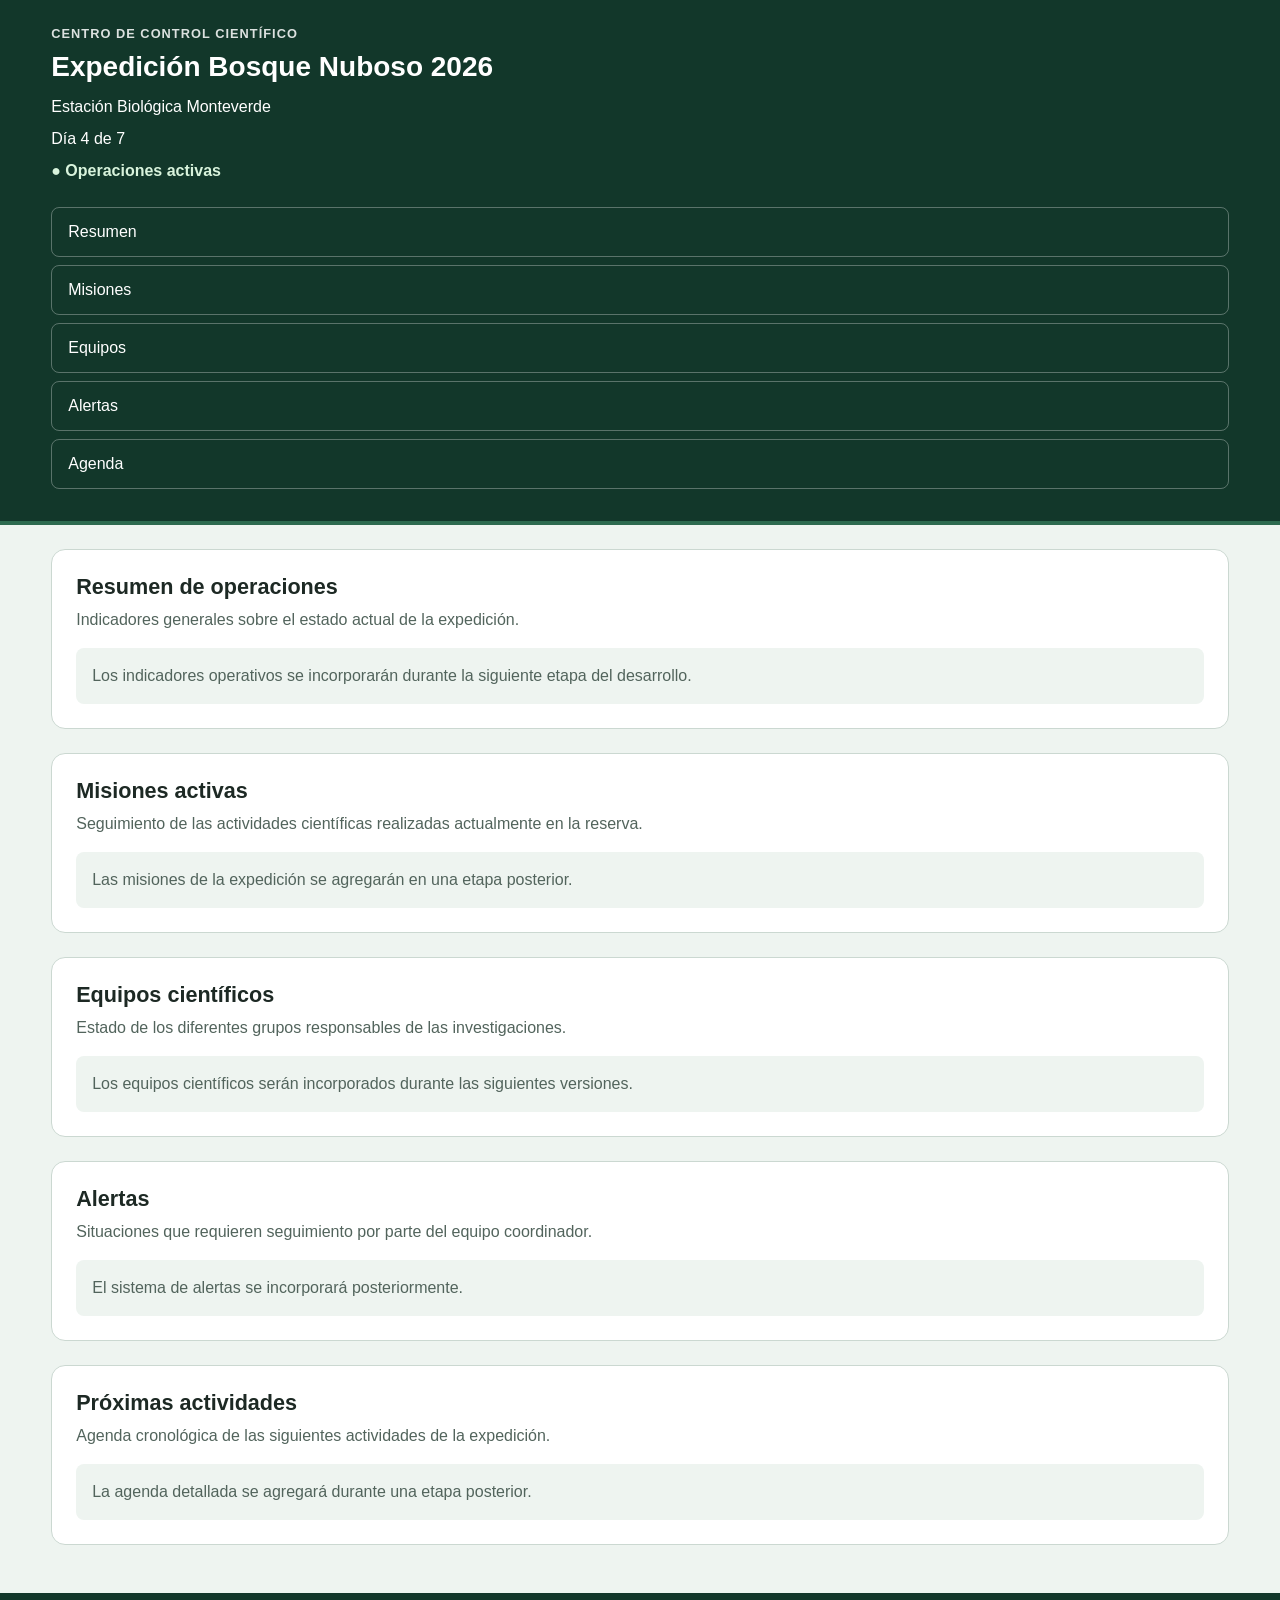
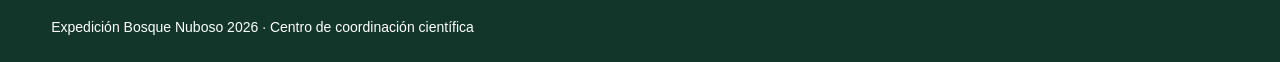
==== caso1/index.html @ 7e1135dd "Creacion de estructura semantica inicial del centro de control" ====
<!DOCTYPE html>
<html lang="es">

<head>
    <meta charset="UTF-8">

    <!--
        Permite que el diseño responda correctamente
        al ancho real de teléfonos y tabletas.
    -->
    <meta name="viewport" content="width=device-width, initial-scale=1.0">

    <meta
        name="description"
        content="Centro de control de la Expedición Bosque Nuboso 2026 en Monteverde, Costa Rica."
    >

    <title>Centro de Control | Expedición Bosque Nuboso 2026</title>

    <!-- Hoja de estilos principal del Caso 1 -->
    <link rel="stylesheet" href="css/estilos.css">
</head>

<body>

    <!--
        ENCABEZADO PRINCIPAL

        Contiene la identidad general de la expedición.
        Se utiliza <header> porque representa información
        introductoria del documento.
    -->
    <header class="encabezado-principal">

        <div class="contenedor encabezado-contenido">

            <p class="etiqueta-superior">
                Centro de control científico
            </p>

            <!--
                Único h1 de la página.
                Representa el tema principal del documento.
            -->
            <h1>Expedición Bosque Nuboso 2026</h1>

            <p class="datos-expedicion">
                <span>Estación Biológica Monteverde</span>

                <span>Día 4 de 7</span>

                <strong class="estado-general">
                    ● Operaciones activas
                </strong>
            </p>

            <!--
                Navegación principal del centro de control.

                Los enlaces apuntan a secciones existentes
                dentro de la misma página.
            -->
            <nav class="navegacion-principal" aria-label="Navegación principal">

                <ul class="lista-navegacion">

                    <li>
                        <a href="#resumen">Resumen</a>
                    </li>

                    <li>
                        <a href="#misiones">Misiones</a>
                    </li>

                    <li>
                        <a href="#equipos">Equipos</a>
                    </li>

                    <li>
                        <a href="#alertas">Alertas</a>
                    </li>

                    <li>
                        <a href="#agenda">Agenda</a>
                    </li>

                </ul>

            </nav>

        </div>

    </header>


    <!--
        CONTENIDO PRINCIPAL

        En próximos commits esta zona se convertirá
        en la cuadrícula principal mediante CSS Grid.
    -->
    <main class="contenedor panel-control">


        <!-- =================================================
             RESUMEN DE OPERACIONES
             ================================================= -->
        <section id="resumen" class="seccion-panel">

            <header class="encabezado-seccion">

                <h2>Resumen de operaciones</h2>

                <p>
                    Indicadores generales sobre el estado actual
                    de la expedición.
                </p>

            </header>

            <!--
                Los indicadores específicos se incorporarán
                en el Commit 3.
            -->
            <p class="contenido-pendiente">
                Los indicadores operativos se incorporarán
                durante la siguiente etapa del desarrollo.
            </p>

        </section>


        <!-- =================================================
             MISIONES ACTIVAS
             ================================================= -->
        <section id="misiones" class="seccion-panel">

            <header class="encabezado-seccion">

                <h2>Misiones activas</h2>

                <p>
                    Seguimiento de las actividades científicas
                    realizadas actualmente en la reserva.
                </p>

            </header>

            <!--
                Las cinco misiones requeridas por la consigna
                se incorporarán progresivamente.
            -->
            <p class="contenido-pendiente">
                Las misiones de la expedición se agregarán
                en una etapa posterior.
            </p>

        </section>


        <!-- =================================================
             EQUIPOS CIENTÍFICOS
             ================================================= -->
        <section id="equipos" class="seccion-panel">

            <header class="encabezado-seccion">

                <h2>Equipos científicos</h2>

                <p>
                    Estado de los diferentes grupos responsables
                    de las investigaciones.
                </p>

            </header>

            <!--
                Aquí se incorporarán Biología, Hidrología,
                Meteorología y Geología.
            -->
            <p class="contenido-pendiente">
                Los equipos científicos serán incorporados
                durante las siguientes versiones.
            </p>

        </section>


        <!-- =================================================
             ALERTAS
             ================================================= -->
        <aside id="alertas" class="seccion-panel">

            <header class="encabezado-seccion">

                <h2>Alertas</h2>

                <p>
                    Situaciones que requieren seguimiento
                    por parte del equipo coordinador.
                </p>

            </header>

            <!--
                Se utiliza <aside> porque las alertas complementan
                y llaman la atención sobre el contenido operativo
                principal del centro de control.
            -->
            <p class="contenido-pendiente">
                El sistema de alertas se incorporará
                posteriormente.
            </p>

        </aside>


        <!-- =================================================
             PRÓXIMAS ACTIVIDADES / AGENDA
             ================================================= -->
        <section id="agenda" class="seccion-panel">

            <header class="encabezado-seccion">

                <h2>Próximas actividades</h2>

                <p>
                    Agenda cronológica de las siguientes
                    actividades de la expedición.
                </p>

            </header>

            <p class="contenido-pendiente">
                La agenda detallada se agregará
                durante una etapa posterior.
            </p>

        </section>

    </main>


    <!--
        PIE DE PÁGINA

        Contiene información secundaria relacionada
        con el sistema de control.
    -->
    <footer class="pie-pagina">

        <div class="contenedor">

            <p>
                Expedición Bosque Nuboso 2026 ·
                Centro de coordinación científica
            </p>

        </div>

    </footer>

</body>

</html>
---- caso1/css/estilos.css ----
/* ==========================================================
   CASO 1
   CENTRO DE CONTROL DE UNA EXPEDICIÓN CIENTÍFICA

   Commit 1:
   - Variables CSS iniciales.
   - Modelo de caja global.
   - Estilos base mobile-first.
   - Encabezado.
   - Navegación.
   - Secciones semánticas iniciales.

   El layout avanzado con Flexbox y CSS Grid se desarrollará
   progresivamente en los siguientes commits.
   ========================================================== */


/* ==========================================================
   1. VARIABLES CSS
   ========================================================== */

:root {

    /* Colores principales */
    --color-primario: #12372a;
    --color-secundario: #2d6a4f;

    /* Fondos */
    --color-fondo: #eef4f0;
    --color-superficie: #ffffff;

    /* Texto */
    --color-texto: #1d2924;
    --color-texto-secundario: #52645c;

    /* Bordes */
    --color-borde: #cbd8d1;

    /* Estado general */
    --color-activo: #176b45;

    /* Espaciado reutilizable */
    --espacio-xs: 0.5rem;
    --espacio-sm: 0.75rem;
    --espacio-md: 1rem;
    --espacio-lg: 1.5rem;
    --espacio-xl: 2rem;

    /* Bordes redondeados */
    --radio-sm: 0.5rem;
    --radio-md: 0.875rem;

    /* Ancho máximo general */
    --ancho-contenido: 75rem;
}


/* ==========================================================
   2. MODELO DE CAJA GLOBAL
   ========================================================== */

/*
   border-box evita que padding y border aumenten
   inesperadamente el ancho final de los elementos.
*/
*,
*::before,
*::after {
    box-sizing: border-box;
}


/* ==========================================================
   3. ESTILOS GENERALES
   MOBILE-FIRST
   ========================================================== */

html {
    scroll-behavior: smooth;
}

body {
    margin: 0;

    font-family:
        Arial,
        Helvetica,
        sans-serif;

    line-height: 1.5;

    color: var(--color-texto);
    background-color: var(--color-fondo);
}


/*
   Contenedor reutilizable.

   Se utiliza porcentaje para permitir que el contenido
   responda naturalmente al tamaño de la pantalla.
*/
.contenedor {
    width: 92%;
    max-width: var(--ancho-contenido);
    margin-inline: auto;
}


/* ==========================================================
   4. TIPOGRAFÍA GENERAL
   ========================================================== */

h1,
h2,
h3,
p {
    margin-top: 0;
}

h1 {
    margin-bottom: var(--espacio-sm);
    font-size: 1.75rem;
    line-height: 1.15;
}

h2 {
    margin-bottom: var(--espacio-xs);
    font-size: 1.35rem;
    line-height: 1.2;
}

p {
    margin-bottom: var(--espacio-md);
}


/* ==========================================================
   5. ENCABEZADO PRINCIPAL
   ========================================================== */

.encabezado-principal {
    padding-block: var(--espacio-lg);

    color: #ffffff;
    background-color: var(--color-primario);

    border-bottom:
        0.25rem
        solid
        var(--color-secundario);
}


.etiqueta-superior {
    margin-bottom: var(--espacio-xs);

    font-size: 0.8rem;
    font-weight: 700;

    letter-spacing: 0.08em;
    text-transform: uppercase;

    opacity: 0.85;
}


/*
   En teléfono los datos aparecen verticalmente.

   Más adelante se utilizará Flexbox para cambiar
   esta organización en pantallas mayores.
*/
.datos-expedicion span,
.estado-general {
    display: block;
    margin-bottom: var(--espacio-xs);
}


.estado-general {
    color: #d8f3dc;
}


/* ==========================================================
   6. NAVEGACIÓN
   ========================================================== */

.navegacion-principal {
    margin-top: var(--espacio-lg);
}


.lista-navegacion {
    margin: 0;
    padding: 0;

    list-style: none;
}


.lista-navegacion li {
    margin-bottom: var(--espacio-xs);
}


.lista-navegacion a {
    display: block;

    padding:
        var(--espacio-sm)
        var(--espacio-md);

    color: #ffffff;

    text-decoration: none;

    border:
        0.0625rem
        solid
        rgba(255, 255, 255, 0.3);

    border-radius: var(--radio-sm);
}


.lista-navegacion a:hover,
.lista-navegacion a:focus {
    background-color: rgba(255, 255, 255, 0.12);
}


/* ==========================================================
   7. PANEL PRINCIPAL
   ========================================================== */

.panel-control {
    padding-block: var(--espacio-lg);
}


/*
   Cada sección utiliza una superficie visual independiente
   para facilitar la identificación del contenido.
*/
.seccion-panel {
    margin-bottom: var(--espacio-lg);

    padding: var(--espacio-lg);

    background-color: var(--color-superficie);

    border:
        0.0625rem
        solid
        var(--color-borde);

    border-radius: var(--radio-md);
}


.encabezado-seccion p {
    color: var(--color-texto-secundario);
}


/*
   Clase temporal utilizada solamente durante
   las primeras etapas del desarrollo.
*/
.contenido-pendiente {
    margin-bottom: 0;

    padding: var(--espacio-md);

    color: var(--color-texto-secundario);

    background-color: var(--color-fondo);

    border-radius: var(--radio-sm);
}


/* ==========================================================
   8. PIE DE PÁGINA
   ========================================================== */

.pie-pagina {
    padding-block: var(--espacio-lg);

    color: #ffffff;
    background-color: var(--color-primario);
}


.pie-pagina p {
    margin-bottom: 0;

    font-size: 0.875rem;
}
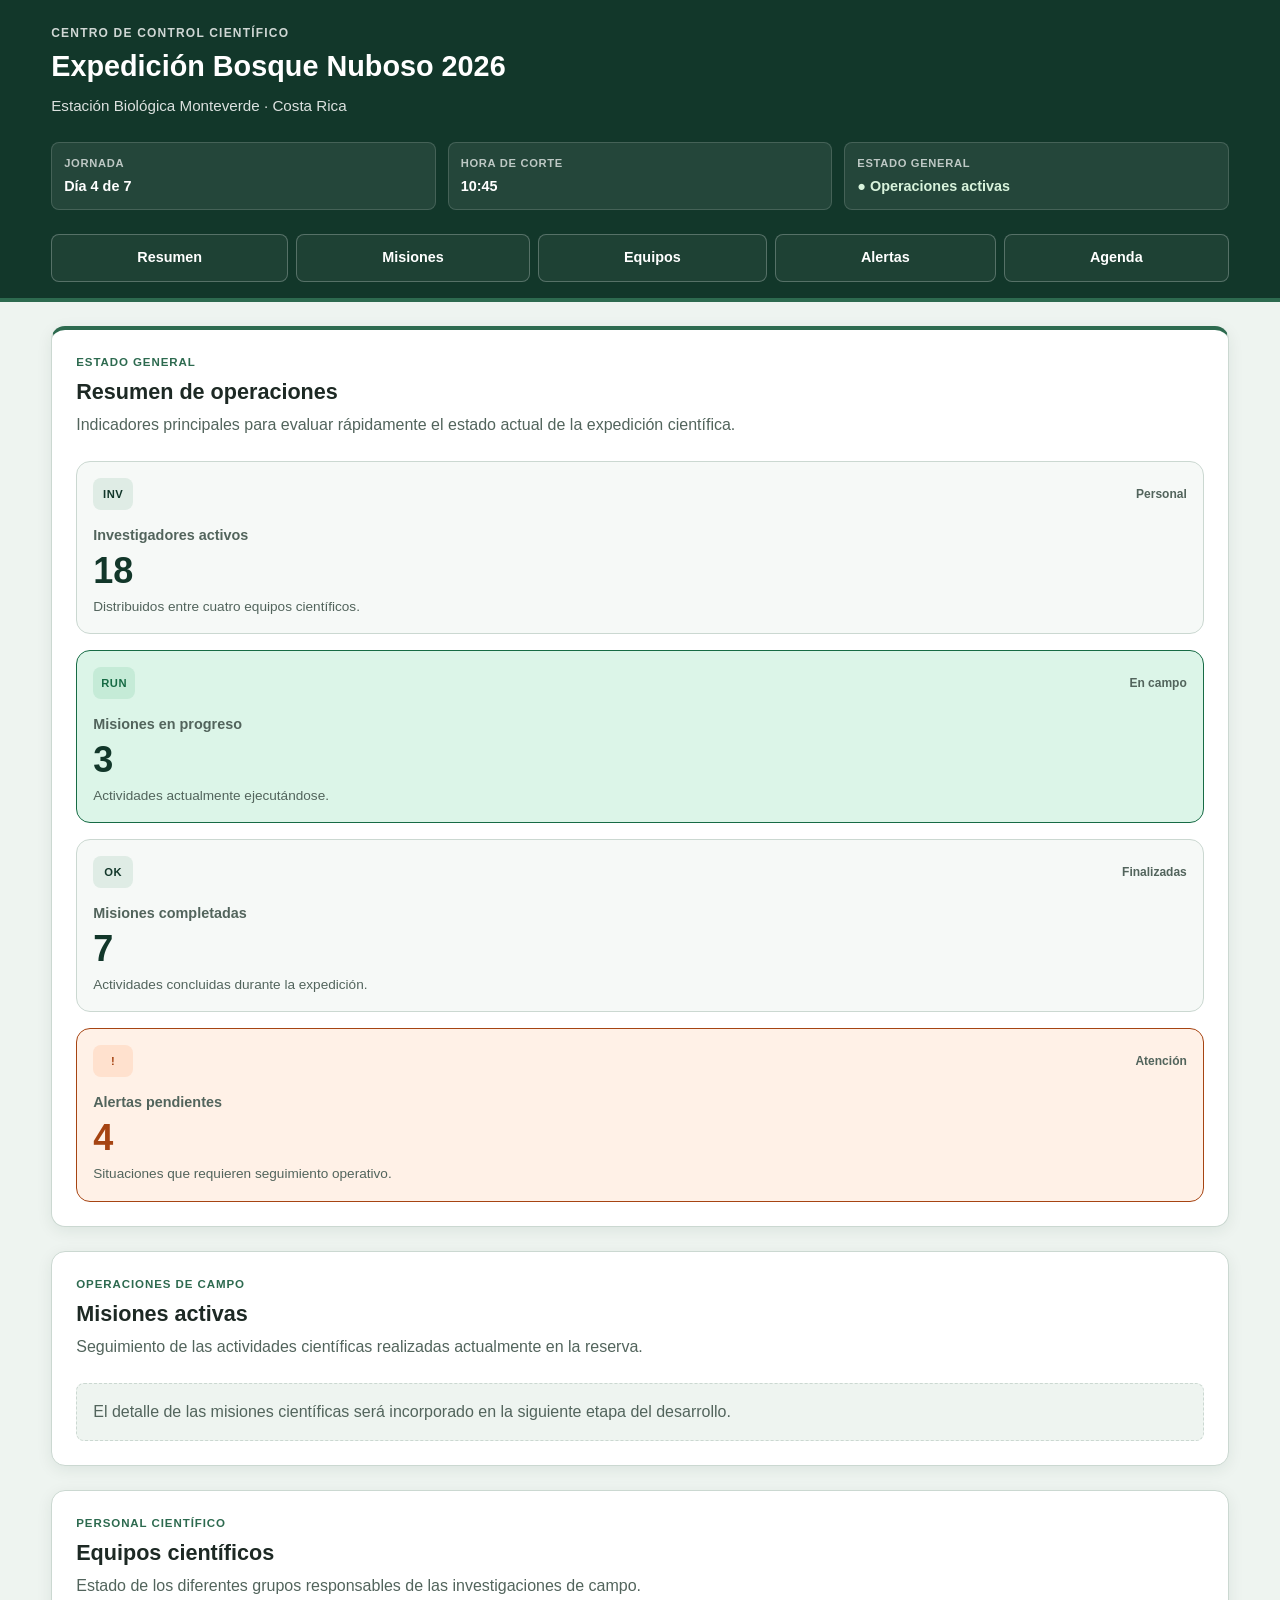
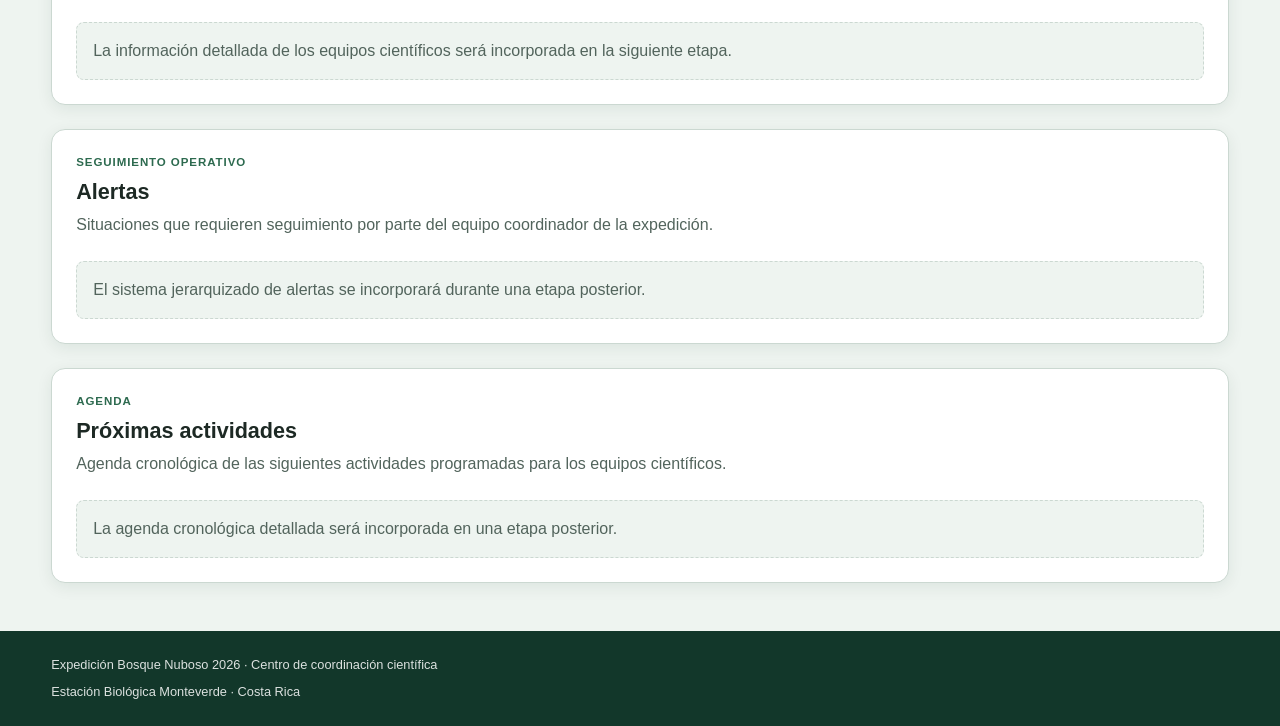
==== commit 14207b1b: "Incorpora navegacion e indicadores del centro de control" ====
--- a/caso1/index.html
+++ b/caso1/index.html
@@ -23,42 +23,76 @@
 
 <body>
 
-    <!--
-        ENCABEZADO PRINCIPAL
-
-        Contiene la identidad general de la expedición.
-        Se utiliza <header> porque representa información
-        introductoria del documento.
+    <!-- =====================================================
+         ENCABEZADO PRINCIPAL
+         =====================================================
+
+         Contiene la identidad general de la expedición
+         y la información necesaria para reconocer rápidamente
+         el estado de las operaciones.
     -->
     <header class="encabezado-principal">
 
         <div class="contenedor encabezado-contenido">
 
-            <p class="etiqueta-superior">
-                Centro de control científico
-            </p>
+            <div class="identidad-expedicion">
+
+                <p class="etiqueta-superior">
+                    Centro de control científico
+                </p>
+
+                <!--
+                    Único h1 del documento.
+                    Representa el tema principal de toda la página.
+                -->
+                <h1>Expedición Bosque Nuboso 2026</h1>
+
+                <p class="ubicacion-expedicion">
+                    Estación Biológica Monteverde · Costa Rica
+                </p>
+
+            </div>
 
             <!--
-                Único h1 de la página.
-                Representa el tema principal del documento.
-            -->
-            <h1>Expedición Bosque Nuboso 2026</h1>
-
-            <p class="datos-expedicion">
-                <span>Estación Biológica Monteverde</span>
-
-                <span>Día 4 de 7</span>
-
-                <strong class="estado-general">
-                    ● Operaciones activas
-                </strong>
-            </p>
-
-            <!--
-                Navegación principal del centro de control.
-
-                Los enlaces apuntan a secciones existentes
-                dentro de la misma página.
+                Resumen inmediato del día operativo.
+
+                Flexbox permite distribuir estos datos en una sola
+                dimensión y envolverlos cuando el espacio disminuye.
+            -->
+            <div class="estado-expedicion" aria-label="Estado general de la expedición">
+
+                <p class="dato-operativo">
+                    <span class="dato-etiqueta">Jornada</span>
+                    <strong>Día 4 de 7</strong>
+                </p>
+
+                <p class="dato-operativo">
+                    <span class="dato-etiqueta">Hora de corte</span>
+                    <strong>10:45</strong>
+                </p>
+
+                <p class="dato-operativo dato-operativo-activo">
+                    <span class="dato-etiqueta">Estado general</span>
+
+                    <!--
+                        El símbolo y el texto comunican el estado,
+                        por lo que no depende únicamente del color.
+                    -->
+                    <strong>
+                        <span aria-hidden="true">●</span>
+                        Operaciones activas
+                    </strong>
+                </p>
+
+            </div>
+
+
+            <!-- =================================================
+                 NAVEGACIÓN PRINCIPAL
+                 =================================================
+
+                 La navegación utiliza enlaces reales hacia
+                 secciones existentes dentro del documento.
             -->
             <nav class="navegacion-principal" aria-label="Navegación principal">
 
@@ -93,11 +127,12 @@
     </header>
 
 
-    <!--
-        CONTENIDO PRINCIPAL
-
-        En próximos commits esta zona se convertirá
-        en la cuadrícula principal mediante CSS Grid.
+    <!-- =====================================================
+         CONTENIDO PRINCIPAL
+         =====================================================
+
+         En commits posteriores este contenedor se transformará
+         en la estructura principal mediante CSS Grid.
     -->
     <main class="contenedor panel-control">
 
@@ -105,27 +140,153 @@
         <!-- =================================================
              RESUMEN DE OPERACIONES
              ================================================= -->
-        <section id="resumen" class="seccion-panel">
+        <section id="resumen" class="seccion-panel seccion-resumen">
 
             <header class="encabezado-seccion">
 
+                <p class="categoria-seccion">
+                    Estado general
+                </p>
+
                 <h2>Resumen de operaciones</h2>
 
                 <p>
-                    Indicadores generales sobre el estado actual
-                    de la expedición.
+                    Indicadores principales para evaluar rápidamente
+                    el estado actual de la expedición científica.
                 </p>
 
             </header>
 
+
             <!--
-                Los indicadores específicos se incorporarán
-                en el Commit 3.
-            -->
-            <p class="contenido-pendiente">
-                Los indicadores operativos se incorporarán
-                durante la siguiente etapa del desarrollo.
-            </p>
+                Los indicadores se organizan mediante Flexbox.
+
+                Cada indicador es un article porque constituye
+                una unidad independiente de información dentro
+                del resumen operativo.
+            -->
+            <div class="indicadores-operacion">
+
+                <article class="indicador">
+
+                    <div class="indicador-encabezado">
+
+                        <span
+                            class="indicador-icono"
+                            aria-hidden="true"
+                        >
+                            INV
+                        </span>
+
+                        <span class="indicador-tendencia">
+                            Personal
+                        </span>
+
+                    </div>
+
+                    <h3>Investigadores activos</h3>
+
+                    <p class="indicador-valor">
+                        18
+                    </p>
+
+                    <p class="indicador-detalle">
+                        Distribuidos entre cuatro equipos científicos.
+                    </p>
+
+                </article>
+
+
+                <article class="indicador indicador-destacado">
+
+                    <div class="indicador-encabezado">
+
+                        <span
+                            class="indicador-icono"
+                            aria-hidden="true"
+                        >
+                            RUN
+                        </span>
+
+                        <span class="indicador-tendencia">
+                            En campo
+                        </span>
+
+                    </div>
+
+                    <h3>Misiones en progreso</h3>
+
+                    <p class="indicador-valor">
+                        3
+                    </p>
+
+                    <p class="indicador-detalle">
+                        Actividades actualmente ejecutándose.
+                    </p>
+
+                </article>
+
+
+                <article class="indicador">
+
+                    <div class="indicador-encabezado">
+
+                        <span
+                            class="indicador-icono"
+                            aria-hidden="true"
+                        >
+                            OK
+                        </span>
+
+                        <span class="indicador-tendencia">
+                            Finalizadas
+                        </span>
+
+                    </div>
+
+                    <h3>Misiones completadas</h3>
+
+                    <p class="indicador-valor">
+                        7
+                    </p>
+
+                    <p class="indicador-detalle">
+                        Actividades concluidas durante la expedición.
+                    </p>
+
+                </article>
+
+
+                <article class="indicador indicador-alerta">
+
+                    <div class="indicador-encabezado">
+
+                        <span
+                            class="indicador-icono"
+                            aria-hidden="true"
+                        >
+                            !
+                        </span>
+
+                        <span class="indicador-tendencia">
+                            Atención
+                        </span>
+
+                    </div>
+
+                    <h3>Alertas pendientes</h3>
+
+                    <p class="indicador-valor">
+                        4
+                    </p>
+
+                    <p class="indicador-detalle">
+                        Situaciones que requieren seguimiento operativo.
+                    </p>
+
+                </article>
+
+            </div>
 
         </section>
 
@@ -137,6 +298,10 @@
 
             <header class="encabezado-seccion">
 
+                <p class="categoria-seccion">
+                    Operaciones de campo
+                </p>
+
                 <h2>Misiones activas</h2>
 
                 <p>
@@ -147,12 +312,12 @@
             </header>
 
             <!--
-                Las cinco misiones requeridas por la consigna
-                se incorporarán progresivamente.
+                Las cinco misiones completas se incorporarán
+                en el Commit 3.
             -->
             <p class="contenido-pendiente">
-                Las misiones de la expedición se agregarán
-                en una etapa posterior.
+                El detalle de las misiones científicas será incorporado
+                en la siguiente etapa del desarrollo.
             </p>
 
         </section>
@@ -165,22 +330,26 @@
 
             <header class="encabezado-seccion">
 
+                <p class="categoria-seccion">
+                    Personal científico
+                </p>
+
                 <h2>Equipos científicos</h2>
 
                 <p>
                     Estado de los diferentes grupos responsables
-                    de las investigaciones.
+                    de las investigaciones de campo.
                 </p>
 
             </header>
 
             <!--
-                Aquí se incorporarán Biología, Hidrología,
-                Meteorología y Geología.
+                Biología, Hidrología, Meteorología y Geología
+                serán incorporados en el Commit 3.
             -->
             <p class="contenido-pendiente">
-                Los equipos científicos serán incorporados
-                durante las siguientes versiones.
+                La información detallada de los equipos científicos
+                será incorporada en la siguiente etapa.
             </p>
 
         </section>
@@ -193,47 +362,55 @@
 
             <header class="encabezado-seccion">
 
+                <p class="categoria-seccion">
+                    Seguimiento operativo
+                </p>
+
                 <h2>Alertas</h2>
 
                 <p>
-                    Situaciones que requieren seguimiento
-                    por parte del equipo coordinador.
+                    Situaciones que requieren seguimiento por parte
+                    del equipo coordinador de la expedición.
                 </p>
 
             </header>
 
             <!--
-                Se utiliza <aside> porque las alertas complementan
-                y llaman la atención sobre el contenido operativo
-                principal del centro de control.
+                Se utiliza aside porque las alertas complementan
+                y destacan situaciones relacionadas con las
+                operaciones principales.
             -->
             <p class="contenido-pendiente">
-                El sistema de alertas se incorporará
-                posteriormente.
+                El sistema jerarquizado de alertas se incorporará
+                durante una etapa posterior.
             </p>
 
         </aside>
 
 
         <!-- =================================================
-             PRÓXIMAS ACTIVIDADES / AGENDA
+             PRÓXIMAS ACTIVIDADES
              ================================================= -->
         <section id="agenda" class="seccion-panel">
 
             <header class="encabezado-seccion">
 
+                <p class="categoria-seccion">
+                    Agenda
+                </p>
+
                 <h2>Próximas actividades</h2>
 
                 <p>
-                    Agenda cronológica de las siguientes
-                    actividades de la expedición.
+                    Agenda cronológica de las siguientes actividades
+                    programadas para los equipos científicos.
                 </p>
 
             </header>
 
             <p class="contenido-pendiente">
-                La agenda detallada se agregará
-                durante una etapa posterior.
+                La agenda cronológica detallada será incorporada
+                en una etapa posterior.
             </p>
 
         </section>
@@ -241,21 +418,22 @@
     </main>
 
 
-    <!--
-        PIE DE PÁGINA
-
-        Contiene información secundaria relacionada
-        con el sistema de control.
-    -->
+    <!-- =====================================================
+         PIE DE PÁGINA
+         ===================================================== -->
     <footer class="pie-pagina">
 
-        <div class="contenedor">
+        <div class="contenedor contenido-pie">
 
             <p>
                 Expedición Bosque Nuboso 2026 ·
                 Centro de coordinación científica
             </p>
 
+            <p>
+                Estación Biológica Monteverde · Costa Rica
+            </p>
+
         </div>
 
     </footer>
--- a/caso1/css/estilos.css
+++ b/caso1/css/estilos.css
@@ -2,16 +2,17 @@
    CASO 1
    CENTRO DE CONTROL DE UNA EXPEDICIÓN CIENTÍFICA
 
-   Commit 1:
-   - Variables CSS iniciales.
-   - Modelo de caja global.
-   - Estilos base mobile-first.
-   - Encabezado.
-   - Navegación.
-   - Secciones semánticas iniciales.
-
-   El layout avanzado con Flexbox y CSS Grid se desarrollará
-   progresivamente en los siguientes commits.
+   Commit 2:
+   - Mejora del encabezado principal.
+   - Navegación construida con Flexbox.
+   - Estado operativo del encabezado con Flexbox.
+   - Resumen real de operaciones.
+   - Indicadores visuales reutilizables.
+   - Mayor jerarquía tipográfica.
+   - Se mantiene el enfoque mobile-first.
+
+   Los módulos de misiones, equipos, alertas y agenda
+   continuarán desarrollándose progresivamente.
    ========================================================== */
 
 
@@ -21,36 +22,68 @@
 
 :root {
 
-    /* Colores principales */
+    /* ------------------------------------------------------
+       Colores principales de identidad
+       ------------------------------------------------------ */
     --color-primario: #12372a;
+    --color-primario-claro: #1b513c;
     --color-secundario: #2d6a4f;
 
-    /* Fondos */
+    /* ------------------------------------------------------
+       Fondos
+       ------------------------------------------------------ */
     --color-fondo: #eef4f0;
     --color-superficie: #ffffff;
-
-    /* Texto */
+    --color-superficie-secundaria: #f6f9f7;
+
+    /* ------------------------------------------------------
+       Texto
+       ------------------------------------------------------ */
     --color-texto: #1d2924;
     --color-texto-secundario: #52645c;
-
-    /* Bordes */
+    --color-texto-claro: #ffffff;
+
+    /* ------------------------------------------------------
+       Bordes
+       ------------------------------------------------------ */
     --color-borde: #cbd8d1;
 
-    /* Estado general */
+    /* ------------------------------------------------------
+       Estados operativos
+       ------------------------------------------------------ */
     --color-activo: #176b45;
-
-    /* Espaciado reutilizable */
+    --color-activo-fondo: #dcf5e8;
+
+    --color-alerta: #a64412;
+    --color-alerta-fondo: #fff1e7;
+
+    /* ------------------------------------------------------
+       Espaciado reutilizable
+       ------------------------------------------------------ */
+    --espacio-2xs: 0.25rem;
     --espacio-xs: 0.5rem;
     --espacio-sm: 0.75rem;
     --espacio-md: 1rem;
     --espacio-lg: 1.5rem;
     --espacio-xl: 2rem;
-
-    /* Bordes redondeados */
+    --espacio-2xl: 3rem;
+
+    /* ------------------------------------------------------
+       Bordes redondeados
+       ------------------------------------------------------ */
     --radio-sm: 0.5rem;
     --radio-md: 0.875rem;
-
-    /* Ancho máximo general */
+    --radio-lg: 1.25rem;
+
+    /* ------------------------------------------------------
+       Sombras
+       ------------------------------------------------------ */
+    --sombra-suave:
+        0 0.25rem 1rem rgba(18, 55, 42, 0.08);
+
+    /* ------------------------------------------------------
+       Ancho máximo general
+       ------------------------------------------------------ */
     --ancho-contenido: 75rem;
 }
 
@@ -60,8 +93,9 @@
    ========================================================== */
 
 /*
-   border-box evita que padding y border aumenten
-   inesperadamente el ancho final de los elementos.
+   border-box permite que width incluya padding y border.
+   Esto ayuda a evitar desbordamientos y dimensiones
+   inesperadas.
 */
 *,
 *::before,
@@ -79,6 +113,7 @@
     scroll-behavior: smooth;
 }
 
+
 body {
     margin: 0;
 
@@ -97,8 +132,9 @@
 /*
    Contenedor reutilizable.
 
-   Se utiliza porcentaje para permitir que el contenido
-   responda naturalmente al tamaño de la pantalla.
+   width en porcentaje permite responder al ancho
+   del dispositivo y max-width impide que el contenido
+   crezca indefinidamente en pantallas grandes.
 */
 .contenedor {
     width: 92%;
@@ -118,18 +154,31 @@
     margin-top: 0;
 }
 
+
 h1 {
     margin-bottom: var(--espacio-sm);
-    font-size: 1.75rem;
+
+    font-size: 1.8rem;
     line-height: 1.15;
 }
+
 
 h2 {
     margin-bottom: var(--espacio-xs);
+
     font-size: 1.35rem;
     line-height: 1.2;
 }
 
+
+h3 {
+    margin-bottom: var(--espacio-xs);
+
+    font-size: 1rem;
+    line-height: 1.3;
+}
+
+
 p {
     margin-bottom: var(--espacio-md);
 }
@@ -140,9 +189,12 @@
    ========================================================== */
 
 .encabezado-principal {
-    padding-block: var(--espacio-lg);
-
-    color: #ffffff;
+    padding-block:
+        var(--espacio-lg)
+        var(--espacio-md);
+
+    color: var(--color-texto-claro);
+
     background-color: var(--color-primario);
 
     border-bottom:
@@ -152,47 +204,133 @@
 }
 
 
+.encabezado-contenido {
+    display: flex;
+    flex-direction: column;
+    gap: var(--espacio-lg);
+}
+
+
+.identidad-expedicion {
+    max-width: 45rem;
+}
+
+
 .etiqueta-superior {
     margin-bottom: var(--espacio-xs);
 
-    font-size: 0.8rem;
+    font-size: 0.75rem;
     font-weight: 700;
 
-    letter-spacing: 0.08em;
+    letter-spacing: 0.1em;
+
     text-transform: uppercase;
 
+    opacity: 0.8;
+}
+
+
+.ubicacion-expedicion {
+    margin-bottom: 0;
+
+    font-size: 0.95rem;
+
     opacity: 0.85;
 }
 
 
-/*
-   En teléfono los datos aparecen verticalmente.
-
-   Más adelante se utilizará Flexbox para cambiar
-   esta organización en pantallas mayores.
-*/
-.datos-expedicion span,
-.estado-general {
+/* ==========================================================
+   6. ESTADO GENERAL DE LA EXPEDICIÓN
+   FLEXBOX
+   ========================================================== */
+
+/*
+   Flexbox se utiliza porque los datos pertenecen a una
+   distribución principalmente unidimensional.
+
+   flex-wrap permite que los elementos bajen de línea
+   naturalmente si falta espacio.
+*/
+.estado-expedicion {
+    display: flex;
+    flex-wrap: wrap;
+
+    gap: var(--espacio-sm);
+}
+
+
+.dato-operativo {
+    flex: 1 1 9rem;
+
+    min-width: 0;
+
+    margin-bottom: 0;
+
+    padding: var(--espacio-sm);
+
+    background-color:
+        rgba(255, 255, 255, 0.08);
+
+    border:
+        0.0625rem
+        solid
+        rgba(255, 255, 255, 0.15);
+
+    border-radius: var(--radio-sm);
+}
+
+
+.dato-etiqueta {
     display: block;
-    margin-bottom: var(--espacio-xs);
-}
-
-
-.estado-general {
+
+    margin-bottom: var(--espacio-2xs);
+
+    font-size: 0.7rem;
+    font-weight: 700;
+
+    letter-spacing: 0.06em;
+
+    text-transform: uppercase;
+
+    opacity: 0.7;
+}
+
+
+.dato-operativo strong {
+    display: block;
+
+    font-size: 0.9rem;
+}
+
+
+.dato-operativo-activo strong {
     color: #d8f3dc;
 }
 
 
 /* ==========================================================
-   6. NAVEGACIÓN
+   7. NAVEGACIÓN PRINCIPAL
+   FLEXBOX
    ========================================================== */
 
 .navegacion-principal {
-    margin-top: var(--espacio-lg);
-}
-
-
+    width: 100%;
+}
+
+
+/*
+   La navegación constituye una necesidad real de
+   distribución horizontal/unidimensional.
+
+   En teléfono los enlaces pueden envolverse mediante
+   flex-wrap en lugar de provocar scroll horizontal.
+*/
 .lista-navegacion {
+    display: flex;
+    flex-wrap: wrap;
+
+    gap: var(--espacio-xs);
+
     margin: 0;
     padding: 0;
 
@@ -201,7 +339,7 @@
 
 
 .lista-navegacion li {
-    margin-bottom: var(--espacio-xs);
+    flex: 1 1 auto;
 }
 
 
@@ -212,27 +350,48 @@
         var(--espacio-sm)
         var(--espacio-md);
 
-    color: #ffffff;
-
+    color: var(--color-texto-claro);
+
+    font-size: 0.9rem;
+    font-weight: 700;
+
+    text-align: center;
     text-decoration: none;
+
+    background-color:
+        rgba(255, 255, 255, 0.05);
 
     border:
         0.0625rem
         solid
-        rgba(255, 255, 255, 0.3);
+        rgba(255, 255, 255, 0.25);
 
     border-radius: var(--radio-sm);
 }
 
 
+/*
+   Se proporciona una respuesta visual tanto para mouse
+   como para navegación mediante teclado.
+*/
 .lista-navegacion a:hover,
-.lista-navegacion a:focus {
-    background-color: rgba(255, 255, 255, 0.12);
-}
-
-
-/* ==========================================================
-   7. PANEL PRINCIPAL
+.lista-navegacion a:focus-visible {
+    background-color:
+        rgba(255, 255, 255, 0.15);
+
+    outline: none;
+}
+
+
+.lista-navegacion a:focus-visible {
+    box-shadow:
+        0 0 0 0.1875rem
+        rgba(255, 255, 255, 0.35);
+}
+
+
+/* ==========================================================
+   8. PANEL PRINCIPAL
    ========================================================== */
 
 .panel-control {
@@ -241,8 +400,8 @@
 
 
 /*
-   Cada sección utiliza una superficie visual independiente
-   para facilitar la identificación del contenido.
+   Las secciones comparten una misma apariencia base.
+   Esto evita duplicar estilos innecesariamente.
 */
 .seccion-panel {
     margin-bottom: var(--espacio-lg);
@@ -257,17 +416,215 @@
         var(--color-borde);
 
     border-radius: var(--radio-md);
-}
-
-
-.encabezado-seccion p {
+
+    box-shadow: var(--sombra-suave);
+}
+
+
+.encabezado-seccion {
+    margin-bottom: var(--espacio-lg);
+}
+
+
+.encabezado-seccion p:last-child {
+    margin-bottom: 0;
+
     color: var(--color-texto-secundario);
 }
 
 
-/*
-   Clase temporal utilizada solamente durante
-   las primeras etapas del desarrollo.
+.categoria-seccion {
+    margin-bottom: var(--espacio-xs);
+
+    color: var(--color-secundario);
+
+    font-size: 0.72rem;
+    font-weight: 700;
+
+    letter-spacing: 0.08em;
+
+    text-transform: uppercase;
+}
+
+
+/* ==========================================================
+   9. RESUMEN DE OPERACIONES
+   ========================================================== */
+
+.seccion-resumen {
+    border-top:
+        0.25rem
+        solid
+        var(--color-secundario);
+}
+
+
+/*
+   Los cuatro indicadores utilizan Flexbox.
+
+   En teléfono comienzan apilados naturalmente y
+   flex-wrap permitirá aprovechar más ancho conforme
+   esté disponible, incluso antes de incorporar las
+   media queries definitivas.
+*/
+.indicadores-operacion {
+    display: flex;
+    flex-direction: column;
+
+    gap: var(--espacio-md);
+}
+
+
+/* ==========================================================
+   10. INDICADORES
+   ========================================================== */
+
+.indicador {
+    min-width: 0;
+
+    padding: var(--espacio-md);
+
+    background-color:
+        var(--color-superficie-secundaria);
+
+    border:
+        0.0625rem
+        solid
+        var(--color-borde);
+
+    border-radius: var(--radio-md);
+}
+
+
+.indicador-encabezado {
+    display: flex;
+
+    justify-content: space-between;
+    align-items: center;
+
+    gap: var(--espacio-sm);
+
+    margin-bottom: var(--espacio-md);
+}
+
+
+.indicador-icono {
+    display: inline-flex;
+
+    align-items: center;
+    justify-content: center;
+
+    min-width: 2.5rem;
+    min-height: 2rem;
+
+    padding-inline: var(--espacio-xs);
+
+    color: var(--color-primario);
+
+    font-size: 0.7rem;
+    font-weight: 700;
+
+    letter-spacing: 0.05em;
+
+    background-color: #dfece5;
+
+    border-radius: var(--radio-sm);
+}
+
+
+.indicador-tendencia {
+    color: var(--color-texto-secundario);
+
+    font-size: 0.75rem;
+    font-weight: 700;
+}
+
+
+.indicador h3 {
+    color: var(--color-texto-secundario);
+
+    font-size: 0.9rem;
+    font-weight: 600;
+}
+
+
+.indicador-valor {
+    margin-bottom: var(--espacio-xs);
+
+    color: var(--color-primario);
+
+    font-size: 2.25rem;
+    font-weight: 700;
+
+    line-height: 1;
+}
+
+
+.indicador-detalle {
+    margin-bottom: 0;
+
+    color: var(--color-texto-secundario);
+
+    font-size: 0.85rem;
+}
+
+
+/* ----------------------------------------------------------
+   Indicador destacado
+
+   Se diferencia mediante borde, fondo y texto.
+   La importancia no depende exclusivamente del color.
+   ---------------------------------------------------------- */
+
+.indicador-destacado {
+    background-color: var(--color-activo-fondo);
+
+    border-color: var(--color-activo);
+}
+
+
+.indicador-destacado .indicador-icono {
+    color: var(--color-activo);
+
+    background-color: #c5ebd7;
+}
+
+
+/* ----------------------------------------------------------
+   Indicador de alertas
+
+   Además del color contiene el símbolo ! y la palabra
+   "Atención", cumpliendo el principio de no comunicar
+   información únicamente mediante color.
+   ---------------------------------------------------------- */
+
+.indicador-alerta {
+    background-color: var(--color-alerta-fondo);
+
+    border-color: var(--color-alerta);
+}
+
+
+.indicador-alerta .indicador-icono {
+    color: var(--color-alerta);
+
+    background-color: #ffe1ce;
+}
+
+
+.indicador-alerta .indicador-valor {
+    color: var(--color-alerta);
+}
+
+
+/* ==========================================================
+   11. CONTENIDO TEMPORAL
+   ========================================================== */
+
+/*
+   Estos bloques permanecerán solamente mientras las
+   secciones correspondientes se desarrollan en futuros
+   commits.
 */
 .contenido-pendiente {
     margin-bottom: 0;
@@ -278,24 +635,41 @@
 
     background-color: var(--color-fondo);
 
+    border:
+        0.0625rem
+        dashed
+        var(--color-borde);
+
     border-radius: var(--radio-sm);
 }
 
 
 /* ==========================================================
-   8. PIE DE PÁGINA
+   12. PIE DE PÁGINA
    ========================================================== */
 
 .pie-pagina {
     padding-block: var(--espacio-lg);
 
-    color: #ffffff;
+    color: var(--color-texto-claro);
+
     background-color: var(--color-primario);
+}
+
+
+.contenido-pie {
+    display: flex;
+
+    flex-direction: column;
+
+    gap: var(--espacio-xs);
 }
 
 
 .pie-pagina p {
     margin-bottom: 0;
 
-    font-size: 0.875rem;
+    font-size: 0.8rem;
+
+    opacity: 0.85;
 }
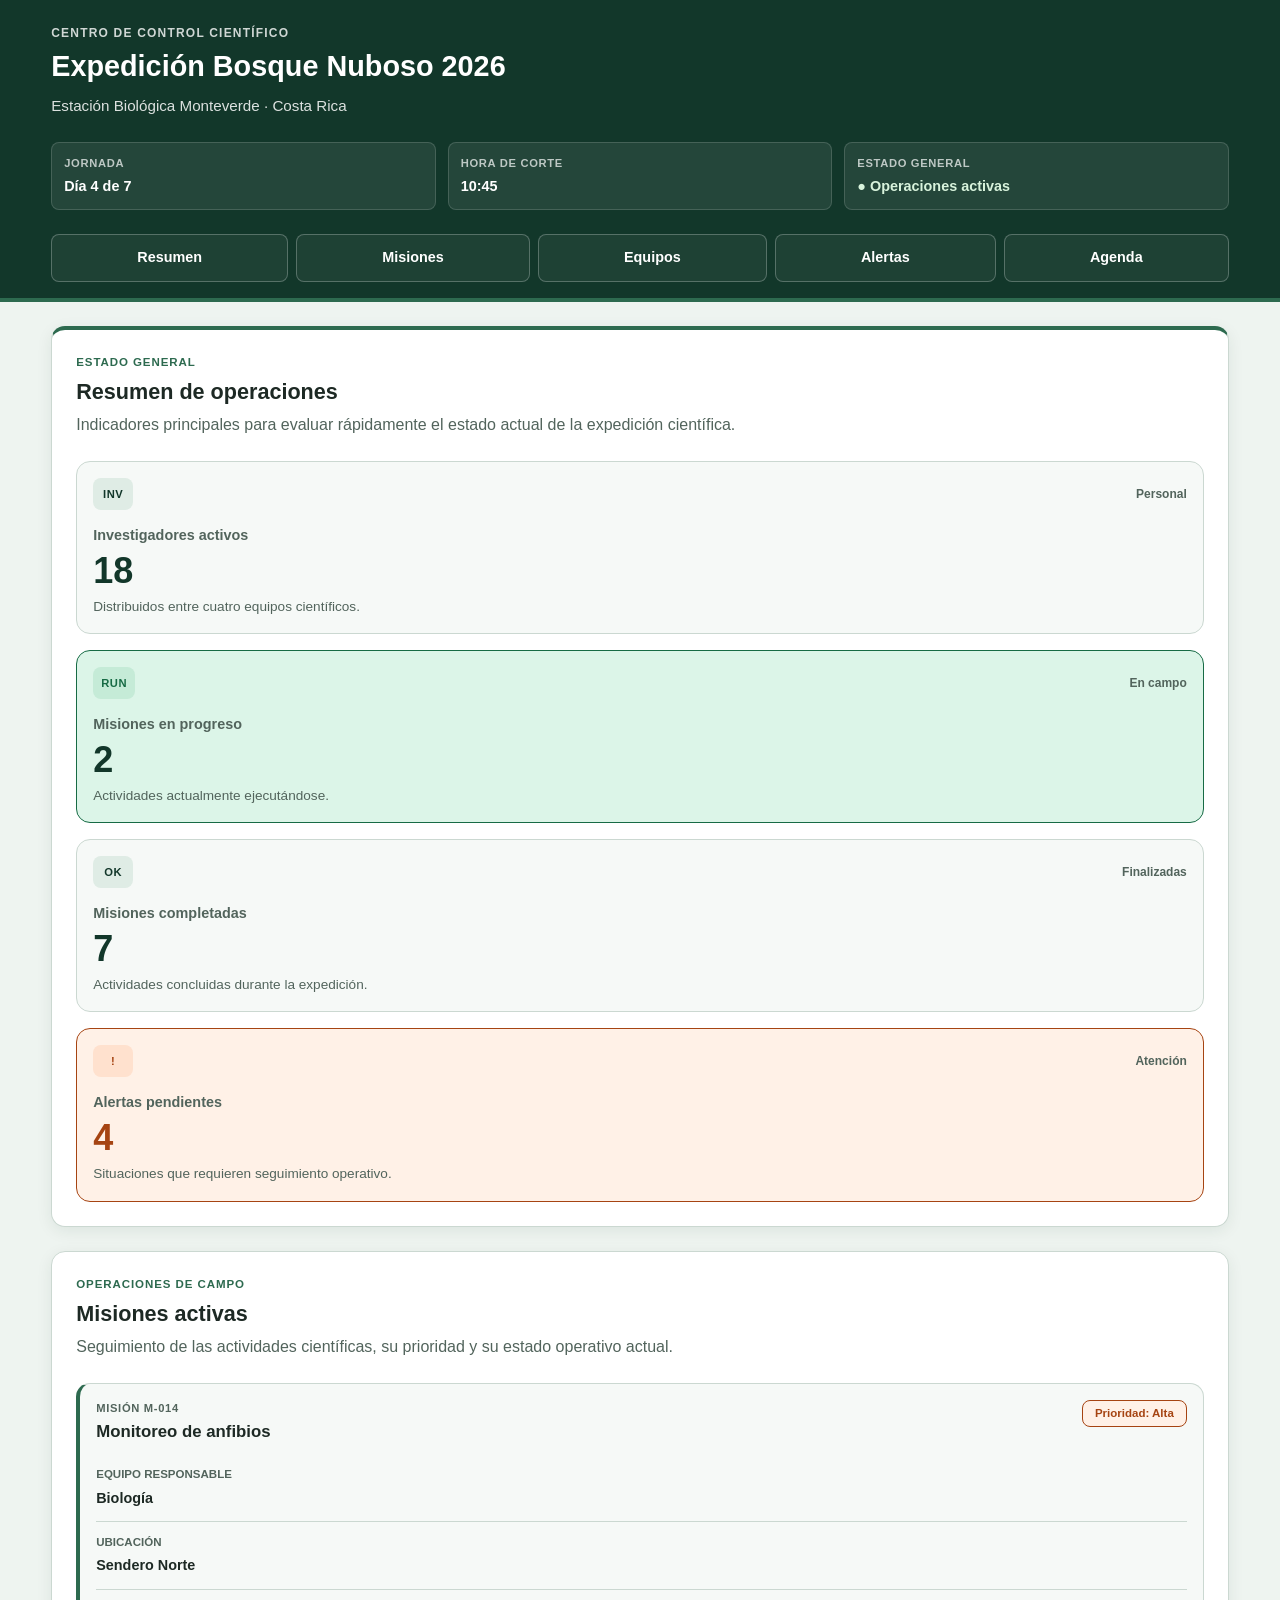
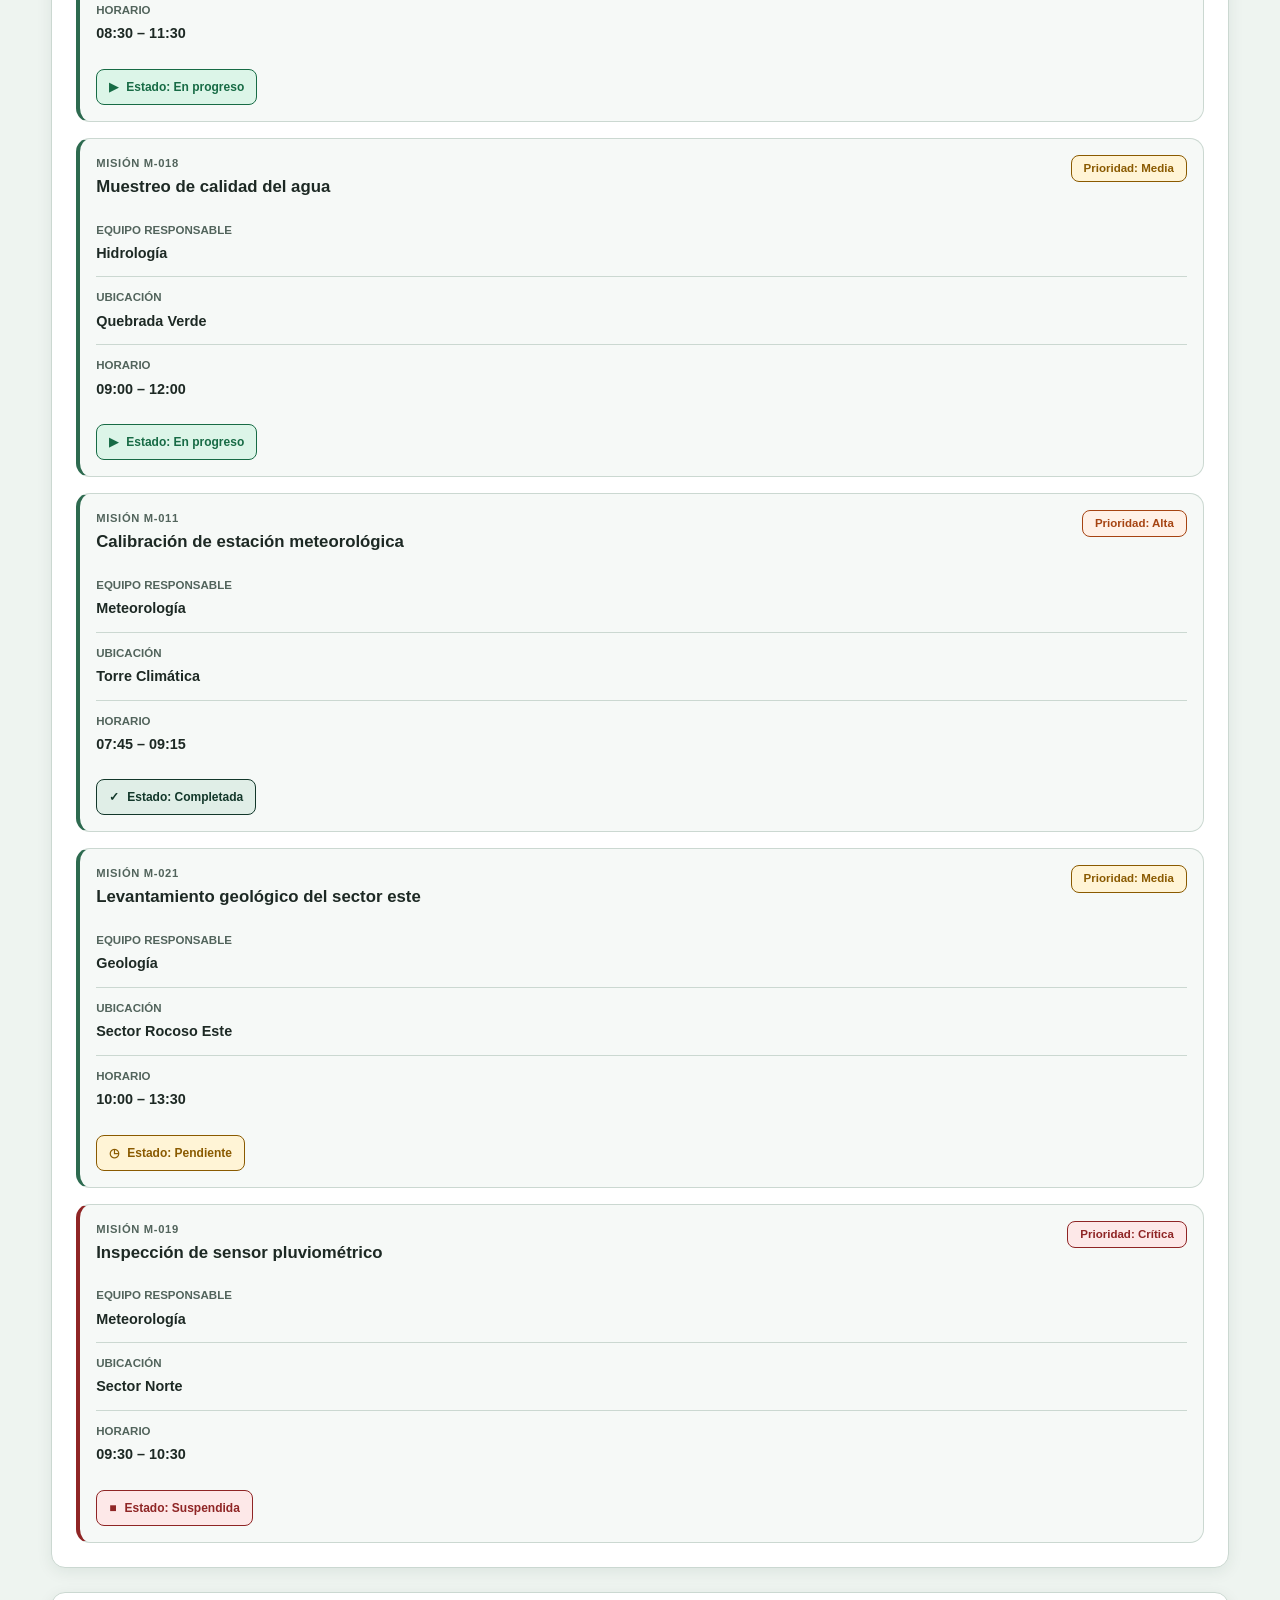
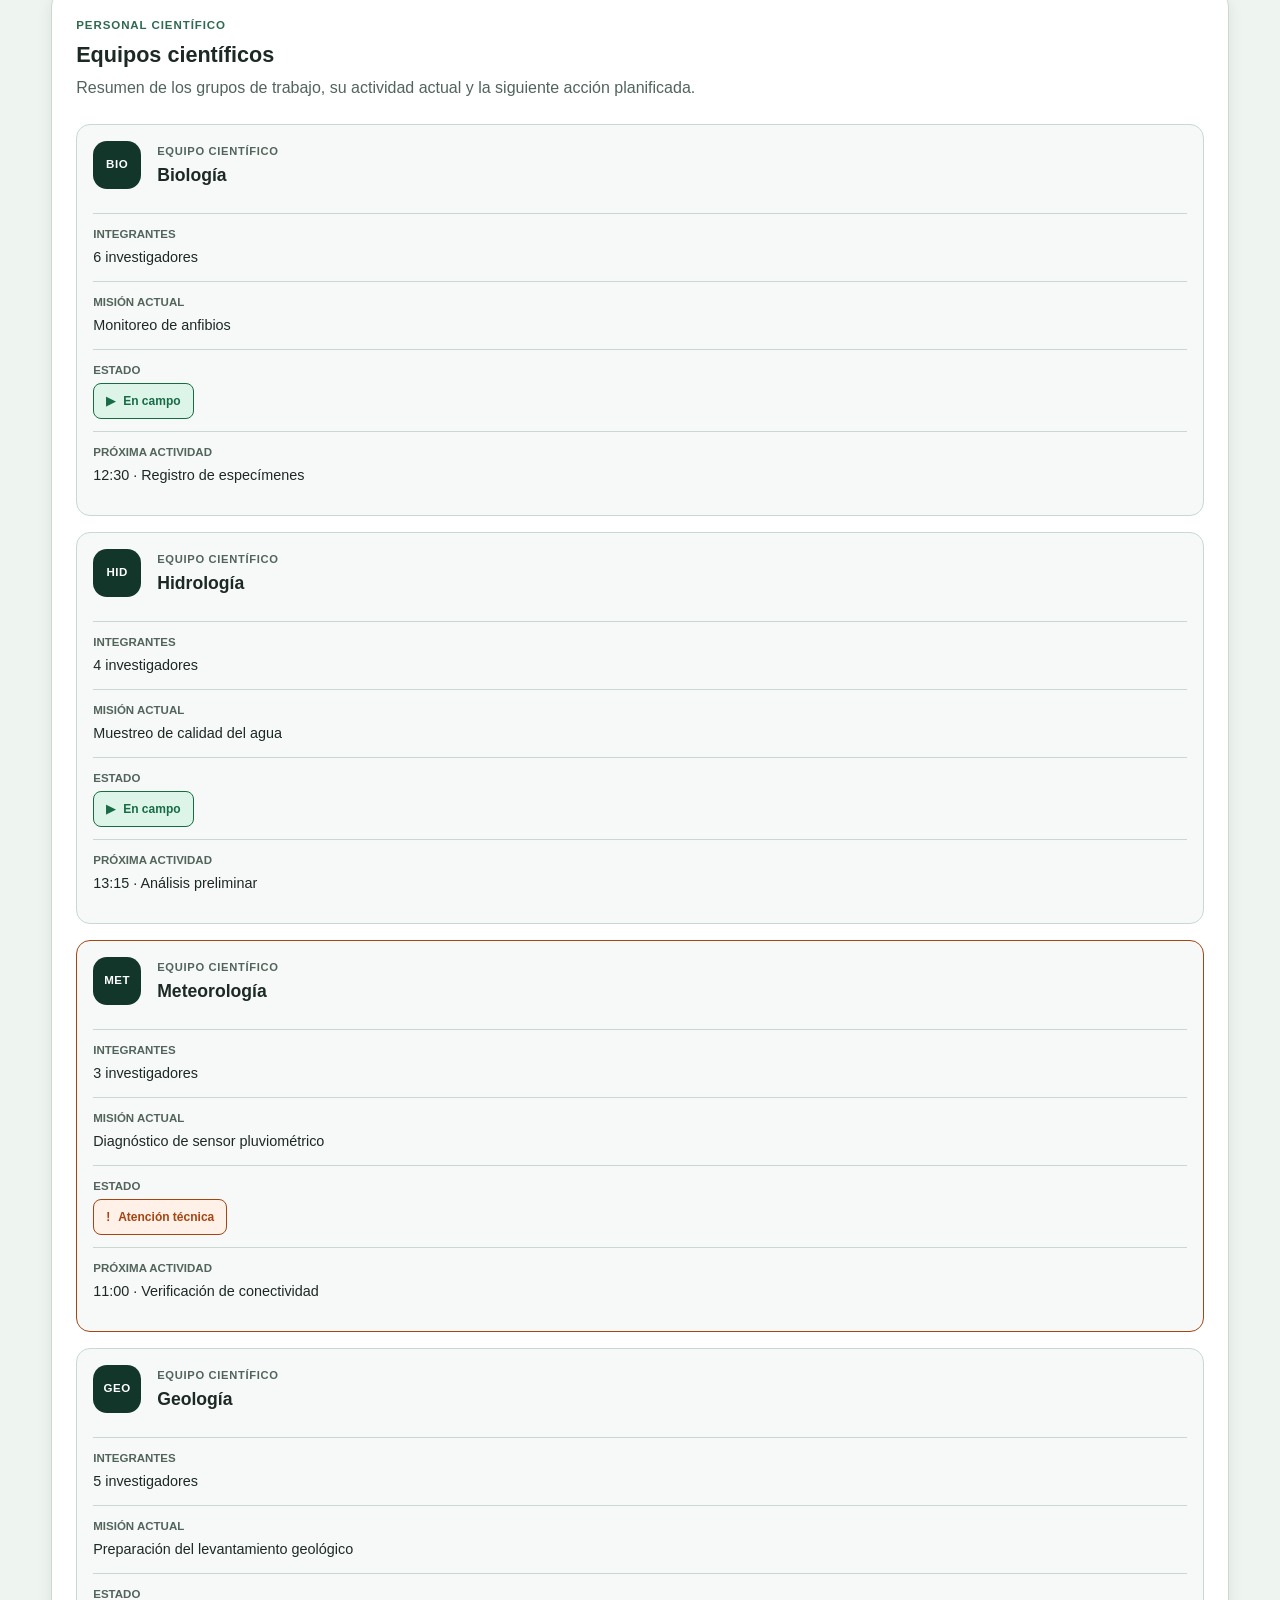
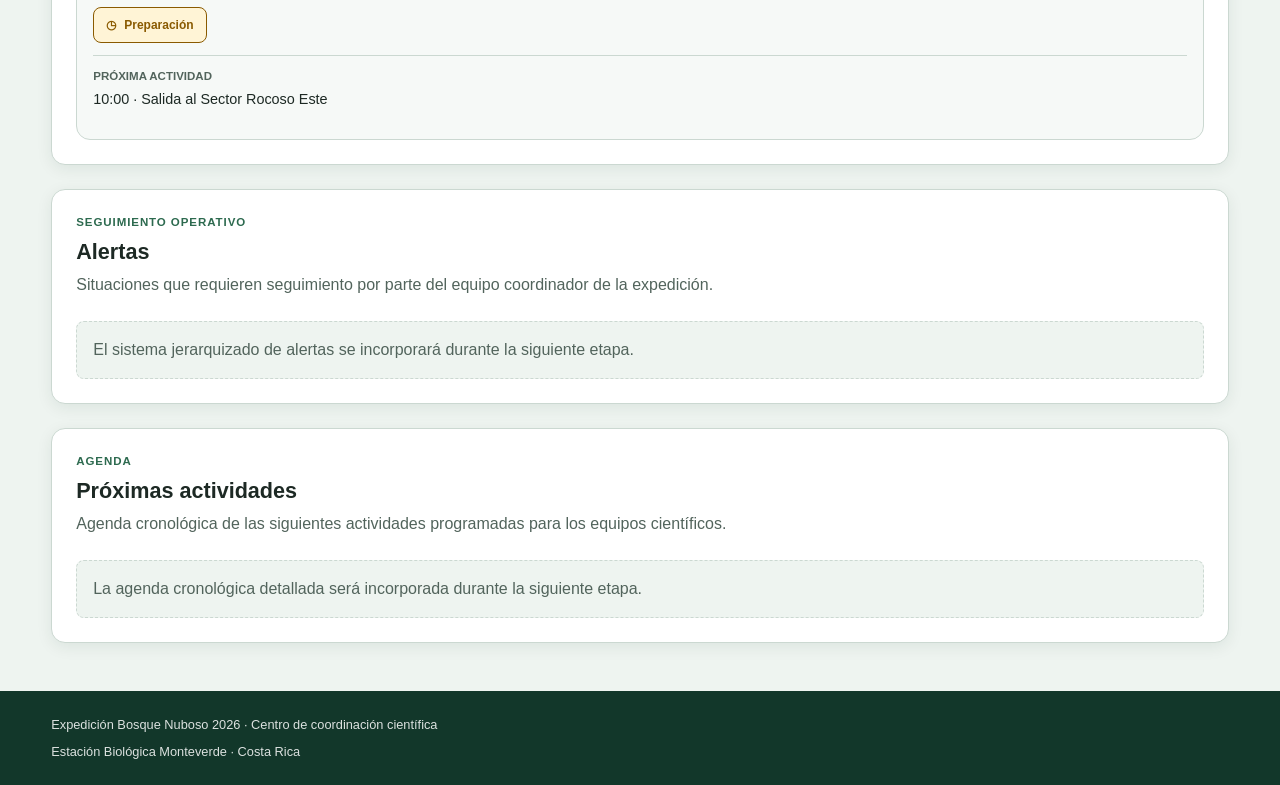
==== commit 0f75f58f: "Agrega misiones y equipos cientificos" ====
--- a/caso1/index.html
+++ b/caso1/index.html
@@ -59,20 +59,40 @@
                 Flexbox permite distribuir estos datos en una sola
                 dimensión y envolverlos cuando el espacio disminuye.
             -->
-            <div class="estado-expedicion" aria-label="Estado general de la expedición">
+            <div
+                class="estado-expedicion"
+                aria-label="Estado general de la expedición"
+            >
 
                 <p class="dato-operativo">
-                    <span class="dato-etiqueta">Jornada</span>
-                    <strong>Día 4 de 7</strong>
+
+                    <span class="dato-etiqueta">
+                        Jornada
+                    </span>
+
+                    <strong>
+                        Día 4 de 7
+                    </strong>
+
                 </p>
 
                 <p class="dato-operativo">
-                    <span class="dato-etiqueta">Hora de corte</span>
-                    <strong>10:45</strong>
+
+                    <span class="dato-etiqueta">
+                        Hora de corte
+                    </span>
+
+                    <strong>
+                        10:45
+                    </strong>
+
                 </p>
 
                 <p class="dato-operativo dato-operativo-activo">
-                    <span class="dato-etiqueta">Estado general</span>
+
+                    <span class="dato-etiqueta">
+                        Estado general
+                    </span>
 
                     <!--
                         El símbolo y el texto comunican el estado,
@@ -82,6 +102,7 @@
                         <span aria-hidden="true">●</span>
                         Operaciones activas
                     </strong>
+
                 </p>
 
             </div>
@@ -94,7 +115,10 @@
                  La navegación utiliza enlaces reales hacia
                  secciones existentes dentro del documento.
             -->
-            <nav class="navegacion-principal" aria-label="Navegación principal">
+            <nav
+                class="navegacion-principal"
+                aria-label="Navegación principal"
+            >
 
                 <ul class="lista-navegacion">
 
@@ -140,7 +164,10 @@
         <!-- =================================================
              RESUMEN DE OPERACIONES
              ================================================= -->
-        <section id="resumen" class="seccion-panel seccion-resumen">
+        <section
+            id="resumen"
+            class="seccion-panel seccion-resumen"
+        >
 
             <header class="encabezado-seccion">
 
@@ -148,7 +175,9 @@
                     Estado general
                 </p>
 
-                <h2>Resumen de operaciones</h2>
+                <h2>
+                    Resumen de operaciones
+                </h2>
 
                 <p>
                     Indicadores principales para evaluar rápidamente
@@ -184,7 +213,9 @@
 
                     </div>
 
-                    <h3>Investigadores activos</h3>
+                    <h3>
+                        Investigadores activos
+                    </h3>
 
                     <p class="indicador-valor">
                         18
@@ -214,10 +245,12 @@
 
                     </div>
 
-                    <h3>Misiones en progreso</h3>
+                    <h3>
+                        Misiones en progreso
+                    </h3>
 
                     <p class="indicador-valor">
-                        3
+                        2
                     </p>
 
                     <p class="indicador-detalle">
@@ -244,7 +277,9 @@
 
                     </div>
 
-                    <h3>Misiones completadas</h3>
+                    <h3>
+                        Misiones completadas
+                    </h3>
 
                     <p class="indicador-valor">
                         7
@@ -274,7 +309,9 @@
 
                     </div>
 
-                    <h3>Alertas pendientes</h3>
+                    <h3>
+                        Alertas pendientes
+                    </h3>
 
                     <p class="indicador-valor">
                         4
@@ -294,7 +331,10 @@
         <!-- =================================================
              MISIONES ACTIVAS
              ================================================= -->
-        <section id="misiones" class="seccion-panel">
+        <section
+            id="misiones"
+            class="seccion-panel seccion-misiones"
+        >
 
             <header class="encabezado-seccion">
 
@@ -302,23 +342,491 @@
                     Operaciones de campo
                 </p>
 
-                <h2>Misiones activas</h2>
+                <h2>
+                    Misiones activas
+                </h2>
 
                 <p>
-                    Seguimiento de las actividades científicas
-                    realizadas actualmente en la reserva.
+                    Seguimiento de las actividades científicas,
+                    su prioridad y su estado operativo actual.
                 </p>
 
             </header>
 
+
             <!--
-                Las cinco misiones completas se incorporarán
-                en el Commit 3.
+                Se muestran cinco misiones.
+
+                Cada misión se representa mediante <article>
+                porque constituye una unidad independiente
+                dentro de la sección.
+
+                Se utiliza <dl> para asociar correctamente
+                cada dato con su correspondiente descripción.
             -->
-            <p class="contenido-pendiente">
-                El detalle de las misiones científicas será incorporado
-                en la siguiente etapa del desarrollo.
-            </p>
+            <div class="lista-misiones">
+
+
+                <!-- =========================================
+                     MISIÓN 1
+                     ========================================= -->
+                <article class="tarjeta-mision">
+
+                    <header class="mision-encabezado">
+
+                        <div>
+
+                            <p class="mision-codigo">
+                                Misión M-014
+                            </p>
+
+                            <h3>
+                                Monitoreo de anfibios
+                            </h3>
+
+                        </div>
+
+                        <span class="prioridad prioridad-alta">
+                            Prioridad: Alta
+                        </span>
+
+                    </header>
+
+
+                    <dl class="mision-datos">
+
+                        <div class="dato-mision">
+
+                            <dt>
+                                Equipo responsable
+                            </dt>
+
+                            <dd>
+                                Biología
+                            </dd>
+
+                        </div>
+
+
+                        <div class="dato-mision">
+
+                            <dt>
+                                Ubicación
+                            </dt>
+
+                            <dd>
+                                Sendero Norte
+                            </dd>
+
+                        </div>
+
+
+                        <div class="dato-mision">
+
+                            <dt>
+                                Horario
+                            </dt>
+
+                            <dd>
+                                <time datetime="08:30">
+                                    08:30
+                                </time>
+                                –
+                                <time datetime="11:30">
+                                    11:30
+                                </time>
+                            </dd>
+
+                        </div>
+
+                    </dl>
+
+
+                    <footer class="mision-pie">
+
+                        <span class="estado estado-progreso">
+
+                            <span aria-hidden="true">
+                                ▶
+                            </span>
+
+                            Estado: En progreso
+
+                        </span>
+
+                    </footer>
+
+                </article>
+
+
+                <!-- =========================================
+                     MISIÓN 2
+                     ========================================= -->
+                <article class="tarjeta-mision">
+
+                    <header class="mision-encabezado">
+
+                        <div>
+
+                            <p class="mision-codigo">
+                                Misión M-018
+                            </p>
+
+                            <h3>
+                                Muestreo de calidad del agua
+                            </h3>
+
+                        </div>
+
+                        <span class="prioridad prioridad-media">
+                            Prioridad: Media
+                        </span>
+
+                    </header>
+
+
+                    <dl class="mision-datos">
+
+                        <div class="dato-mision">
+
+                            <dt>
+                                Equipo responsable
+                            </dt>
+
+                            <dd>
+                                Hidrología
+                            </dd>
+
+                        </div>
+
+
+                        <div class="dato-mision">
+
+                            <dt>
+                                Ubicación
+                            </dt>
+
+                            <dd>
+                                Quebrada Verde
+                            </dd>
+
+                        </div>
+
+
+                        <div class="dato-mision">
+
+                            <dt>
+                                Horario
+                            </dt>
+
+                            <dd>
+                                <time datetime="09:00">
+                                    09:00
+                                </time>
+                                –
+                                <time datetime="12:00">
+                                    12:00
+                                </time>
+                            </dd>
+
+                        </div>
+
+                    </dl>
+
+
+                    <footer class="mision-pie">
+
+                        <span class="estado estado-progreso">
+
+                            <span aria-hidden="true">
+                                ▶
+                            </span>
+
+                            Estado: En progreso
+
+                        </span>
+
+                    </footer>
+
+                </article>
+
+
+                <!-- =========================================
+                     MISIÓN 3
+                     ========================================= -->
+                <article class="tarjeta-mision">
+
+                    <header class="mision-encabezado">
+
+                        <div>
+
+                            <p class="mision-codigo">
+                                Misión M-011
+                            </p>
+
+                            <h3>
+                                Calibración de estación meteorológica
+                            </h3>
+
+                        </div>
+
+                        <span class="prioridad prioridad-alta">
+                            Prioridad: Alta
+                        </span>
+
+                    </header>
+
+
+                    <dl class="mision-datos">
+
+                        <div class="dato-mision">
+
+                            <dt>
+                                Equipo responsable
+                            </dt>
+
+                            <dd>
+                                Meteorología
+                            </dd>
+
+                        </div>
+
+
+                        <div class="dato-mision">
+
+                            <dt>
+                                Ubicación
+                            </dt>
+
+                            <dd>
+                                Torre Climática
+                            </dd>
+
+                        </div>
+
+
+                        <div class="dato-mision">
+
+                            <dt>
+                                Horario
+                            </dt>
+
+                            <dd>
+                                <time datetime="07:45">
+                                    07:45
+                                </time>
+                                –
+                                <time datetime="09:15">
+                                    09:15
+                                </time>
+                            </dd>
+
+                        </div>
+
+                    </dl>
+
+
+                    <footer class="mision-pie">
+
+                        <span class="estado estado-completada">
+
+                            <span aria-hidden="true">
+                                ✓
+                            </span>
+
+                            Estado: Completada
+
+                        </span>
+
+                    </footer>
+
+                </article>
+
+
+                <!-- =========================================
+                     MISIÓN 4
+                     ========================================= -->
+                <article class="tarjeta-mision">
+
+                    <header class="mision-encabezado">
+
+                        <div>
+
+                            <p class="mision-codigo">
+                                Misión M-021
+                            </p>
+
+                            <h3>
+                                Levantamiento geológico del sector este
+                            </h3>
+
+                        </div>
+
+                        <span class="prioridad prioridad-media">
+                            Prioridad: Media
+                        </span>
+
+                    </header>
+
+
+                    <dl class="mision-datos">
+
+                        <div class="dato-mision">
+
+                            <dt>
+                                Equipo responsable
+                            </dt>
+
+                            <dd>
+                                Geología
+                            </dd>
+
+                        </div>
+
+
+                        <div class="dato-mision">
+
+                            <dt>
+                                Ubicación
+                            </dt>
+
+                            <dd>
+                                Sector Rocoso Este
+                            </dd>
+
+                        </div>
+
+
+                        <div class="dato-mision">
+
+                            <dt>
+                                Horario
+                            </dt>
+
+                            <dd>
+                                <time datetime="10:00">
+                                    10:00
+                                </time>
+                                –
+                                <time datetime="13:30">
+                                    13:30
+                                </time>
+                            </dd>
+
+                        </div>
+
+                    </dl>
+
+
+                    <footer class="mision-pie">
+
+                        <span class="estado estado-pendiente">
+
+                            <span aria-hidden="true">
+                                ◷
+                            </span>
+
+                            Estado: Pendiente
+
+                        </span>
+
+                    </footer>
+
+                </article>
+
+
+                <!-- =========================================
+                     MISIÓN 5
+                     ========================================= -->
+                <article class="tarjeta-mision tarjeta-mision-suspendida">
+
+                    <header class="mision-encabezado">
+
+                        <div>
+
+                            <p class="mision-codigo">
+                                Misión M-019
+                            </p>
+
+                            <h3>
+                                Inspección de sensor pluviométrico
+                            </h3>
+
+                        </div>
+
+                        <span class="prioridad prioridad-critica">
+                            Prioridad: Crítica
+                        </span>
+
+                    </header>
+
+
+                    <dl class="mision-datos">
+
+                        <div class="dato-mision">
+
+                            <dt>
+                                Equipo responsable
+                            </dt>
+
+                            <dd>
+                                Meteorología
+                            </dd>
+
+                        </div>
+
+
+                        <div class="dato-mision">
+
+                            <dt>
+                                Ubicación
+                            </dt>
+
+                            <dd>
+                                Sector Norte
+                            </dd>
+
+                        </div>
+
+
+                        <div class="dato-mision">
+
+                            <dt>
+                                Horario
+                            </dt>
+
+                            <dd>
+                                <time datetime="09:30">
+                                    09:30
+                                </time>
+                                –
+                                <time datetime="10:30">
+                                    10:30
+                                </time>
+                            </dd>
+
+                        </div>
+
+                    </dl>
+
+
+                    <footer class="mision-pie">
+
+                        <span class="estado estado-suspendida">
+
+                            <span aria-hidden="true">
+                                ■
+                            </span>
+
+                            Estado: Suspendida
+
+                        </span>
+
+                    </footer>
+
+                </article>
+
+            </div>
 
         </section>
 
@@ -326,7 +834,10 @@
         <!-- =================================================
              EQUIPOS CIENTÍFICOS
              ================================================= -->
-        <section id="equipos" class="seccion-panel">
+        <section
+            id="equipos"
+            class="seccion-panel seccion-equipos"
+        >
 
             <header class="encabezado-seccion">
 
@@ -334,23 +845,420 @@
                     Personal científico
                 </p>
 
-                <h2>Equipos científicos</h2>
+                <h2>
+                    Equipos científicos
+                </h2>
 
                 <p>
-                    Estado de los diferentes grupos responsables
-                    de las investigaciones de campo.
+                    Resumen de los grupos de trabajo, su actividad
+                    actual y la siguiente acción planificada.
                 </p>
 
             </header>
 
+
             <!--
-                Biología, Hidrología, Meteorología y Geología
-                serán incorporados en el Commit 3.
+                Los cuatro equipos exigidos por la consigna
+                se presentan como artículos independientes.
+
+                La suma de integrantes coincide con los
+                18 investigadores activos del resumen.
             -->
-            <p class="contenido-pendiente">
-                La información detallada de los equipos científicos
-                será incorporada en la siguiente etapa.
-            </p>
+            <div class="lista-equipos">
+
+
+                <!-- =========================================
+                     EQUIPO BIOLOGÍA
+                     ========================================= -->
+                <article class="tarjeta-equipo">
+
+                    <header class="equipo-encabezado">
+
+                        <span
+                            class="equipo-identificador"
+                            aria-hidden="true"
+                        >
+                            BIO
+                        </span>
+
+                        <div>
+
+                            <p class="equipo-tipo">
+                                Equipo científico
+                            </p>
+
+                            <h3>
+                                Biología
+                            </h3>
+
+                        </div>
+
+                    </header>
+
+
+                    <dl class="equipo-datos">
+
+                        <div class="dato-equipo">
+
+                            <dt>
+                                Integrantes
+                            </dt>
+
+                            <dd>
+                                6 investigadores
+                            </dd>
+
+                        </div>
+
+
+                        <div class="dato-equipo">
+
+                            <dt>
+                                Misión actual
+                            </dt>
+
+                            <dd>
+                                Monitoreo de anfibios
+                            </dd>
+
+                        </div>
+
+
+                        <div class="dato-equipo">
+
+                            <dt>
+                                Estado
+                            </dt>
+
+                            <dd>
+                                <span class="estado estado-progreso">
+
+                                    <span aria-hidden="true">
+                                        ▶
+                                    </span>
+
+                                    En campo
+
+                                </span>
+                            </dd>
+
+                        </div>
+
+
+                        <div class="dato-equipo">
+
+                            <dt>
+                                Próxima actividad
+                            </dt>
+
+                            <dd>
+                                <time datetime="12:30">
+                                    12:30
+                                </time>
+                                · Registro de especímenes
+                            </dd>
+
+                        </div>
+
+                    </dl>
+
+                </article>
+
+
+                <!-- =========================================
+                     EQUIPO HIDROLOGÍA
+                     ========================================= -->
+                <article class="tarjeta-equipo">
+
+                    <header class="equipo-encabezado">
+
+                        <span
+                            class="equipo-identificador"
+                            aria-hidden="true"
+                        >
+                            HID
+                        </span>
+
+                        <div>
+
+                            <p class="equipo-tipo">
+                                Equipo científico
+                            </p>
+
+                            <h3>
+                                Hidrología
+                            </h3>
+
+                        </div>
+
+                    </header>
+
+
+                    <dl class="equipo-datos">
+
+                        <div class="dato-equipo">
+
+                            <dt>
+                                Integrantes
+                            </dt>
+
+                            <dd>
+                                4 investigadores
+                            </dd>
+
+                        </div>
+
+
+                        <div class="dato-equipo">
+
+                            <dt>
+                                Misión actual
+                            </dt>
+
+                            <dd>
+                                Muestreo de calidad del agua
+                            </dd>
+
+                        </div>
+
+
+                        <div class="dato-equipo">
+
+                            <dt>
+                                Estado
+                            </dt>
+
+                            <dd>
+                                <span class="estado estado-progreso">
+
+                                    <span aria-hidden="true">
+                                        ▶
+                                    </span>
+
+                                    En campo
+
+                                </span>
+                            </dd>
+
+                        </div>
+
+
+                        <div class="dato-equipo">
+
+                            <dt>
+                                Próxima actividad
+                            </dt>
+
+                            <dd>
+                                <time datetime="13:15">
+                                    13:15
+                                </time>
+                                · Análisis preliminar
+                            </dd>
+
+                        </div>
+
+                    </dl>
+
+                </article>
+
+
+                <!-- =========================================
+                     EQUIPO METEOROLOGÍA
+                     ========================================= -->
+                <article class="tarjeta-equipo tarjeta-equipo-atencion">
+
+                    <header class="equipo-encabezado">
+
+                        <span
+                            class="equipo-identificador"
+                            aria-hidden="true"
+                        >
+                            MET
+                        </span>
+
+                        <div>
+
+                            <p class="equipo-tipo">
+                                Equipo científico
+                            </p>
+
+                            <h3>
+                                Meteorología
+                            </h3>
+
+                        </div>
+
+                    </header>
+
+
+                    <dl class="equipo-datos">
+
+                        <div class="dato-equipo">
+
+                            <dt>
+                                Integrantes
+                            </dt>
+
+                            <dd>
+                                3 investigadores
+                            </dd>
+
+                        </div>
+
+
+                        <div class="dato-equipo">
+
+                            <dt>
+                                Misión actual
+                            </dt>
+
+                            <dd>
+                                Diagnóstico de sensor pluviométrico
+                            </dd>
+
+                        </div>
+
+
+                        <div class="dato-equipo">
+
+                            <dt>
+                                Estado
+                            </dt>
+
+                            <dd>
+                                <span class="estado estado-atencion">
+
+                                    <span aria-hidden="true">
+                                        !
+                                    </span>
+
+                                    Atención técnica
+
+                                </span>
+                            </dd>
+
+                        </div>
+
+
+                        <div class="dato-equipo">
+
+                            <dt>
+                                Próxima actividad
+                            </dt>
+
+                            <dd>
+                                <time datetime="11:00">
+                                    11:00
+                                </time>
+                                · Verificación de conectividad
+                            </dd>
+
+                        </div>
+
+                    </dl>
+
+                </article>
+
+
+                <!-- =========================================
+                     EQUIPO GEOLOGÍA
+                     ========================================= -->
+                <article class="tarjeta-equipo">
+
+                    <header class="equipo-encabezado">
+
+                        <span
+                            class="equipo-identificador"
+                            aria-hidden="true"
+                        >
+                            GEO
+                        </span>
+
+                        <div>
+
+                            <p class="equipo-tipo">
+                                Equipo científico
+                            </p>
+
+                            <h3>
+                                Geología
+                            </h3>
+
+                        </div>
+
+                    </header>
+
+
+                    <dl class="equipo-datos">
+
+                        <div class="dato-equipo">
+
+                            <dt>
+                                Integrantes
+                            </dt>
+
+                            <dd>
+                                5 investigadores
+                            </dd>
+
+                        </div>
+
+
+                        <div class="dato-equipo">
+
+                            <dt>
+                                Misión actual
+                            </dt>
+
+                            <dd>
+                                Preparación del levantamiento geológico
+                            </dd>
+
+                        </div>
+
+
+                        <div class="dato-equipo">
+
+                            <dt>
+                                Estado
+                            </dt>
+
+                            <dd>
+                                <span class="estado estado-pendiente">
+
+                                    <span aria-hidden="true">
+                                        ◷
+                                    </span>
+
+                                    Preparación
+
+                                </span>
+                            </dd>
+
+                        </div>
+
+
+                        <div class="dato-equipo">
+
+                            <dt>
+                                Próxima actividad
+                            </dt>
+
+                            <dd>
+                                <time datetime="10:00">
+                                    10:00
+                                </time>
+                                · Salida al Sector Rocoso Este
+                            </dd>
+
+                        </div>
+
+                    </dl>
+
+                </article>
+
+            </div>
 
         </section>
 
@@ -358,7 +1266,10 @@
         <!-- =================================================
              ALERTAS
              ================================================= -->
-        <aside id="alertas" class="seccion-panel">
+        <aside
+            id="alertas"
+            class="seccion-panel"
+        >
 
             <header class="encabezado-seccion">
 
@@ -366,7 +1277,9 @@
                     Seguimiento operativo
                 </p>
 
-                <h2>Alertas</h2>
+                <h2>
+                    Alertas
+                </h2>
 
                 <p>
                     Situaciones que requieren seguimiento por parte
@@ -376,13 +1289,12 @@
             </header>
 
             <!--
-                Se utiliza aside porque las alertas complementan
-                y destacan situaciones relacionadas con las
-                operaciones principales.
+                Las cuatro alertas y su jerarquía visual
+                serán desarrolladas en el Commit 4.
             -->
             <p class="contenido-pendiente">
                 El sistema jerarquizado de alertas se incorporará
-                durante una etapa posterior.
+                durante la siguiente etapa.
             </p>
 
         </aside>
@@ -391,7 +1303,10 @@
         <!-- =================================================
              PRÓXIMAS ACTIVIDADES
              ================================================= -->
-        <section id="agenda" class="seccion-panel">
+        <section
+            id="agenda"
+            class="seccion-panel"
+        >
 
             <header class="encabezado-seccion">
 
@@ -399,7 +1314,9 @@
                     Agenda
                 </p>
 
-                <h2>Próximas actividades</h2>
+                <h2>
+                    Próximas actividades
+                </h2>
 
                 <p>
                     Agenda cronológica de las siguientes actividades
@@ -408,9 +1325,13 @@
 
             </header>
 
+            <!--
+                Las cinco actividades cronológicas exigidas
+                serán incorporadas en el Commit 4.
+            -->
             <p class="contenido-pendiente">
                 La agenda cronológica detallada será incorporada
-                en una etapa posterior.
+                durante la siguiente etapa.
             </p>
 
         </section>
--- a/caso1/css/estilos.css
+++ b/caso1/css/estilos.css
@@ -2,17 +2,18 @@
    CASO 1
    CENTRO DE CONTROL DE UNA EXPEDICIÓN CIENTÍFICA
 
-   Commit 2:
-   - Mejora del encabezado principal.
-   - Navegación construida con Flexbox.
-   - Estado operativo del encabezado con Flexbox.
-   - Resumen real de operaciones.
-   - Indicadores visuales reutilizables.
-   - Mayor jerarquía tipográfica.
-   - Se mantiene el enfoque mobile-first.
-
-   Los módulos de misiones, equipos, alertas y agenda
-   continuarán desarrollándose progresivamente.
+   Commit 3:
+   - Se mantienen encabezado, navegación e indicadores.
+   - Se incorporan cinco misiones científicas completas.
+   - Se incorporan cuatro equipos científicos.
+   - Se agregan estados y prioridades identificables
+     mediante texto, símbolos y color.
+   - Se amplía el uso justificado de Flexbox.
+   - Continúa el enfoque mobile-first.
+
+   El layout principal con CSS Grid, el posicionamiento
+   avanzado y las media queries se incorporarán en
+   commits posteriores.
    ========================================================== */
 
 
@@ -47,15 +48,34 @@
        Bordes
        ------------------------------------------------------ */
     --color-borde: #cbd8d1;
-
-    /* ------------------------------------------------------
-       Estados operativos
+    --color-borde-fuerte: #9eb4a8;
+
+    /* ------------------------------------------------------
+       Estados positivos
        ------------------------------------------------------ */
     --color-activo: #176b45;
     --color-activo-fondo: #dcf5e8;
 
+    /* ------------------------------------------------------
+       Estados de advertencia
+       ------------------------------------------------------ */
+    --color-advertencia: #8a5a00;
+    --color-advertencia-fondo: #fff4d6;
+
+    /* ------------------------------------------------------
+       Estados críticos
+       ------------------------------------------------------ */
     --color-alerta: #a64412;
     --color-alerta-fondo: #fff1e7;
+
+    --color-critico: #8f2525;
+    --color-critico-fondo: #fde8e8;
+
+    /* ------------------------------------------------------
+       Estados neutrales
+       ------------------------------------------------------ */
+    --color-neutral: #53616a;
+    --color-neutral-fondo: #edf1f3;
 
     /* ------------------------------------------------------
        Espaciado reutilizable
@@ -71,6 +91,7 @@
     /* ------------------------------------------------------
        Bordes redondeados
        ------------------------------------------------------ */
+    --radio-xs: 0.35rem;
     --radio-sm: 0.5rem;
     --radio-md: 0.875rem;
     --radio-lg: 1.25rem;
@@ -139,6 +160,7 @@
 .contenedor {
     width: 92%;
     max-width: var(--ancho-contenido);
+
     margin-inline: auto;
 }
 
@@ -150,7 +172,9 @@
 h1,
 h2,
 h3,
-p {
+p,
+dl,
+dd {
     margin-top: 0;
 }
 
@@ -207,6 +231,7 @@
 .encabezado-contenido {
     display: flex;
     flex-direction: column;
+
     gap: var(--espacio-lg);
 }
 
@@ -401,7 +426,7 @@
 
 /*
    Las secciones comparten una misma apariencia base.
-   Esto evita duplicar estilos innecesariamente.
+   Esto aprovecha la cascada y evita duplicar estilos.
 */
 .seccion-panel {
     margin-bottom: var(--espacio-lg);
@@ -462,10 +487,7 @@
 /*
    Los cuatro indicadores utilizan Flexbox.
 
-   En teléfono comienzan apilados naturalmente y
-   flex-wrap permitirá aprovechar más ancho conforme
-   esté disponible, incluso antes de incorporar las
-   media queries definitivas.
+   En teléfono comienzan apilados naturalmente.
 */
 .indicadores-operacion {
     display: flex;
@@ -569,13 +591,6 @@
 }
 
 
-/* ----------------------------------------------------------
-   Indicador destacado
-
-   Se diferencia mediante borde, fondo y texto.
-   La importancia no depende exclusivamente del color.
-   ---------------------------------------------------------- */
-
 .indicador-destacado {
     background-color: var(--color-activo-fondo);
 
@@ -590,14 +605,6 @@
 }
 
 
-/* ----------------------------------------------------------
-   Indicador de alertas
-
-   Además del color contiene el símbolo ! y la palabra
-   "Atención", cumpliendo el principio de no comunicar
-   información únicamente mediante color.
-   ---------------------------------------------------------- */
-
 .indicador-alerta {
     background-color: var(--color-alerta-fondo);
 
@@ -618,13 +625,428 @@
 
 
 /* ==========================================================
-   11. CONTENIDO TEMPORAL
+   11. LISTA DE MISIONES
+   ========================================================== */
+
+/*
+   En esta versión mobile-first las misiones se presentan
+   una debajo de otra.
+
+   Flexbox permite controlar el flujo vertical y el espacio
+   entre tarjetas sin recurrir a márgenes individuales.
+*/
+.lista-misiones {
+    display: flex;
+    flex-direction: column;
+
+    gap: var(--espacio-md);
+}
+
+
+/* ==========================================================
+   12. TARJETA DE MISIÓN
+   ========================================================== */
+
+.tarjeta-mision {
+    min-width: 0;
+
+    padding: var(--espacio-md);
+
+    background-color:
+        var(--color-superficie-secundaria);
+
+    border:
+        0.0625rem
+        solid
+        var(--color-borde);
+
+    border-left:
+        0.25rem
+        solid
+        var(--color-secundario);
+
+    border-radius: var(--radio-md);
+}
+
+
+/*
+   Flexbox organiza el nombre de la misión y la prioridad.
+
+   flex-wrap evita que una prioridad larga produzca
+   desplazamiento horizontal en teléfonos estrechos.
+*/
+.mision-encabezado {
+    display: flex;
+    flex-wrap: wrap;
+
+    justify-content: space-between;
+    align-items: flex-start;
+
+    gap: var(--espacio-sm);
+
+    margin-bottom: var(--espacio-lg);
+}
+
+
+.mision-encabezado h3 {
+    margin-bottom: 0;
+
+    font-size: 1.05rem;
+}
+
+
+.mision-codigo {
+    margin-bottom: var(--espacio-2xs);
+
+    color: var(--color-texto-secundario);
+
+    font-size: 0.7rem;
+    font-weight: 700;
+
+    letter-spacing: 0.06em;
+
+    text-transform: uppercase;
+}
+
+
+/* ==========================================================
+   13. PRIORIDADES DE MISIÓN
+   ========================================================== */
+
+.prioridad {
+    display: inline-block;
+
+    padding:
+        var(--espacio-2xs)
+        var(--espacio-sm);
+
+    font-size: 0.72rem;
+    font-weight: 700;
+
+    border:
+        0.0625rem
+        solid
+        currentColor;
+
+    border-radius: var(--radio-sm);
+}
+
+
+.prioridad-media {
+    color: var(--color-advertencia);
+
+    background-color:
+        var(--color-advertencia-fondo);
+}
+
+
+.prioridad-alta {
+    color: var(--color-alerta);
+
+    background-color:
+        var(--color-alerta-fondo);
+}
+
+
+.prioridad-critica {
+    color: var(--color-critico);
+
+    background-color:
+        var(--color-critico-fondo);
+}
+
+
+/* ==========================================================
+   14. INFORMACIÓN DE LAS MISIONES
+   ========================================================== */
+
+.mision-datos {
+    margin-bottom: var(--espacio-lg);
+}
+
+
+.dato-mision {
+    padding-block: var(--espacio-sm);
+
+    border-bottom:
+        0.0625rem
+        solid
+        var(--color-borde);
+}
+
+
+.dato-mision:first-child {
+    padding-top: 0;
+}
+
+
+.dato-mision:last-child {
+    padding-bottom: 0;
+
+    border-bottom: 0;
+}
+
+
+.dato-mision dt {
+    margin-bottom: var(--espacio-2xs);
+
+    color: var(--color-texto-secundario);
+
+    font-size: 0.72rem;
+    font-weight: 700;
+
+    text-transform: uppercase;
+}
+
+
+.dato-mision dd {
+    margin-left: 0;
+    margin-bottom: 0;
+
+    font-size: 0.9rem;
+    font-weight: 600;
+}
+
+
+.mision-pie {
+    display: flex;
+    flex-wrap: wrap;
+
+    align-items: center;
+
+    gap: var(--espacio-xs);
+}
+
+
+/* ==========================================================
+   15. ESTADOS
+   ========================================================== */
+
+/*
+   Los estados usan texto y símbolo además de color.
+
+   Esto permite comprender el significado incluso cuando
+   el usuario no distingue correctamente los colores.
+*/
+.estado {
+    display: inline-flex;
+
+    align-items: center;
+
+    gap: var(--espacio-xs);
+
+    padding:
+        var(--espacio-xs)
+        var(--espacio-sm);
+
+    font-size: 0.75rem;
+    font-weight: 700;
+
+    border:
+        0.0625rem
+        solid
+        currentColor;
+
+    border-radius: var(--radio-sm);
+}
+
+
+.estado-progreso {
+    color: var(--color-activo);
+
+    background-color:
+        var(--color-activo-fondo);
+}
+
+
+.estado-completada {
+    color: var(--color-primario);
+
+    background-color: #e0eee7;
+}
+
+
+.estado-pendiente {
+    color: var(--color-advertencia);
+
+    background-color:
+        var(--color-advertencia-fondo);
+}
+
+
+.estado-suspendida {
+    color: var(--color-critico);
+
+    background-color:
+        var(--color-critico-fondo);
+}
+
+
+.estado-atencion {
+    color: var(--color-alerta);
+
+    background-color:
+        var(--color-alerta-fondo);
+}
+
+
+.tarjeta-mision-suspendida {
+    border-left-color: var(--color-critico);
+}
+
+
+/* ==========================================================
+   16. LISTA DE EQUIPOS
+   ========================================================== */
+
+/*
+   Los equipos utilizan inicialmente una distribución
+   vertical adecuada para pantallas pequeñas.
+
+   Posteriormente, las media queries permitirán reorganizar
+   estas tarjetas en más columnas.
+*/
+.lista-equipos {
+    display: flex;
+    flex-direction: column;
+
+    gap: var(--espacio-md);
+}
+
+
+/* ==========================================================
+   17. TARJETAS DE EQUIPO
+   ========================================================== */
+
+.tarjeta-equipo {
+    min-width: 0;
+
+    padding: var(--espacio-md);
+
+    background-color:
+        var(--color-superficie-secundaria);
+
+    border:
+        0.0625rem
+        solid
+        var(--color-borde);
+
+    border-radius: var(--radio-md);
+}
+
+
+.tarjeta-equipo-atencion {
+    border-color: var(--color-alerta);
+}
+
+
+/*
+   El encabezado de cada equipo utiliza Flexbox para
+   alinear el identificador con el nombre del equipo.
+*/
+.equipo-encabezado {
+    display: flex;
+
+    align-items: center;
+
+    gap: var(--espacio-md);
+
+    margin-bottom: var(--espacio-lg);
+}
+
+
+.equipo-identificador {
+    display: inline-flex;
+
+    flex: 0 0 auto;
+
+    align-items: center;
+    justify-content: center;
+
+    width: 3rem;
+    height: 3rem;
+
+    color: var(--color-texto-claro);
+
+    font-size: 0.72rem;
+    font-weight: 700;
+
+    letter-spacing: 0.05em;
+
+    background-color:
+        var(--color-primario);
+
+    border-radius: var(--radio-md);
+}
+
+
+.equipo-tipo {
+    margin-bottom: var(--espacio-2xs);
+
+    color: var(--color-texto-secundario);
+
+    font-size: 0.7rem;
+    font-weight: 700;
+
+    letter-spacing: 0.06em;
+
+    text-transform: uppercase;
+}
+
+
+.equipo-encabezado h3 {
+    margin-bottom: 0;
+
+    font-size: 1.1rem;
+}
+
+
+/* ==========================================================
+   18. INFORMACIÓN DE EQUIPOS
+   ========================================================== */
+
+.equipo-datos {
+    margin-bottom: 0;
+}
+
+
+.dato-equipo {
+    padding-block: var(--espacio-sm);
+
+    border-top:
+        0.0625rem
+        solid
+        var(--color-borde);
+}
+
+
+.dato-equipo dt {
+    margin-bottom: var(--espacio-2xs);
+
+    color: var(--color-texto-secundario);
+
+    font-size: 0.72rem;
+    font-weight: 700;
+
+    text-transform: uppercase;
+}
+
+
+.dato-equipo dd {
+    margin-left: 0;
+    margin-bottom: 0;
+
+    font-size: 0.9rem;
+}
+
+
+/* ==========================================================
+   19. CONTENIDO TEMPORAL
    ========================================================== */
 
 /*
    Estos bloques permanecerán solamente mientras las
-   secciones correspondientes se desarrollan en futuros
-   commits.
+   secciones de alertas y agenda se desarrollan.
 */
 .contenido-pendiente {
     margin-bottom: 0;
@@ -645,7 +1067,7 @@
 
 
 /* ==========================================================
-   12. PIE DE PÁGINA
+   20. PIE DE PÁGINA
    ========================================================== */
 
 .pie-pagina {
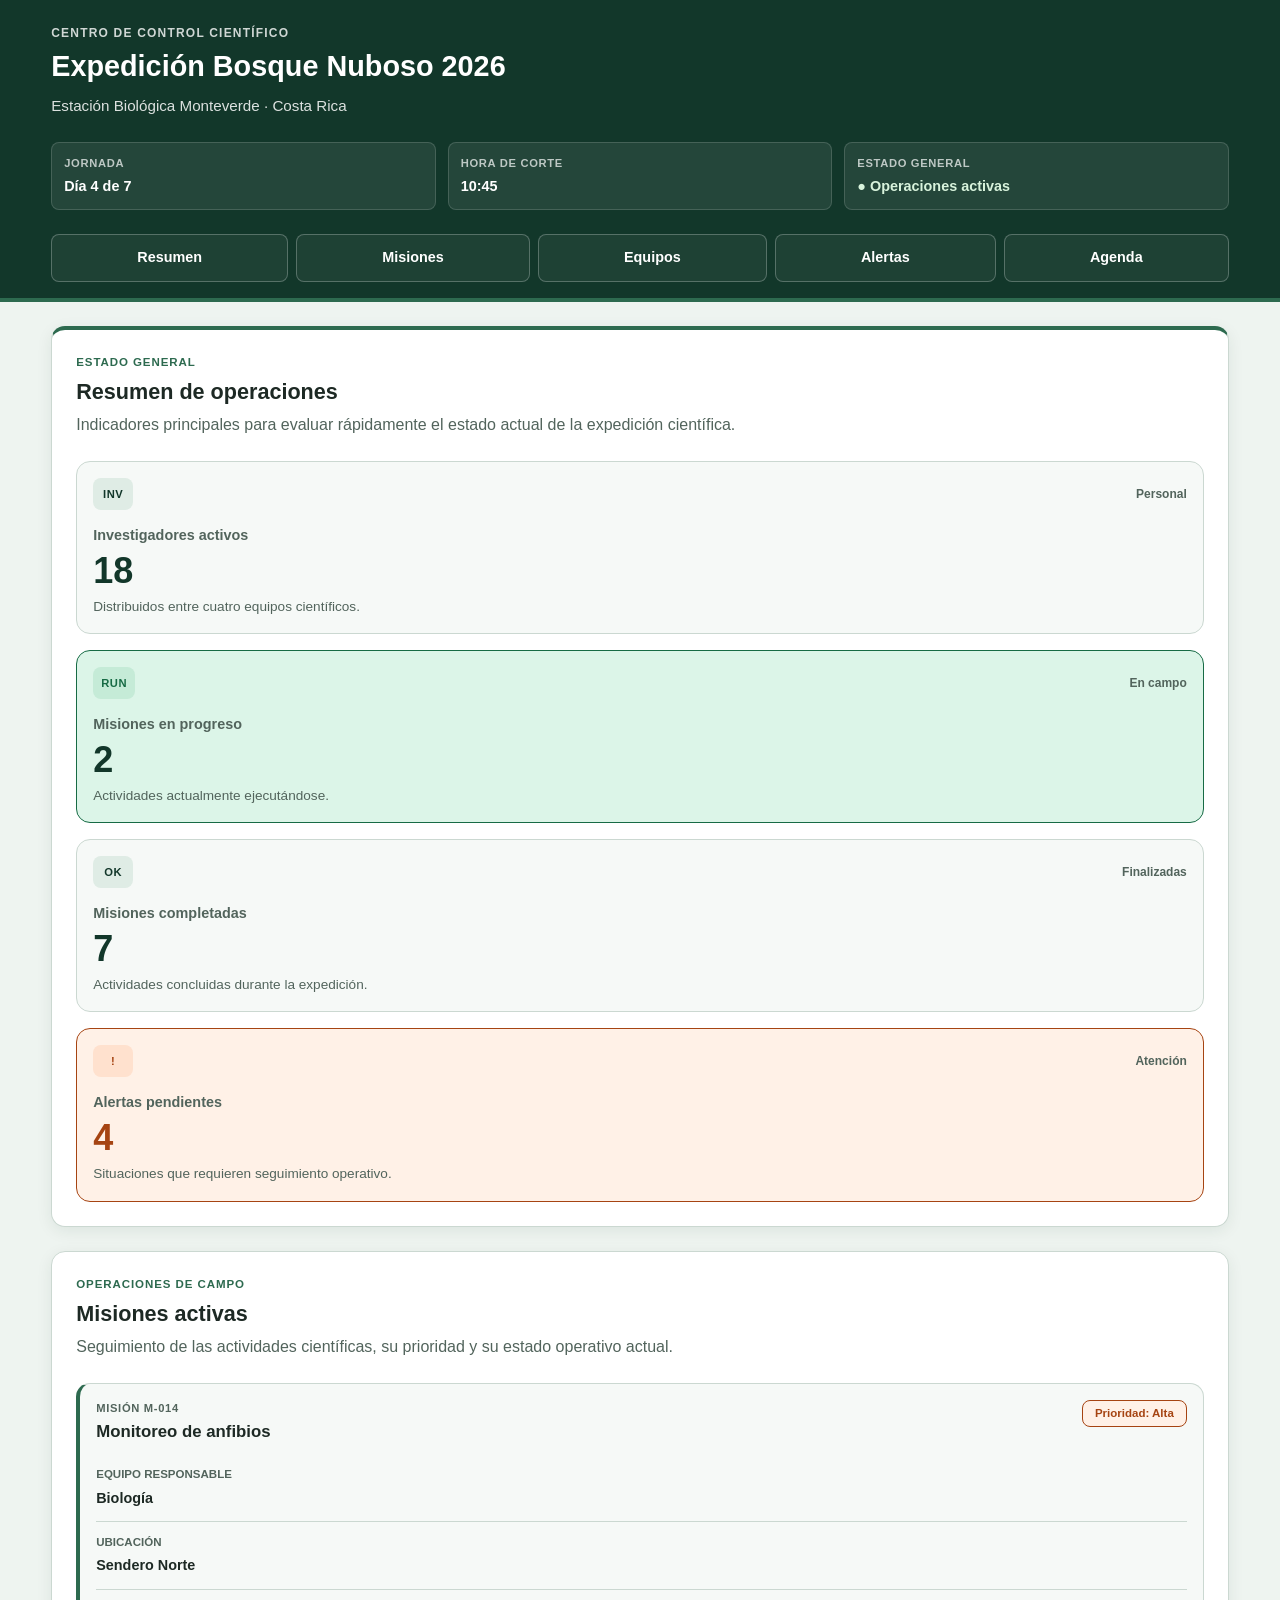
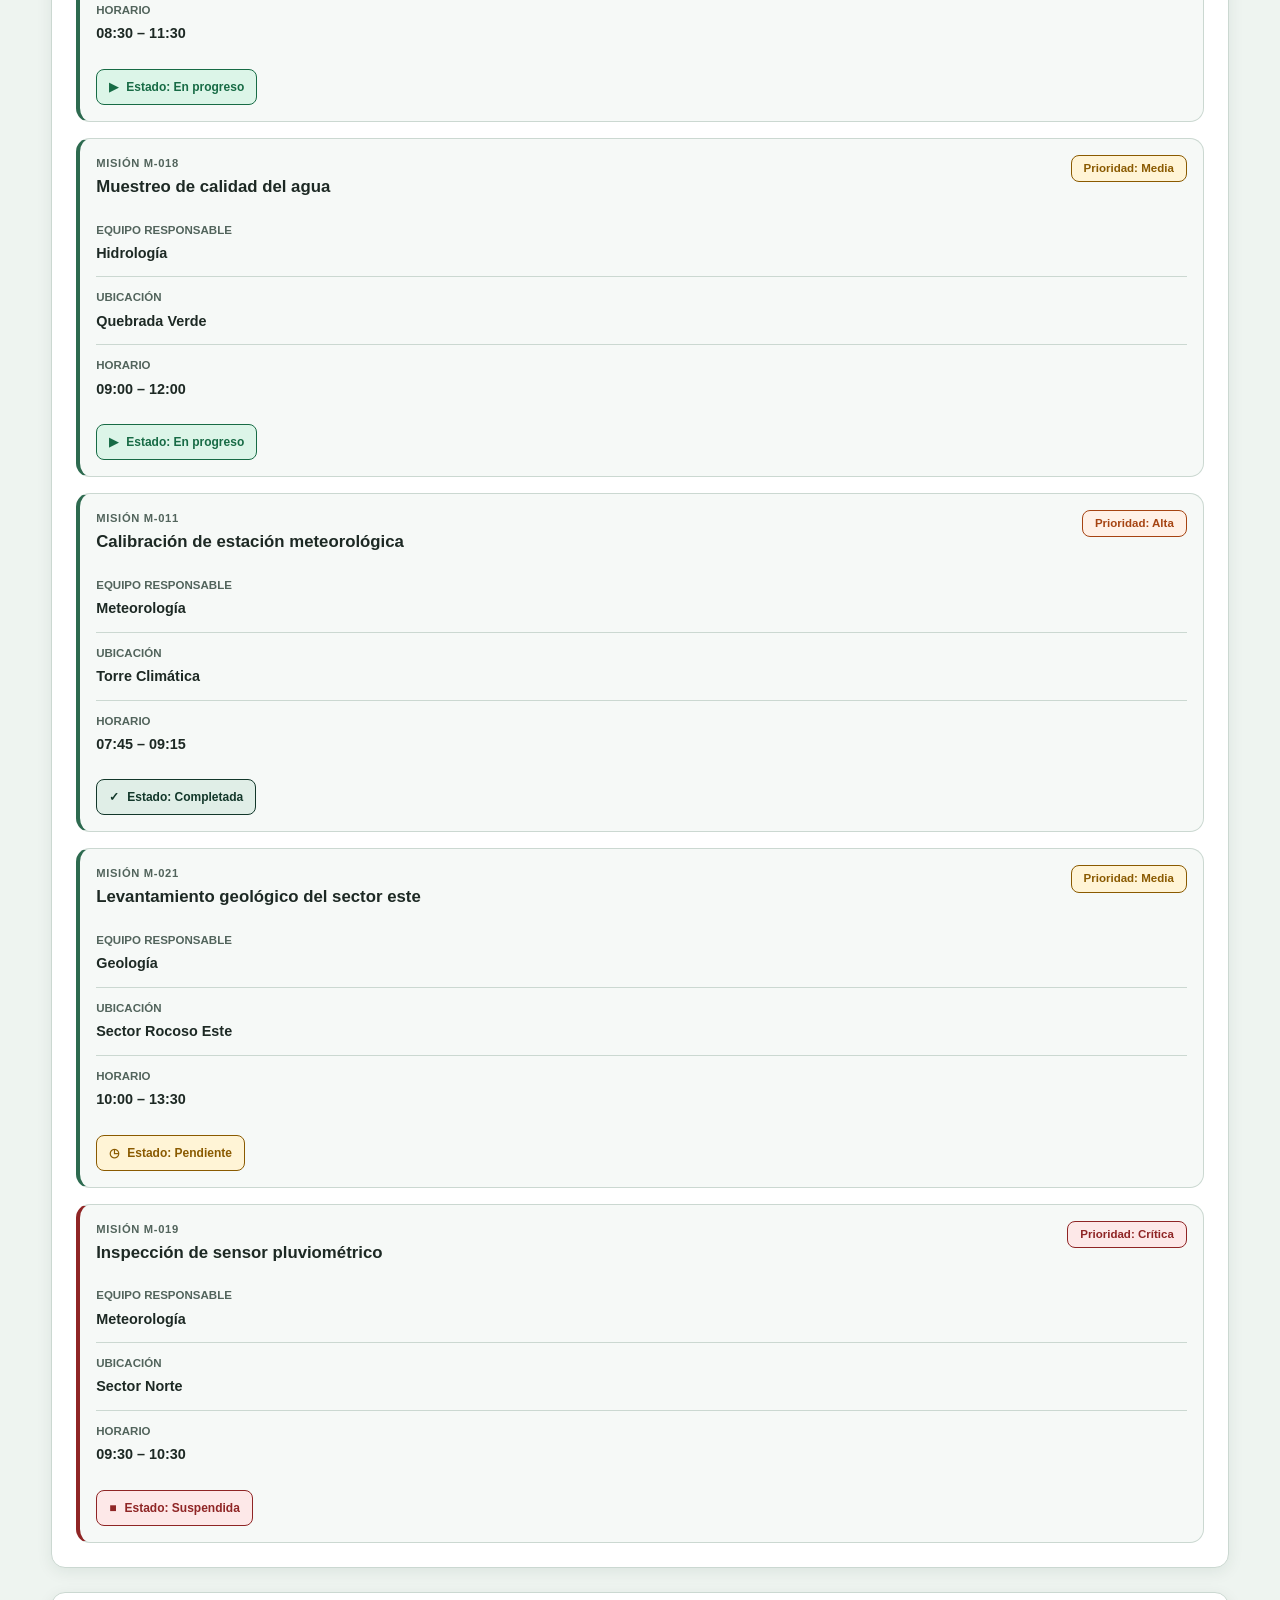
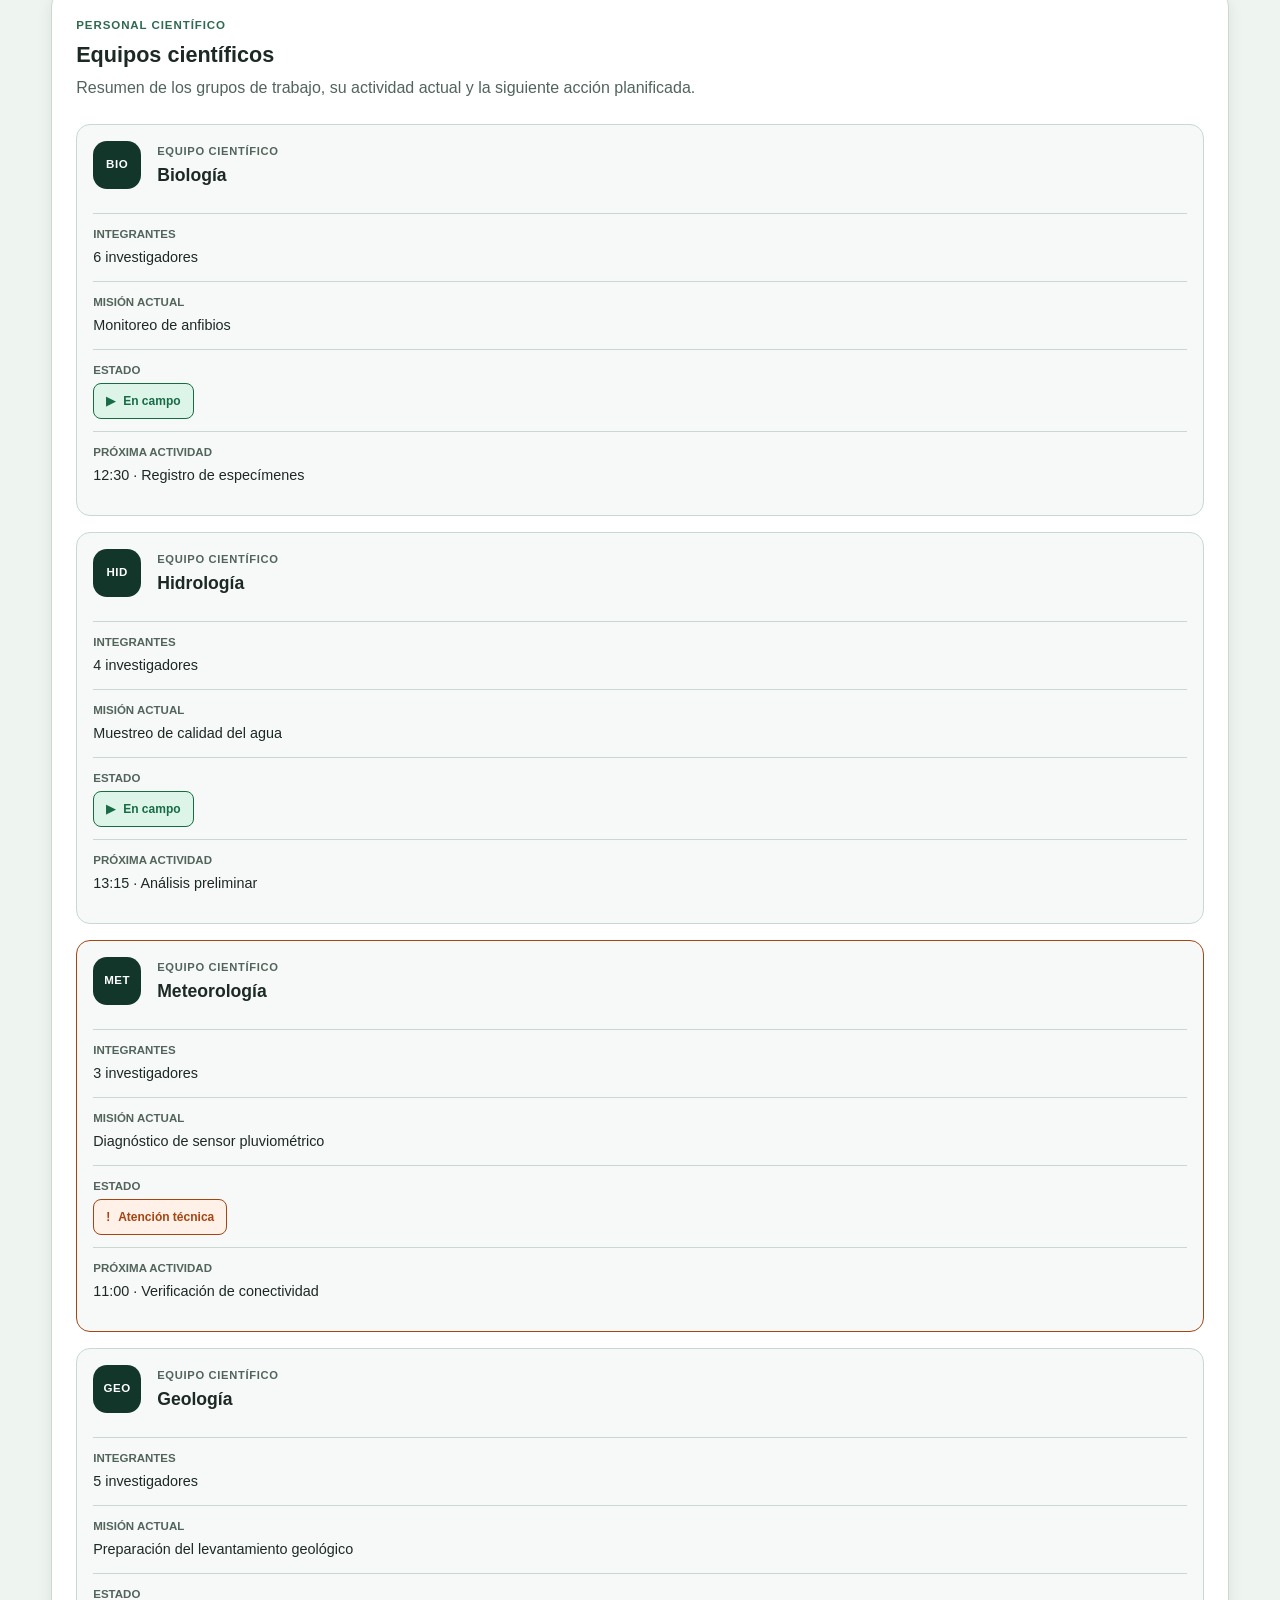
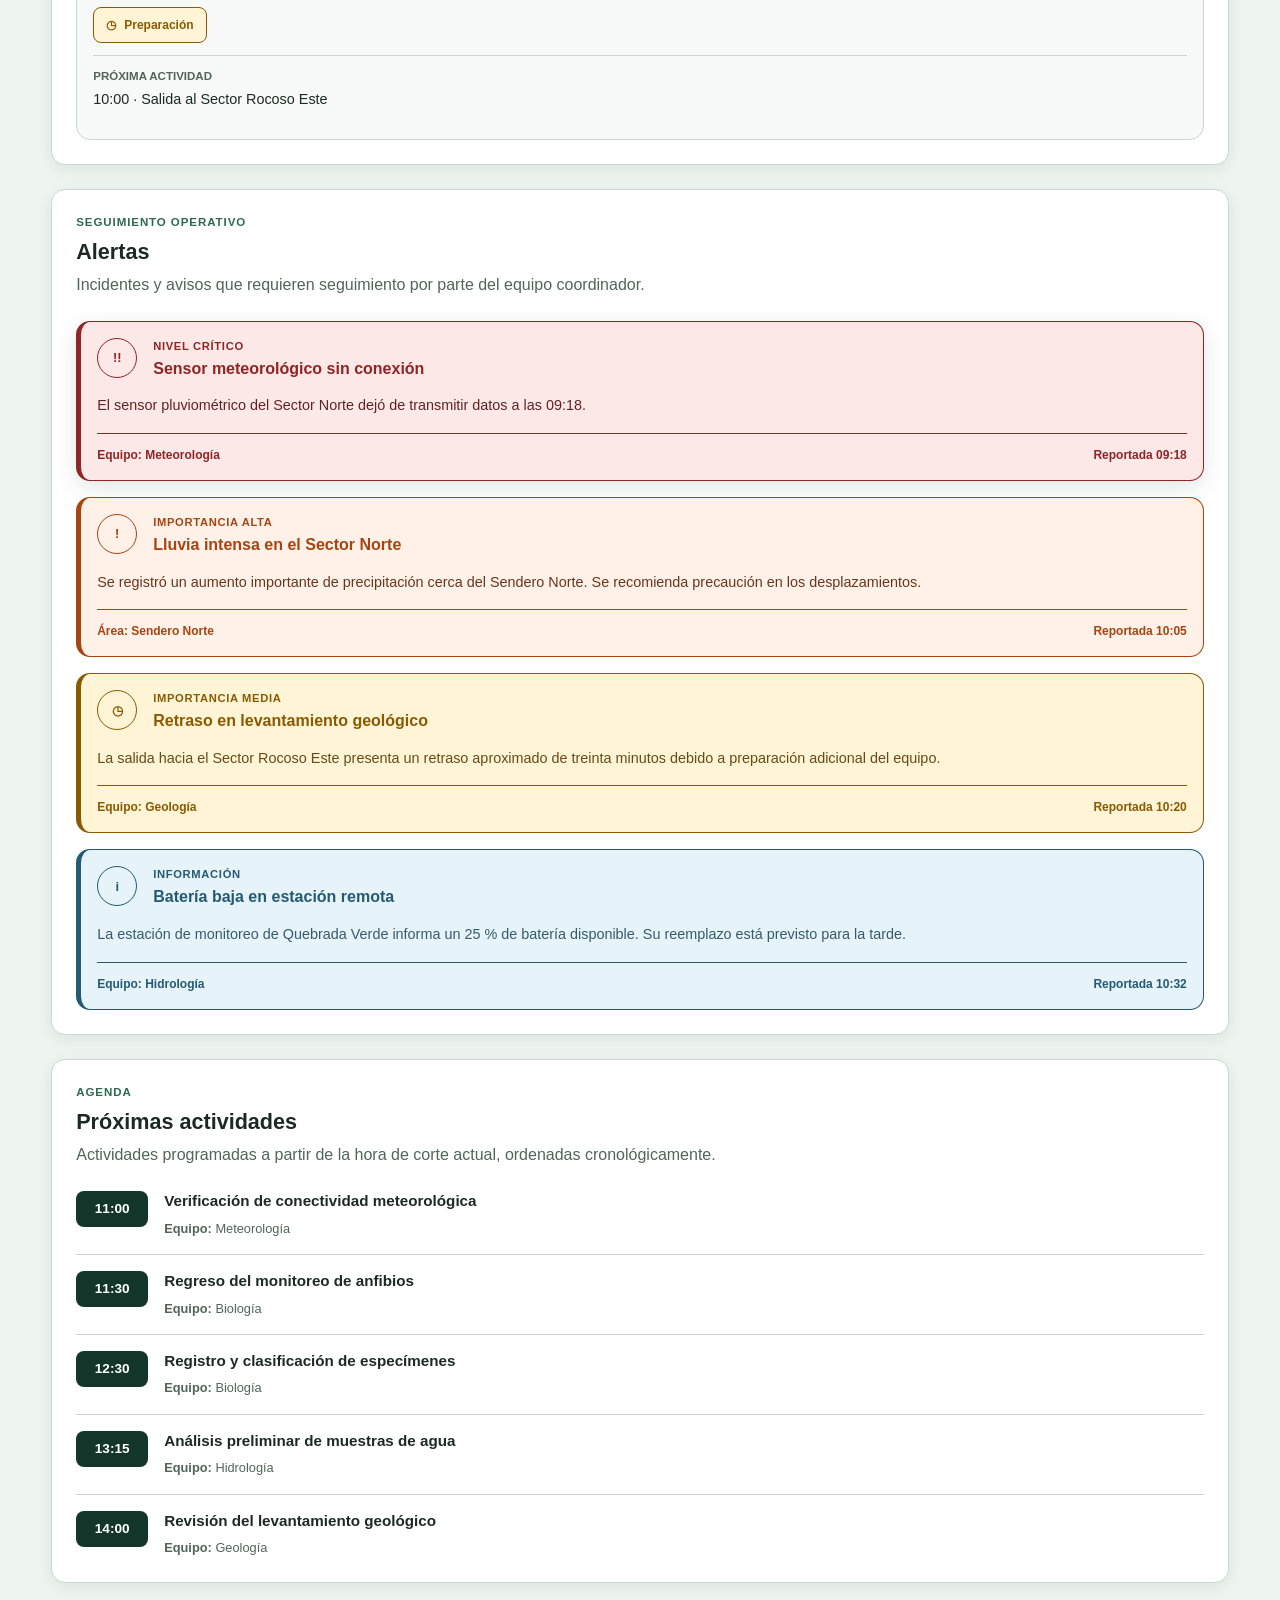
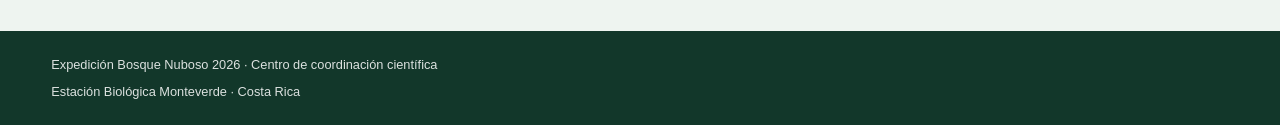
==== commit 2c631370: "Incorpora alertas y agenda de la expedicion" ====
--- a/caso1/index.html
+++ b/caso1/index.html
@@ -45,7 +45,9 @@
                     Único h1 del documento.
                     Representa el tema principal de toda la página.
                 -->
-                <h1>Expedición Bosque Nuboso 2026</h1>
+                <h1>
+                    Expedición Bosque Nuboso 2026
+                </h1>
 
                 <p class="ubicacion-expedicion">
                     Estación Biológica Monteverde · Costa Rica
@@ -53,11 +55,12 @@
 
             </div>
 
+
             <!--
-                Resumen inmediato del día operativo.
-
-                Flexbox permite distribuir estos datos en una sola
-                dimensión y envolverlos cuando el espacio disminuye.
+                Resumen inmediato de la jornada operativa.
+
+                Flexbox distribuye estos datos y permite
+                su envoltura en pantallas pequeñas.
             -->
             <div
                 class="estado-expedicion"
@@ -76,6 +79,7 @@
 
                 </p>
 
+
                 <p class="dato-operativo">
 
                     <span class="dato-etiqueta">
@@ -88,6 +92,7 @@
 
                 </p>
 
+
                 <p class="dato-operativo dato-operativo-activo">
 
                     <span class="dato-etiqueta">
@@ -95,8 +100,8 @@
                     </span>
 
                     <!--
-                        El símbolo y el texto comunican el estado,
-                        por lo que no depende únicamente del color.
+                        El símbolo y el texto permiten reconocer
+                        el estado sin depender únicamente del color.
                     -->
                     <strong>
                         <span aria-hidden="true">●</span>
@@ -110,11 +115,7 @@
 
             <!-- =================================================
                  NAVEGACIÓN PRINCIPAL
-                 =================================================
-
-                 La navegación utiliza enlaces reales hacia
-                 secciones existentes dentro del documento.
-            -->
+                 ================================================= -->
             <nav
                 class="navegacion-principal"
                 aria-label="Navegación principal"
@@ -155,8 +156,11 @@
          CONTENIDO PRINCIPAL
          =====================================================
 
-         En commits posteriores este contenedor se transformará
-         en la estructura principal mediante CSS Grid.
+         Actualmente las secciones se presentan de forma
+         vertical siguiendo la estrategia mobile-first.
+
+         En el Commit 5 este contenedor se transformará
+         en la cuadrícula principal mediante CSS Grid.
     -->
     <main class="contenedor panel-control">
 
@@ -187,15 +191,10 @@
             </header>
 
 
-            <!--
-                Los indicadores se organizan mediante Flexbox.
-
-                Cada indicador es un article porque constituye
-                una unidad independiente de información dentro
-                del resumen operativo.
-            -->
             <div class="indicadores-operacion">
 
+
+                <!-- Investigadores -->
                 <article class="indicador">
 
                     <div class="indicador-encabezado">
@@ -228,6 +227,7 @@
                 </article>
 
 
+                <!-- Misiones en progreso -->
                 <article class="indicador indicador-destacado">
 
                     <div class="indicador-encabezado">
@@ -260,6 +260,7 @@
                 </article>
 
 
+                <!-- Misiones completadas -->
                 <article class="indicador">
 
                     <div class="indicador-encabezado">
@@ -292,6 +293,7 @@
                 </article>
 
 
+                <!-- Alertas pendientes -->
                 <article class="indicador indicador-alerta">
 
                     <div class="indicador-encabezado">
@@ -354,16 +356,6 @@
             </header>
 
 
-            <!--
-                Se muestran cinco misiones.
-
-                Cada misión se representa mediante <article>
-                porque constituye una unidad independiente
-                dentro de la sección.
-
-                Se utiliza <dl> para asociar correctamente
-                cada dato con su correspondiente descripción.
-            -->
             <div class="lista-misiones">
 
 
@@ -428,13 +420,9 @@
                             </dt>
 
                             <dd>
-                                <time datetime="08:30">
-                                    08:30
-                                </time>
+                                <time datetime="08:30">08:30</time>
                                 –
-                                <time datetime="11:30">
-                                    11:30
-                                </time>
+                                <time datetime="11:30">11:30</time>
                             </dd>
 
                         </div>
@@ -520,13 +508,9 @@
                             </dt>
 
                             <dd>
-                                <time datetime="09:00">
-                                    09:00
-                                </time>
+                                <time datetime="09:00">09:00</time>
                                 –
-                                <time datetime="12:00">
-                                    12:00
-                                </time>
+                                <time datetime="12:00">12:00</time>
                             </dd>
 
                         </div>
@@ -612,13 +596,9 @@
                             </dt>
 
                             <dd>
-                                <time datetime="07:45">
-                                    07:45
-                                </time>
+                                <time datetime="07:45">07:45</time>
                                 –
-                                <time datetime="09:15">
-                                    09:15
-                                </time>
+                                <time datetime="09:15">09:15</time>
                             </dd>
 
                         </div>
@@ -704,13 +684,9 @@
                             </dt>
 
                             <dd>
-                                <time datetime="10:00">
-                                    10:00
-                                </time>
+                                <time datetime="10:00">10:00</time>
                                 –
-                                <time datetime="13:30">
-                                    13:30
-                                </time>
+                                <time datetime="13:30">13:30</time>
                             </dd>
 
                         </div>
@@ -738,7 +714,9 @@
                 <!-- =========================================
                      MISIÓN 5
                      ========================================= -->
-                <article class="tarjeta-mision tarjeta-mision-suspendida">
+                <article
+                    class="tarjeta-mision tarjeta-mision-suspendida"
+                >
 
                     <header class="mision-encabezado">
 
@@ -796,13 +774,9 @@
                             </dt>
 
                             <dd>
-                                <time datetime="09:30">
-                                    09:30
-                                </time>
+                                <time datetime="09:30">09:30</time>
                                 –
-                                <time datetime="10:30">
-                                    10:30
-                                </time>
+                                <time datetime="10:30">10:30</time>
                             </dd>
 
                         </div>
@@ -857,18 +831,11 @@
             </header>
 
 
-            <!--
-                Los cuatro equipos exigidos por la consigna
-                se presentan como artículos independientes.
-
-                La suma de integrantes coincide con los
-                18 investigadores activos del resumen.
-            -->
             <div class="lista-equipos">
 
 
                 <!-- =========================================
-                     EQUIPO BIOLOGÍA
+                     BIOLOGÍA
                      ========================================= -->
                 <article class="tarjeta-equipo">
 
@@ -931,6 +898,7 @@
                             </dt>
 
                             <dd>
+
                                 <span class="estado estado-progreso">
 
                                     <span aria-hidden="true">
@@ -940,6 +908,7 @@
                                     En campo
 
                                 </span>
+
                             </dd>
 
                         </div>
@@ -966,7 +935,7 @@
 
 
                 <!-- =========================================
-                     EQUIPO HIDROLOGÍA
+                     HIDROLOGÍA
                      ========================================= -->
                 <article class="tarjeta-equipo">
 
@@ -1029,6 +998,7 @@
                             </dt>
 
                             <dd>
+
                                 <span class="estado estado-progreso">
 
                                     <span aria-hidden="true">
@@ -1038,6 +1008,7 @@
                                     En campo
 
                                 </span>
+
                             </dd>
 
                         </div>
@@ -1064,9 +1035,11 @@
 
 
                 <!-- =========================================
-                     EQUIPO METEOROLOGÍA
+                     METEOROLOGÍA
                      ========================================= -->
-                <article class="tarjeta-equipo tarjeta-equipo-atencion">
+                <article
+                    class="tarjeta-equipo tarjeta-equipo-atencion"
+                >
 
                     <header class="equipo-encabezado">
 
@@ -1127,6 +1100,7 @@
                             </dt>
 
                             <dd>
+
                                 <span class="estado estado-atencion">
 
                                     <span aria-hidden="true">
@@ -1136,6 +1110,7 @@
                                     Atención técnica
 
                                 </span>
+
                             </dd>
 
                         </div>
@@ -1162,7 +1137,7 @@
 
 
                 <!-- =========================================
-                     EQUIPO GEOLOGÍA
+                     GEOLOGÍA
                      ========================================= -->
                 <article class="tarjeta-equipo">
 
@@ -1225,6 +1200,7 @@
                             </dt>
 
                             <dd>
+
                                 <span class="estado estado-pendiente">
 
                                     <span aria-hidden="true">
@@ -1234,6 +1210,7 @@
                                     Preparación
 
                                 </span>
+
                             </dd>
 
                         </div>
@@ -1264,11 +1241,16 @@
 
 
         <!-- =================================================
-             ALERTAS
-             ================================================= -->
+             ALERTAS OPERATIVAS
+             =================================================
+
+             Se utiliza aside porque las alertas complementan
+             las operaciones principales y requieren especial
+             atención del usuario.
+        -->
         <aside
             id="alertas"
-            class="seccion-panel"
+            class="seccion-panel seccion-alertas"
         >
 
             <header class="encabezado-seccion">
@@ -1282,20 +1264,227 @@
                 </h2>
 
                 <p>
-                    Situaciones que requieren seguimiento por parte
-                    del equipo coordinador de la expedición.
+                    Incidentes y avisos que requieren seguimiento
+                    por parte del equipo coordinador.
                 </p>
 
             </header>
 
-            <!--
-                Las cuatro alertas y su jerarquía visual
-                serán desarrolladas en el Commit 4.
-            -->
-            <p class="contenido-pendiente">
-                El sistema jerarquizado de alertas se incorporará
-                durante la siguiente etapa.
-            </p>
+
+            <div class="lista-alertas">
+
+
+                <!-- =========================================
+                     ALERTA CRÍTICA
+                     ========================================= -->
+                <article
+                    class="alerta alerta-critica"
+                >
+
+                    <header class="alerta-encabezado">
+
+                        <span
+                            class="alerta-simbolo"
+                            aria-hidden="true"
+                        >
+                            !!
+                        </span>
+
+                        <div class="alerta-titulo">
+
+                            <p class="alerta-nivel">
+                                Nivel crítico
+                            </p>
+
+                            <h3>
+                                Sensor meteorológico sin conexión
+                            </h3>
+
+                        </div>
+
+                    </header>
+
+
+                    <p class="alerta-descripcion">
+                        El sensor pluviométrico del Sector Norte
+                        dejó de transmitir datos a las 09:18.
+                    </p>
+
+
+                    <footer class="alerta-pie">
+
+                        <span>
+                            Equipo: Meteorología
+                        </span>
+
+                        <time datetime="09:18">
+                            Reportada 09:18
+                        </time>
+
+                    </footer>
+
+                </article>
+
+
+                <!-- =========================================
+                     ALERTA ALTA
+                     ========================================= -->
+                <article
+                    class="alerta alerta-alta"
+                >
+
+                    <header class="alerta-encabezado">
+
+                        <span
+                            class="alerta-simbolo"
+                            aria-hidden="true"
+                        >
+                            !
+                        </span>
+
+                        <div class="alerta-titulo">
+
+                            <p class="alerta-nivel">
+                                Importancia alta
+                            </p>
+
+                            <h3>
+                                Lluvia intensa en el Sector Norte
+                            </h3>
+
+                        </div>
+
+                    </header>
+
+
+                    <p class="alerta-descripcion">
+                        Se registró un aumento importante de
+                        precipitación cerca del Sendero Norte.
+                        Se recomienda precaución en los desplazamientos.
+                    </p>
+
+
+                    <footer class="alerta-pie">
+
+                        <span>
+                            Área: Sendero Norte
+                        </span>
+
+                        <time datetime="10:05">
+                            Reportada 10:05
+                        </time>
+
+                    </footer>
+
+                </article>
+
+
+                <!-- =========================================
+                     ALERTA MEDIA
+                     ========================================= -->
+                <article
+                    class="alerta alerta-media"
+                >
+
+                    <header class="alerta-encabezado">
+
+                        <span
+                            class="alerta-simbolo"
+                            aria-hidden="true"
+                        >
+                            ◷
+                        </span>
+
+                        <div class="alerta-titulo">
+
+                            <p class="alerta-nivel">
+                                Importancia media
+                            </p>
+
+                            <h3>
+                                Retraso en levantamiento geológico
+                            </h3>
+
+                        </div>
+
+                    </header>
+
+
+                    <p class="alerta-descripcion">
+                        La salida hacia el Sector Rocoso Este presenta
+                        un retraso aproximado de treinta minutos
+                        debido a preparación adicional del equipo.
+                    </p>
+
+
+                    <footer class="alerta-pie">
+
+                        <span>
+                            Equipo: Geología
+                        </span>
+
+                        <time datetime="10:20">
+                            Reportada 10:20
+                        </time>
+
+                    </footer>
+
+                </article>
+
+
+                <!-- =========================================
+                     ALERTA INFORMATIVA
+                     ========================================= -->
+                <article
+                    class="alerta alerta-informativa"
+                >
+
+                    <header class="alerta-encabezado">
+
+                        <span
+                            class="alerta-simbolo"
+                            aria-hidden="true"
+                        >
+                            i
+                        </span>
+
+                        <div class="alerta-titulo">
+
+                            <p class="alerta-nivel">
+                                Información
+                            </p>
+
+                            <h3>
+                                Batería baja en estación remota
+                            </h3>
+
+                        </div>
+
+                    </header>
+
+
+                    <p class="alerta-descripcion">
+                        La estación de monitoreo de Quebrada Verde
+                        informa un 25 % de batería disponible.
+                        Su reemplazo está previsto para la tarde.
+                    </p>
+
+
+                    <footer class="alerta-pie">
+
+                        <span>
+                            Equipo: Hidrología
+                        </span>
+
+                        <time datetime="10:32">
+                            Reportada 10:32
+                        </time>
+
+                    </footer>
+
+                </article>
+
+            </div>
 
         </aside>
 
@@ -1305,7 +1494,7 @@
              ================================================= -->
         <section
             id="agenda"
-            class="seccion-panel"
+            class="seccion-panel seccion-agenda"
         >
 
             <header class="encabezado-seccion">
@@ -1319,20 +1508,153 @@
                 </h2>
 
                 <p>
-                    Agenda cronológica de las siguientes actividades
-                    programadas para los equipos científicos.
+                    Actividades programadas a partir de la hora
+                    de corte actual, ordenadas cronológicamente.
                 </p>
 
             </header>
 
+
             <!--
-                Las cinco actividades cronológicas exigidas
-                serán incorporadas en el Commit 4.
+                <ol> representa correctamente una secuencia
+                donde el orden cronológico tiene significado.
+
+                Cada elemento contiene hora, actividad
+                y equipo relacionado.
             -->
-            <p class="contenido-pendiente">
-                La agenda cronológica detallada será incorporada
-                durante la siguiente etapa.
-            </p>
+            <ol class="lista-agenda">
+
+
+                <!-- Actividad 1 -->
+                <li class="actividad-agenda">
+
+                    <time
+                        class="actividad-hora"
+                        datetime="11:00"
+                    >
+                        11:00
+                    </time>
+
+                    <div class="actividad-contenido">
+
+                        <h3>
+                            Verificación de conectividad meteorológica
+                        </h3>
+
+                        <p>
+                            <strong>Equipo:</strong>
+                            Meteorología
+                        </p>
+
+                    </div>
+
+                </li>
+
+
+                <!-- Actividad 2 -->
+                <li class="actividad-agenda">
+
+                    <time
+                        class="actividad-hora"
+                        datetime="11:30"
+                    >
+                        11:30
+                    </time>
+
+                    <div class="actividad-contenido">
+
+                        <h3>
+                            Regreso del monitoreo de anfibios
+                        </h3>
+
+                        <p>
+                            <strong>Equipo:</strong>
+                            Biología
+                        </p>
+
+                    </div>
+
+                </li>
+
+
+                <!-- Actividad 3 -->
+                <li class="actividad-agenda">
+
+                    <time
+                        class="actividad-hora"
+                        datetime="12:30"
+                    >
+                        12:30
+                    </time>
+
+                    <div class="actividad-contenido">
+
+                        <h3>
+                            Registro y clasificación de especímenes
+                        </h3>
+
+                        <p>
+                            <strong>Equipo:</strong>
+                            Biología
+                        </p>
+
+                    </div>
+
+                </li>
+
+
+                <!-- Actividad 4 -->
+                <li class="actividad-agenda">
+
+                    <time
+                        class="actividad-hora"
+                        datetime="13:15"
+                    >
+                        13:15
+                    </time>
+
+                    <div class="actividad-contenido">
+
+                        <h3>
+                            Análisis preliminar de muestras de agua
+                        </h3>
+
+                        <p>
+                            <strong>Equipo:</strong>
+                            Hidrología
+                        </p>
+
+                    </div>
+
+                </li>
+
+
+                <!-- Actividad 5 -->
+                <li class="actividad-agenda">
+
+                    <time
+                        class="actividad-hora"
+                        datetime="14:00"
+                    >
+                        14:00
+                    </time>
+
+                    <div class="actividad-contenido">
+
+                        <h3>
+                            Revisión del levantamiento geológico
+                        </h3>
+
+                        <p>
+                            <strong>Equipo:</strong>
+                            Geología
+                        </p>
+
+                    </div>
+
+                </li>
+
+            </ol>
 
         </section>
 
--- a/caso1/css/estilos.css
+++ b/caso1/css/estilos.css
@@ -2,18 +2,19 @@
    CASO 1
    CENTRO DE CONTROL DE UNA EXPEDICIÓN CIENTÍFICA
 
-   Commit 3:
-   - Se mantienen encabezado, navegación e indicadores.
-   - Se incorporan cinco misiones científicas completas.
-   - Se incorporan cuatro equipos científicos.
-   - Se agregan estados y prioridades identificables
-     mediante texto, símbolos y color.
-   - Se amplía el uso justificado de Flexbox.
-   - Continúa el enfoque mobile-first.
-
-   El layout principal con CSS Grid, el posicionamiento
-   avanzado y las media queries se incorporarán en
-   commits posteriores.
+   Commit 4:
+   - Se mantienen los componentes previamente construidos.
+   - Se incorporan cuatro alertas operativas.
+   - Se establece una jerarquía de alertas:
+     crítica, alta, media e informativa.
+   - Se agregan cinco actividades en orden cronológico.
+   - Los estados importantes utilizan texto, símbolos y color.
+   - Se amplía el uso de Flexbox.
+   - Se mantiene el enfoque mobile-first.
+
+   En el Commit 5 se incorporará CSS Grid para resolver
+   la estructura principal del centro de control y se
+   utilizará posicionamiento CSS de forma justificada.
    ========================================================== */
 
 
@@ -23,63 +24,50 @@
 
 :root {
 
-    /* ------------------------------------------------------
-       Colores principales de identidad
-       ------------------------------------------------------ */
+    /* Colores principales */
     --color-primario: #12372a;
     --color-primario-claro: #1b513c;
     --color-secundario: #2d6a4f;
 
-    /* ------------------------------------------------------
-       Fondos
-       ------------------------------------------------------ */
+    /* Fondos */
     --color-fondo: #eef4f0;
     --color-superficie: #ffffff;
     --color-superficie-secundaria: #f6f9f7;
 
-    /* ------------------------------------------------------
-       Texto
-       ------------------------------------------------------ */
+    /* Texto */
     --color-texto: #1d2924;
     --color-texto-secundario: #52645c;
     --color-texto-claro: #ffffff;
 
-    /* ------------------------------------------------------
-       Bordes
-       ------------------------------------------------------ */
+    /* Bordes */
     --color-borde: #cbd8d1;
     --color-borde-fuerte: #9eb4a8;
 
-    /* ------------------------------------------------------
-       Estados positivos
-       ------------------------------------------------------ */
+    /* Estados positivos */
     --color-activo: #176b45;
     --color-activo-fondo: #dcf5e8;
 
-    /* ------------------------------------------------------
-       Estados de advertencia
-       ------------------------------------------------------ */
+    /* Advertencias */
     --color-advertencia: #8a5a00;
     --color-advertencia-fondo: #fff4d6;
 
-    /* ------------------------------------------------------
-       Estados críticos
-       ------------------------------------------------------ */
+    /* Alertas altas */
     --color-alerta: #a64412;
     --color-alerta-fondo: #fff1e7;
 
+    /* Estados críticos */
     --color-critico: #8f2525;
     --color-critico-fondo: #fde8e8;
 
-    /* ------------------------------------------------------
-       Estados neutrales
-       ------------------------------------------------------ */
+    /* Estados informativos */
+    --color-informativo: #245a73;
+    --color-informativo-fondo: #e6f3f8;
+
+    /* Estados neutrales */
     --color-neutral: #53616a;
     --color-neutral-fondo: #edf1f3;
 
-    /* ------------------------------------------------------
-       Espaciado reutilizable
-       ------------------------------------------------------ */
+    /* Espaciado */
     --espacio-2xs: 0.25rem;
     --espacio-xs: 0.5rem;
     --espacio-sm: 0.75rem;
@@ -88,23 +76,20 @@
     --espacio-xl: 2rem;
     --espacio-2xl: 3rem;
 
-    /* ------------------------------------------------------
-       Bordes redondeados
-       ------------------------------------------------------ */
+    /* Bordes redondeados */
     --radio-xs: 0.35rem;
     --radio-sm: 0.5rem;
     --radio-md: 0.875rem;
     --radio-lg: 1.25rem;
 
-    /* ------------------------------------------------------
-       Sombras
-       ------------------------------------------------------ */
+    /* Sombras */
     --sombra-suave:
         0 0.25rem 1rem rgba(18, 55, 42, 0.08);
 
-    /* ------------------------------------------------------
-       Ancho máximo general
-       ------------------------------------------------------ */
+    --sombra-media:
+        0 0.4rem 1.4rem rgba(18, 55, 42, 0.12);
+
+    /* Ancho máximo */
     --ancho-contenido: 75rem;
 }
 
@@ -113,11 +98,6 @@
    2. MODELO DE CAJA GLOBAL
    ========================================================== */
 
-/*
-   border-box permite que width incluya padding y border.
-   Esto ayuda a evitar desbordamientos y dimensiones
-   inesperadas.
-*/
 *,
 *::before,
 *::after {
@@ -150,13 +130,6 @@
 }
 
 
-/*
-   Contenedor reutilizable.
-
-   width en porcentaje permite responder al ancho
-   del dispositivo y max-width impide que el contenido
-   crezca indefinidamente en pantallas grandes.
-*/
 .contenedor {
     width: 92%;
     max-width: var(--ancho-contenido);
@@ -166,7 +139,7 @@
 
 
 /* ==========================================================
-   4. TIPOGRAFÍA GENERAL
+   4. TIPOGRAFÍA
    ========================================================== */
 
 h1,
@@ -248,7 +221,6 @@
     font-weight: 700;
 
     letter-spacing: 0.1em;
-
     text-transform: uppercase;
 
     opacity: 0.8;
@@ -265,17 +237,10 @@
 
 
 /* ==========================================================
-   6. ESTADO GENERAL DE LA EXPEDICIÓN
+   6. ESTADO GENERAL
    FLEXBOX
    ========================================================== */
 
-/*
-   Flexbox se utiliza porque los datos pertenecen a una
-   distribución principalmente unidimensional.
-
-   flex-wrap permite que los elementos bajen de línea
-   naturalmente si falta espacio.
-*/
 .estado-expedicion {
     display: flex;
     flex-wrap: wrap;
@@ -314,7 +279,6 @@
     font-weight: 700;
 
     letter-spacing: 0.06em;
-
     text-transform: uppercase;
 
     opacity: 0.7;
@@ -334,7 +298,7 @@
 
 
 /* ==========================================================
-   7. NAVEGACIÓN PRINCIPAL
+   7. NAVEGACIÓN
    FLEXBOX
    ========================================================== */
 
@@ -343,13 +307,6 @@
 }
 
 
-/*
-   La navegación constituye una necesidad real de
-   distribución horizontal/unidimensional.
-
-   En teléfono los enlaces pueden envolverse mediante
-   flex-wrap en lugar de provocar scroll horizontal.
-*/
 .lista-navegacion {
     display: flex;
     flex-wrap: wrap;
@@ -395,10 +352,6 @@
 }
 
 
-/*
-   Se proporciona una respuesta visual tanto para mouse
-   como para navegación mediante teclado.
-*/
 .lista-navegacion a:hover,
 .lista-navegacion a:focus-visible {
     background-color:
@@ -424,10 +377,6 @@
 }
 
 
-/*
-   Las secciones comparten una misma apariencia base.
-   Esto aprovecha la cascada y evita duplicar estilos.
-*/
 .seccion-panel {
     margin-bottom: var(--espacio-lg);
 
@@ -467,13 +416,12 @@
     font-weight: 700;
 
     letter-spacing: 0.08em;
-
     text-transform: uppercase;
 }
 
 
 /* ==========================================================
-   9. RESUMEN DE OPERACIONES
+   9. RESUMEN
    ========================================================== */
 
 .seccion-resumen {
@@ -484,11 +432,6 @@
 }
 
 
-/*
-   Los cuatro indicadores utilizan Flexbox.
-
-   En teléfono comienzan apilados naturalmente.
-*/
 .indicadores-operacion {
     display: flex;
     flex-direction: column;
@@ -593,7 +536,6 @@
 
 .indicador-destacado {
     background-color: var(--color-activo-fondo);
-
     border-color: var(--color-activo);
 }
 
@@ -607,7 +549,6 @@
 
 .indicador-alerta {
     background-color: var(--color-alerta-fondo);
-
     border-color: var(--color-alerta);
 }
 
@@ -628,13 +569,6 @@
    11. LISTA DE MISIONES
    ========================================================== */
 
-/*
-   En esta versión mobile-first las misiones se presentan
-   una debajo de otra.
-
-   Flexbox permite controlar el flujo vertical y el espacio
-   entre tarjetas sin recurrir a márgenes individuales.
-*/
 .lista-misiones {
     display: flex;
     flex-direction: column;
@@ -644,7 +578,7 @@
 
 
 /* ==========================================================
-   12. TARJETA DE MISIÓN
+   12. TARJETAS DE MISIÓN
    ========================================================== */
 
 .tarjeta-mision {
@@ -669,12 +603,6 @@
 }
 
 
-/*
-   Flexbox organiza el nombre de la misión y la prioridad.
-
-   flex-wrap evita que una prioridad larga produzca
-   desplazamiento horizontal en teléfonos estrechos.
-*/
 .mision-encabezado {
     display: flex;
     flex-wrap: wrap;
@@ -704,13 +632,12 @@
     font-weight: 700;
 
     letter-spacing: 0.06em;
-
     text-transform: uppercase;
 }
 
 
 /* ==========================================================
-   13. PRIORIDADES DE MISIÓN
+   13. PRIORIDADES
    ========================================================== */
 
 .prioridad {
@@ -734,30 +661,24 @@
 
 .prioridad-media {
     color: var(--color-advertencia);
-
-    background-color:
-        var(--color-advertencia-fondo);
+    background-color: var(--color-advertencia-fondo);
 }
 
 
 .prioridad-alta {
     color: var(--color-alerta);
-
-    background-color:
-        var(--color-alerta-fondo);
+    background-color: var(--color-alerta-fondo);
 }
 
 
 .prioridad-critica {
     color: var(--color-critico);
-
-    background-color:
-        var(--color-critico-fondo);
-}
-
-
-/* ==========================================================
-   14. INFORMACIÓN DE LAS MISIONES
+    background-color: var(--color-critico-fondo);
+}
+
+
+/* ==========================================================
+   14. INFORMACIÓN DE MISIONES
    ========================================================== */
 
 .mision-datos {
@@ -822,12 +743,6 @@
    15. ESTADOS
    ========================================================== */
 
-/*
-   Los estados usan texto y símbolo además de color.
-
-   Esto permite comprender el significado incluso cuando
-   el usuario no distingue correctamente los colores.
-*/
 .estado {
     display: inline-flex;
 
@@ -853,40 +768,31 @@
 
 .estado-progreso {
     color: var(--color-activo);
-
-    background-color:
-        var(--color-activo-fondo);
+    background-color: var(--color-activo-fondo);
 }
 
 
 .estado-completada {
     color: var(--color-primario);
-
     background-color: #e0eee7;
 }
 
 
 .estado-pendiente {
     color: var(--color-advertencia);
-
-    background-color:
-        var(--color-advertencia-fondo);
+    background-color: var(--color-advertencia-fondo);
 }
 
 
 .estado-suspendida {
     color: var(--color-critico);
-
-    background-color:
-        var(--color-critico-fondo);
+    background-color: var(--color-critico-fondo);
 }
 
 
 .estado-atencion {
     color: var(--color-alerta);
-
-    background-color:
-        var(--color-alerta-fondo);
+    background-color: var(--color-alerta-fondo);
 }
 
 
@@ -896,16 +802,9 @@
 
 
 /* ==========================================================
-   16. LISTA DE EQUIPOS
-   ========================================================== */
-
-/*
-   Los equipos utilizan inicialmente una distribución
-   vertical adecuada para pantallas pequeñas.
-
-   Posteriormente, las media queries permitirán reorganizar
-   estas tarjetas en más columnas.
-*/
+   16. EQUIPOS
+   ========================================================== */
+
 .lista-equipos {
     display: flex;
     flex-direction: column;
@@ -913,10 +812,6 @@
     gap: var(--espacio-md);
 }
 
-
-/* ==========================================================
-   17. TARJETAS DE EQUIPO
-   ========================================================== */
 
 .tarjeta-equipo {
     min-width: 0;
@@ -940,10 +835,6 @@
 }
 
 
-/*
-   El encabezado de cada equipo utiliza Flexbox para
-   alinear el identificador con el nombre del equipo.
-*/
 .equipo-encabezado {
     display: flex;
 
@@ -989,7 +880,6 @@
     font-weight: 700;
 
     letter-spacing: 0.06em;
-
     text-transform: uppercase;
 }
 
@@ -1000,10 +890,6 @@
     font-size: 1.1rem;
 }
 
-
-/* ==========================================================
-   18. INFORMACIÓN DE EQUIPOS
-   ========================================================== */
 
 .equipo-datos {
     margin-bottom: 0;
@@ -1041,28 +927,300 @@
 
 
 /* ==========================================================
-   19. CONTENIDO TEMPORAL
+   17. ALERTAS
    ========================================================== */
 
 /*
-   Estos bloques permanecerán solamente mientras las
-   secciones de alertas y agenda se desarrollan.
+   Las alertas se presentan inicialmente en una sola
+   columna para facilitar su localización en teléfono.
+
+   Su importancia se comunica mediante:
+   - texto;
+   - símbolo;
+   - borde;
+   - fondo;
+   - color.
+
+   Por lo tanto, el significado no depende exclusivamente
+   de la percepción del color.
 */
-.contenido-pendiente {
+.lista-alertas {
+    display: flex;
+    flex-direction: column;
+
+    gap: var(--espacio-md);
+}
+
+
+.alerta {
+    min-width: 0;
+
+    padding: var(--espacio-md);
+
+    border:
+        0.0625rem
+        solid
+        var(--color-borde);
+
+    border-left-width: 0.35rem;
+
+    border-radius: var(--radio-md);
+}
+
+
+.alerta-encabezado {
+    display: flex;
+
+    align-items: flex-start;
+
+    gap: var(--espacio-md);
+
+    margin-bottom: var(--espacio-md);
+}
+
+
+.alerta-simbolo {
+    display: inline-flex;
+
+    flex: 0 0 auto;
+
+    align-items: center;
+    justify-content: center;
+
+    width: 2.5rem;
+    height: 2.5rem;
+
+    font-size: 0.8rem;
+    font-weight: 700;
+
+    border:
+        0.0625rem
+        solid
+        currentColor;
+
+    border-radius: 50%;
+}
+
+
+.alerta-titulo {
+    min-width: 0;
+}
+
+
+.alerta-titulo h3 {
     margin-bottom: 0;
 
-    padding: var(--espacio-md);
-
+    font-size: 1rem;
+}
+
+
+.alerta-nivel {
+    margin-bottom: var(--espacio-2xs);
+
+    font-size: 0.7rem;
+    font-weight: 700;
+
+    letter-spacing: 0.06em;
+    text-transform: uppercase;
+}
+
+
+.alerta-descripcion {
     color: var(--color-texto-secundario);
 
-    background-color: var(--color-fondo);
-
-    border:
-        0.0625rem
-        dashed
+    font-size: 0.9rem;
+}
+
+
+.alerta-pie {
+    display: flex;
+    flex-wrap: wrap;
+
+    justify-content: space-between;
+
+    gap: var(--espacio-sm);
+
+    padding-top: var(--espacio-sm);
+
+    font-size: 0.75rem;
+    font-weight: 700;
+
+    border-top:
+        0.0625rem
+        solid
+        currentColor;
+}
+
+
+/* ==========================================================
+   18. NIVELES DE ALERTA
+   ========================================================== */
+
+/*
+   Alerta crítica:
+   mayor peso visual de la sección.
+*/
+.alerta-critica {
+    color: var(--color-critico);
+
+    background-color:
+        var(--color-critico-fondo);
+
+    border-color:
+        var(--color-critico);
+
+    box-shadow: var(--sombra-media);
+}
+
+
+.alerta-critica .alerta-descripcion {
+    color: #602323;
+}
+
+
+/* Alerta de importancia alta */
+.alerta-alta {
+    color: var(--color-alerta);
+
+    background-color:
+        var(--color-alerta-fondo);
+
+    border-color:
+        var(--color-alerta);
+}
+
+
+.alerta-alta .alerta-descripcion {
+    color: #69351b;
+}
+
+
+/* Alerta de importancia media */
+.alerta-media {
+    color: var(--color-advertencia);
+
+    background-color:
+        var(--color-advertencia-fondo);
+
+    border-color:
+        var(--color-advertencia);
+}
+
+
+.alerta-media .alerta-descripcion {
+    color: #654b15;
+}
+
+
+/* Alerta informativa */
+.alerta-informativa {
+    color: var(--color-informativo);
+
+    background-color:
+        var(--color-informativo-fondo);
+
+    border-color:
+        var(--color-informativo);
+}
+
+
+.alerta-informativa .alerta-descripcion {
+    color: #355b6d;
+}
+
+
+/* ==========================================================
+   19. AGENDA
+   ========================================================== */
+
+.lista-agenda {
+    margin: 0;
+    padding: 0;
+
+    list-style: none;
+}
+
+
+/*
+   Cada actividad se organiza mediante Flexbox:
+   hora a un lado y contenido al otro.
+
+   flex-wrap evita problemas cuando el espacio sea
+   especialmente reducido.
+*/
+.actividad-agenda {
+    display: flex;
+    flex-wrap: wrap;
+
+    align-items: flex-start;
+
+    gap: var(--espacio-md);
+
+    padding-block: var(--espacio-md);
+
+    border-bottom:
+        0.0625rem
+        solid
         var(--color-borde);
+}
+
+
+.actividad-agenda:first-child {
+    padding-top: 0;
+}
+
+
+.actividad-agenda:last-child {
+    padding-bottom: 0;
+
+    border-bottom: 0;
+}
+
+
+/* Hora con fuerte jerarquía visual */
+.actividad-hora {
+    display: inline-flex;
+
+    flex: 0 0 4.5rem;
+
+    justify-content: center;
+
+    padding:
+        var(--espacio-xs)
+        var(--espacio-sm);
+
+    color: var(--color-texto-claro);
+
+    font-size: 0.85rem;
+    font-weight: 700;
+
+    background-color:
+        var(--color-primario);
 
     border-radius: var(--radio-sm);
+}
+
+
+.actividad-contenido {
+    flex: 1 1 12rem;
+
+    min-width: 0;
+}
+
+
+.actividad-contenido h3 {
+    margin-bottom: var(--espacio-xs);
+
+    font-size: 0.95rem;
+}
+
+
+.actividad-contenido p {
+    margin-bottom: 0;
+
+    color: var(--color-texto-secundario);
+
+    font-size: 0.8rem;
 }
 
 
@@ -1081,7 +1239,6 @@
 
 .contenido-pie {
     display: flex;
-
     flex-direction: column;
 
     gap: var(--espacio-xs);
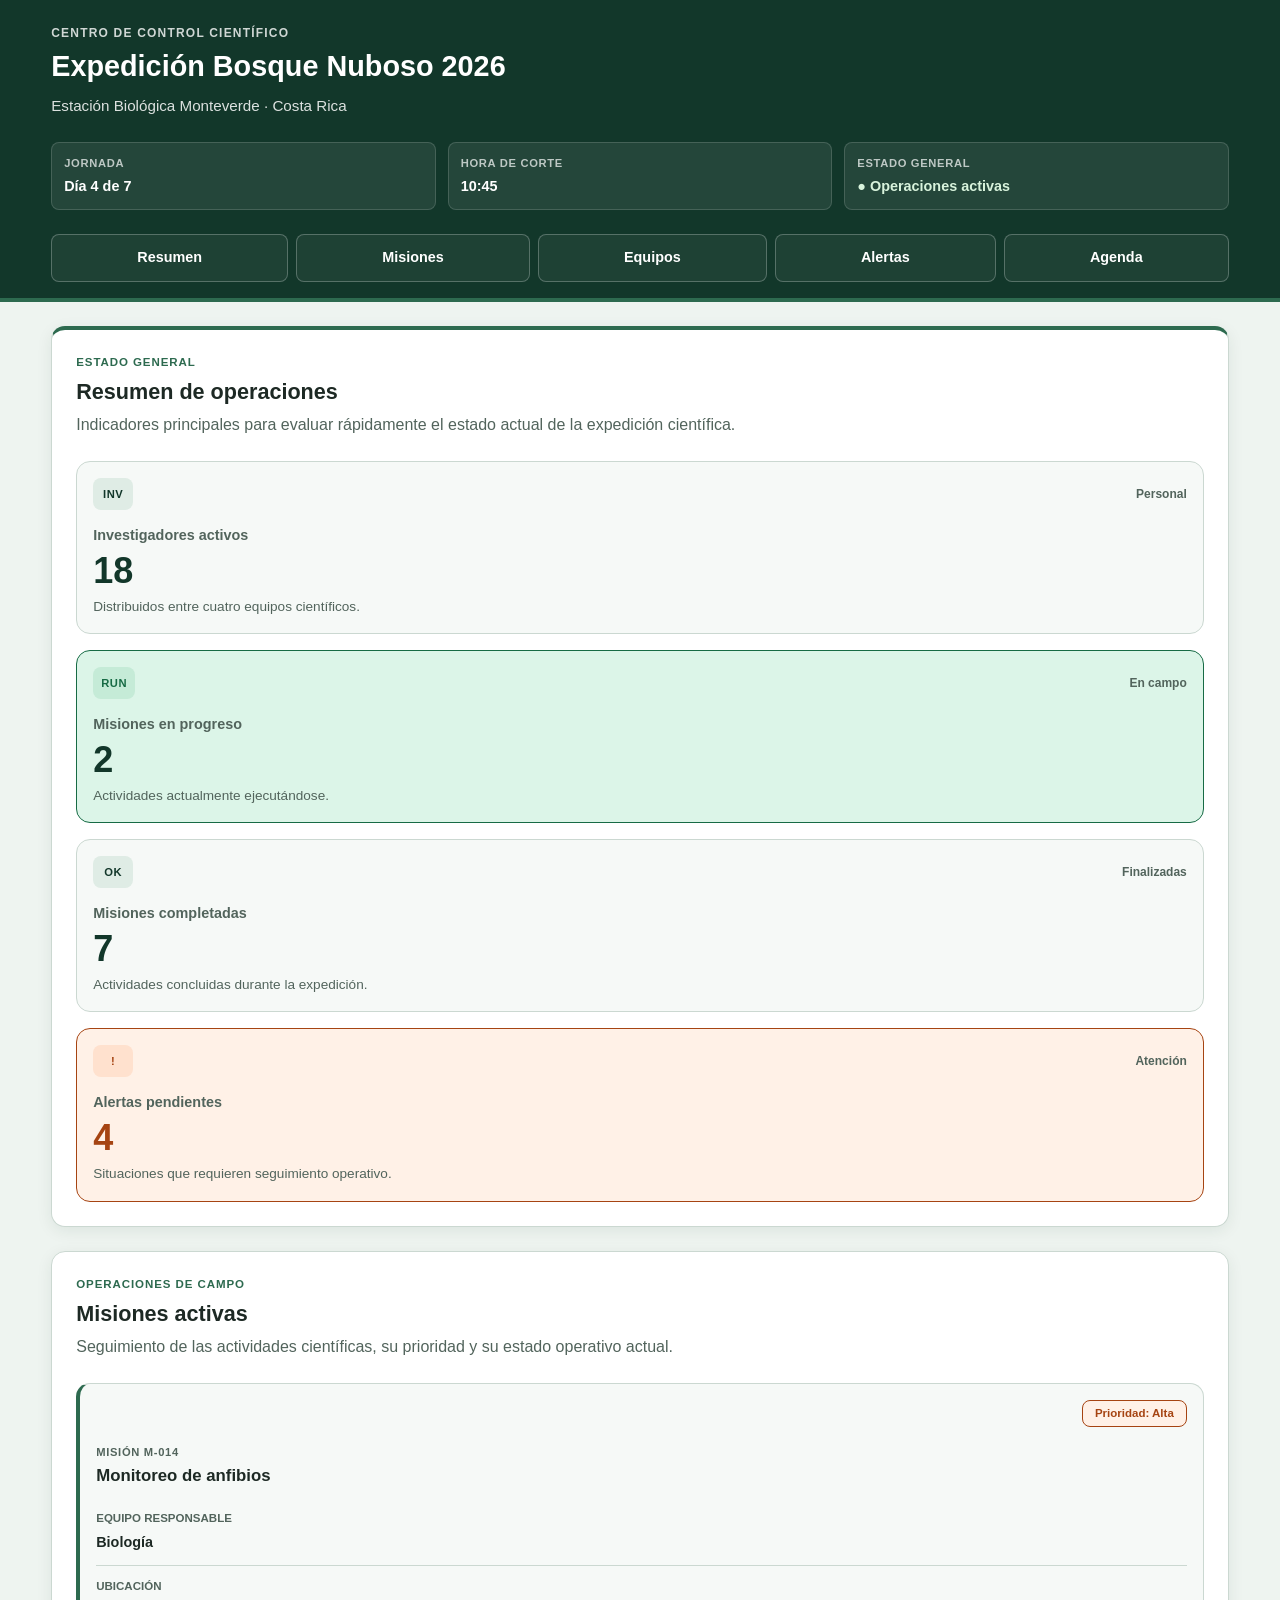
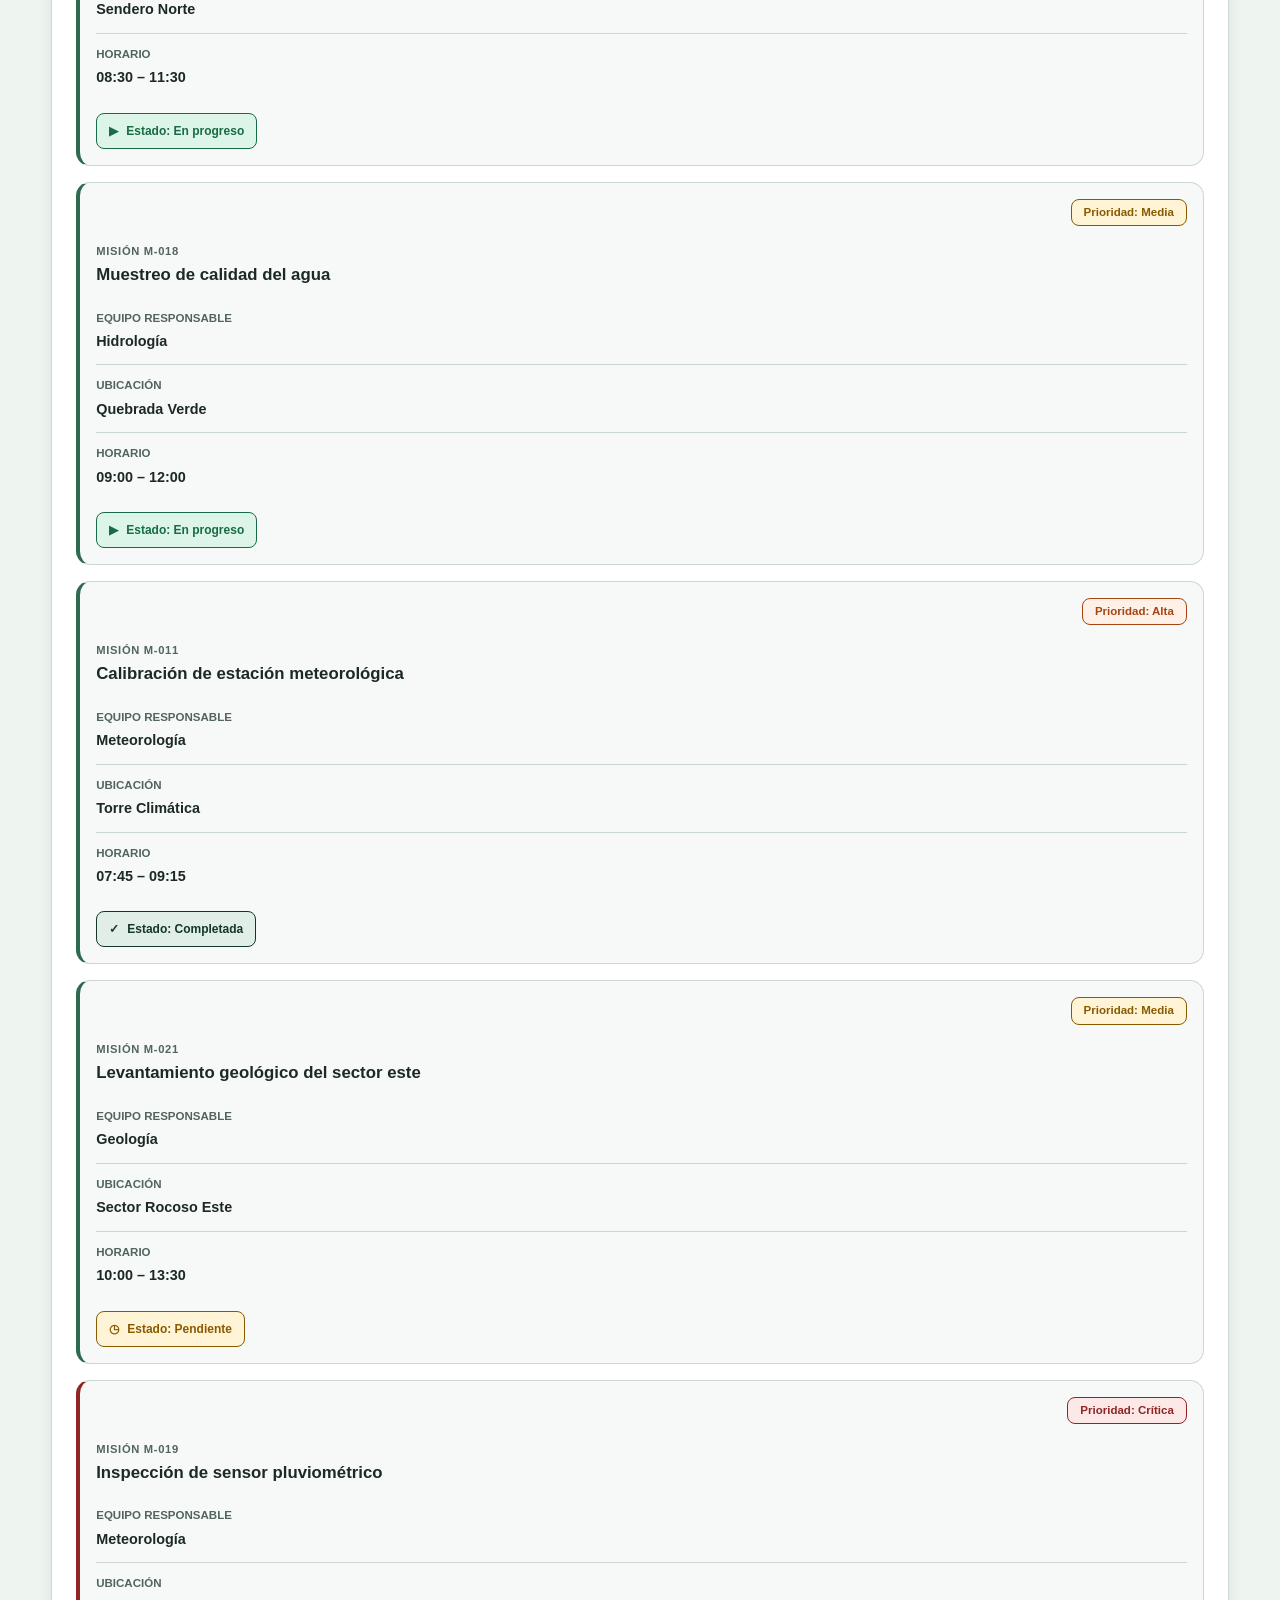
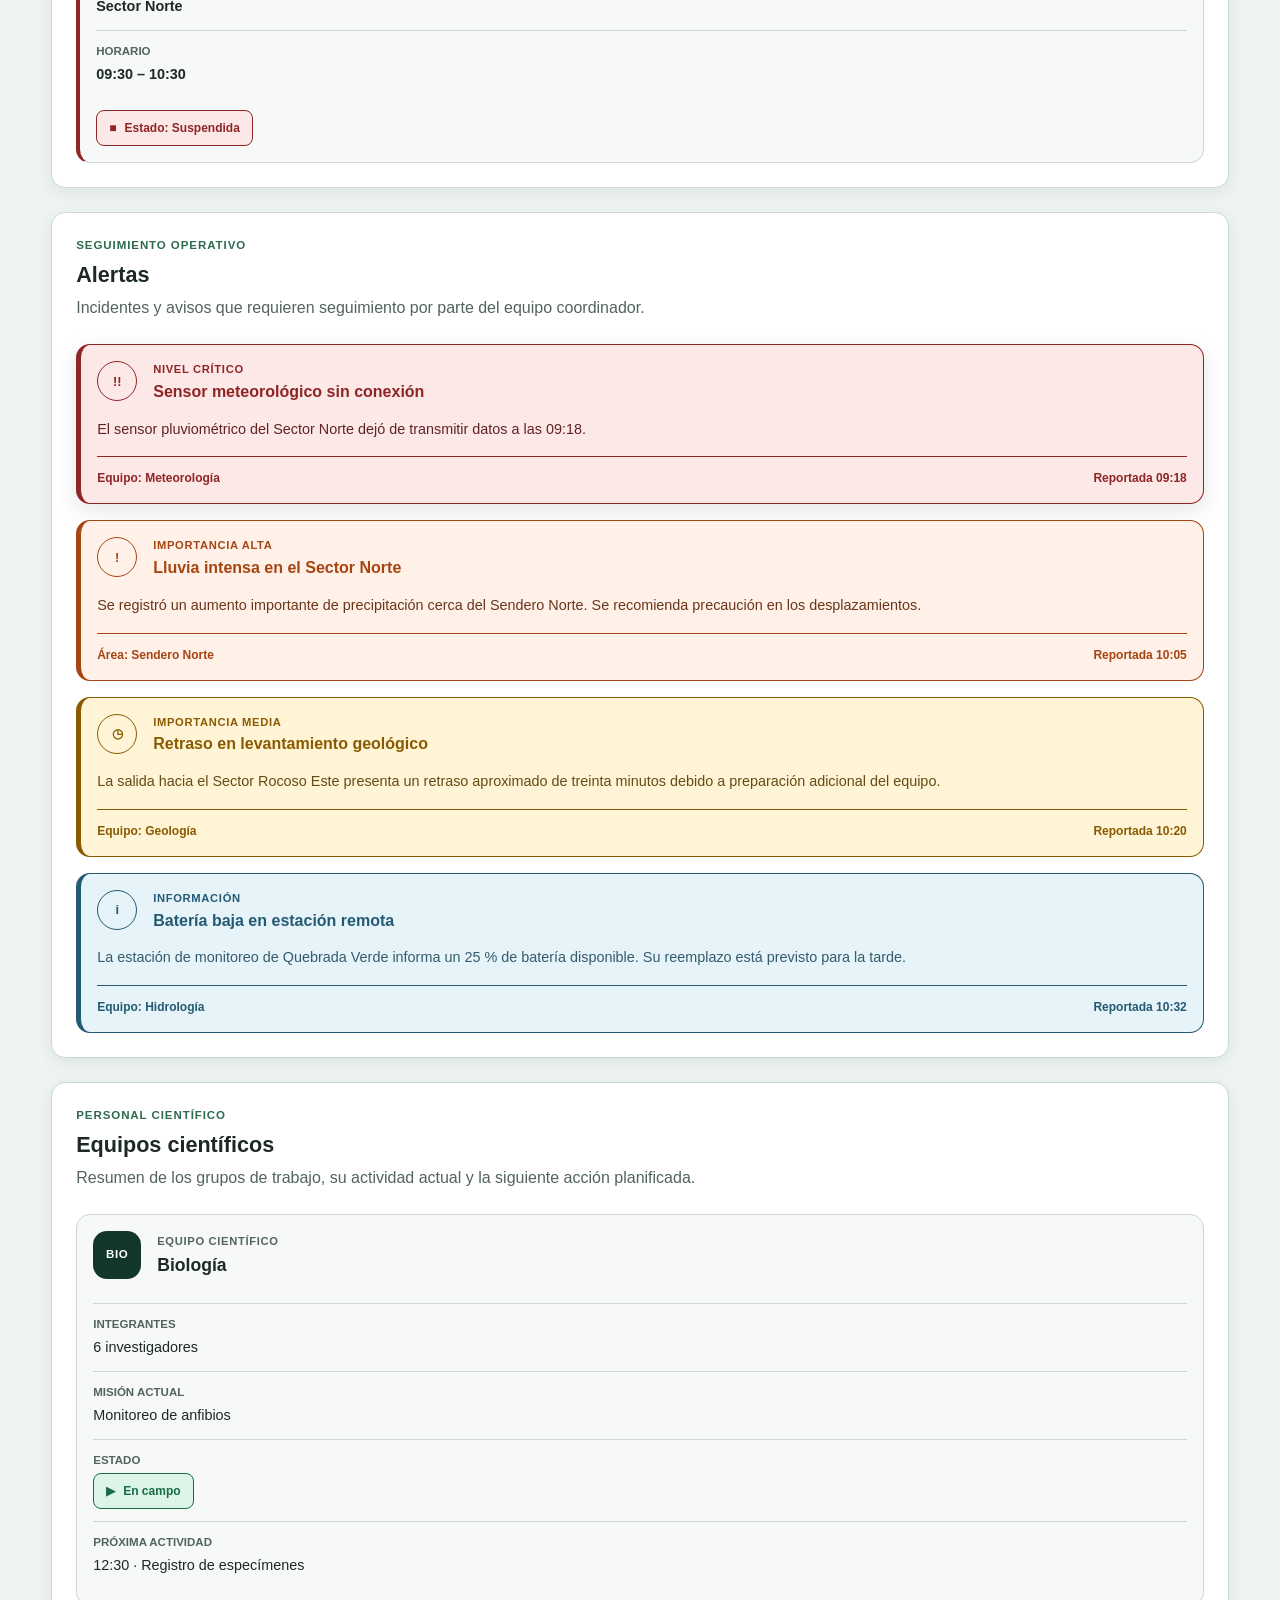
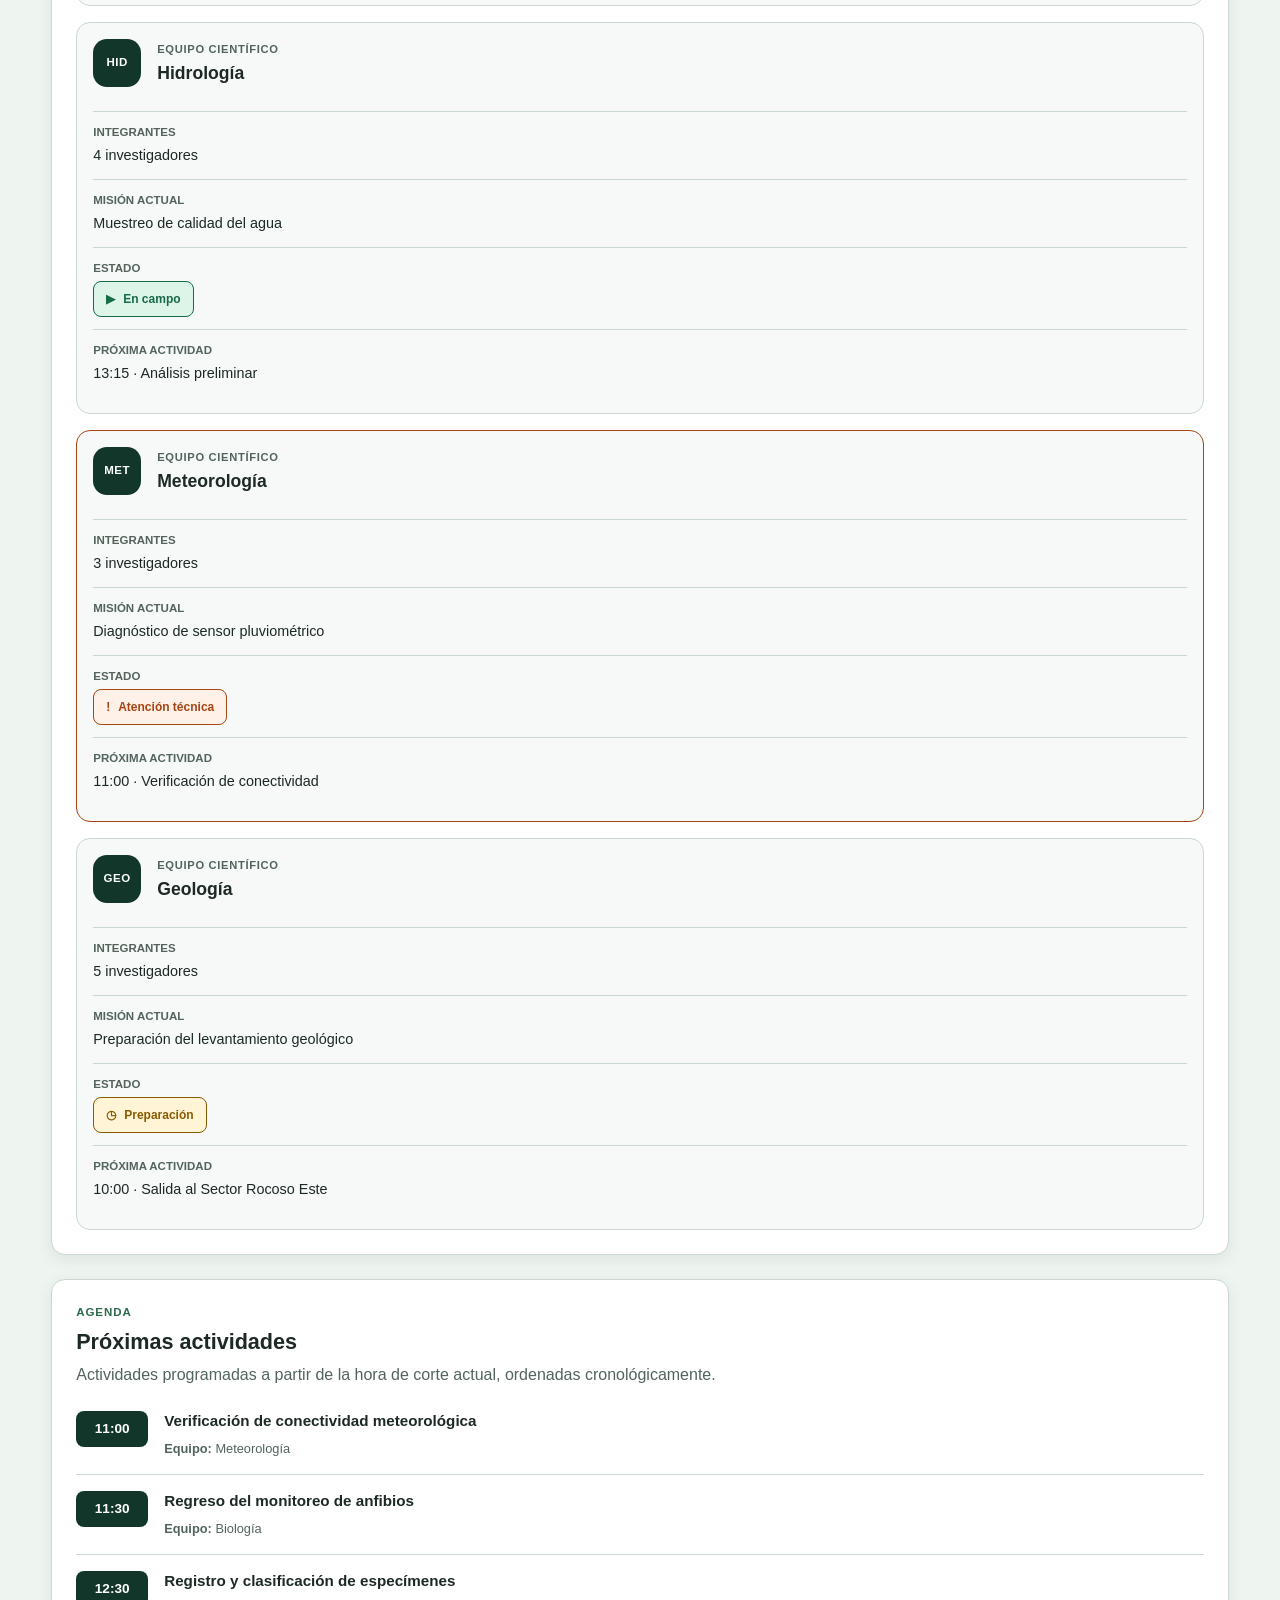
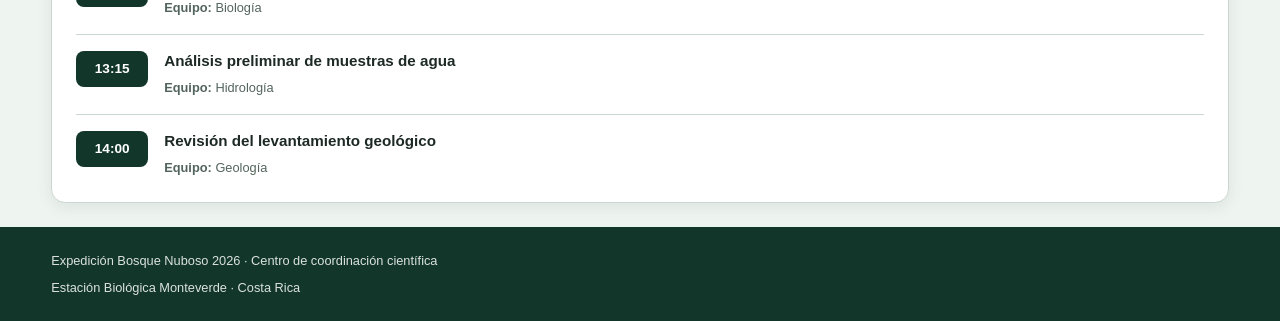
==== commit 2eaa381d: "Implementa Grid Flexbox y posicionamiento del caso 1" ====
--- a/caso1/index.html
+++ b/caso1/index.html
@@ -6,7 +6,7 @@
 
     <!--
         Permite que el diseño responda correctamente
-        al ancho real de teléfonos y tabletas.
+        al ancho real del dispositivo.
     -->
     <meta name="viewport" content="width=device-width, initial-scale=1.0">
 
@@ -25,12 +25,7 @@
 
     <!-- =====================================================
          ENCABEZADO PRINCIPAL
-         =====================================================
-
-         Contiene la identidad general de la expedición
-         y la información necesaria para reconocer rápidamente
-         el estado de las operaciones.
-    -->
+         ===================================================== -->
     <header class="encabezado-principal">
 
         <div class="contenedor encabezado-contenido">
@@ -41,10 +36,7 @@
                     Centro de control científico
                 </p>
 
-                <!--
-                    Único h1 del documento.
-                    Representa el tema principal de toda la página.
-                -->
+                <!-- Único h1 del documento -->
                 <h1>
                     Expedición Bosque Nuboso 2026
                 </h1>
@@ -57,10 +49,11 @@
 
 
             <!--
-                Resumen inmediato de la jornada operativa.
-
-                Flexbox distribuye estos datos y permite
-                su envoltura en pantallas pequeñas.
+                Estado operativo resumido.
+
+                Esta distribución se resuelve mediante Flexbox
+                porque los datos forman una agrupación
+                principalmente unidimensional.
             -->
             <div
                 class="estado-expedicion"
@@ -99,10 +92,6 @@
                         Estado general
                     </span>
 
-                    <!--
-                        El símbolo y el texto permiten reconocer
-                        el estado sin depender únicamente del color.
-                    -->
                     <strong>
                         <span aria-hidden="true">●</span>
                         Operaciones activas
@@ -153,20 +142,22 @@
 
 
     <!-- =====================================================
-         CONTENIDO PRINCIPAL
+         CENTRO DE CONTROL
          =====================================================
 
-         Actualmente las secciones se presentan de forma
-         vertical siguiendo la estrategia mobile-first.
-
-         En el Commit 5 este contenedor se transformará
-         en la cuadrícula principal mediante CSS Grid.
+         Este elemento <main> constituye ahora la cuadrícula
+         principal del Caso 1 mediante CSS Grid.
+
+         En teléfono las áreas permanecen en una sola columna.
+         En el Commit 6 las mismas áreas se reorganizarán para
+         tableta y escritorio mediante media queries.
     -->
     <main class="contenedor panel-control">
 
 
         <!-- =================================================
              RESUMEN DE OPERACIONES
+             Área Grid: resumen
              ================================================= -->
         <section
             id="resumen"
@@ -193,8 +184,6 @@
 
             <div class="indicadores-operacion">
 
-
-                <!-- Investigadores -->
                 <article class="indicador">
 
                     <div class="indicador-encabezado">
@@ -227,7 +216,6 @@
                 </article>
 
 
-                <!-- Misiones en progreso -->
                 <article class="indicador indicador-destacado">
 
                     <div class="indicador-encabezado">
@@ -260,7 +248,6 @@
                 </article>
 
 
-                <!-- Misiones completadas -->
                 <article class="indicador">
 
                     <div class="indicador-encabezado">
@@ -293,7 +280,6 @@
                 </article>
 
 
-                <!-- Alertas pendientes -->
                 <article class="indicador indicador-alerta">
 
                     <div class="indicador-encabezado">
@@ -332,6 +318,7 @@
 
         <!-- =================================================
              MISIONES ACTIVAS
+             Área Grid: misiones
              ================================================= -->
         <section
             id="misiones"
@@ -378,6 +365,13 @@
 
                         </div>
 
+
+                        <!--
+                            La etiqueta de prioridad será
+                            posicionada mediante position:absolute.
+
+                            La tarjeta será su contenedor relativo.
+                        -->
                         <span class="prioridad prioridad-alta">
                             Prioridad: Alta
                         </span>
@@ -389,9 +383,7 @@
 
                         <div class="dato-mision">
 
-                            <dt>
-                                Equipo responsable
-                            </dt>
+                            <dt>Equipo responsable</dt>
 
                             <dd>
                                 Biología
@@ -402,9 +394,7 @@
 
                         <div class="dato-mision">
 
-                            <dt>
-                                Ubicación
-                            </dt>
+                            <dt>Ubicación</dt>
 
                             <dd>
                                 Sendero Norte
@@ -415,9 +405,7 @@
 
                         <div class="dato-mision">
 
-                            <dt>
-                                Horario
-                            </dt>
+                            <dt>Horario</dt>
 
                             <dd>
                                 <time datetime="08:30">08:30</time>
@@ -477,9 +465,7 @@
 
                         <div class="dato-mision">
 
-                            <dt>
-                                Equipo responsable
-                            </dt>
+                            <dt>Equipo responsable</dt>
 
                             <dd>
                                 Hidrología
@@ -490,9 +476,7 @@
 
                         <div class="dato-mision">
 
-                            <dt>
-                                Ubicación
-                            </dt>
+                            <dt>Ubicación</dt>
 
                             <dd>
                                 Quebrada Verde
@@ -503,9 +487,7 @@
 
                         <div class="dato-mision">
 
-                            <dt>
-                                Horario
-                            </dt>
+                            <dt>Horario</dt>
 
                             <dd>
                                 <time datetime="09:00">09:00</time>
@@ -565,9 +547,7 @@
 
                         <div class="dato-mision">
 
-                            <dt>
-                                Equipo responsable
-                            </dt>
+                            <dt>Equipo responsable</dt>
 
                             <dd>
                                 Meteorología
@@ -578,9 +558,7 @@
 
                         <div class="dato-mision">
 
-                            <dt>
-                                Ubicación
-                            </dt>
+                            <dt>Ubicación</dt>
 
                             <dd>
                                 Torre Climática
@@ -591,9 +569,7 @@
 
                         <div class="dato-mision">
 
-                            <dt>
-                                Horario
-                            </dt>
+                            <dt>Horario</dt>
 
                             <dd>
                                 <time datetime="07:45">07:45</time>
@@ -653,9 +629,7 @@
 
                         <div class="dato-mision">
 
-                            <dt>
-                                Equipo responsable
-                            </dt>
+                            <dt>Equipo responsable</dt>
 
                             <dd>
                                 Geología
@@ -666,9 +640,7 @@
 
                         <div class="dato-mision">
 
-                            <dt>
-                                Ubicación
-                            </dt>
+                            <dt>Ubicación</dt>
 
                             <dd>
                                 Sector Rocoso Este
@@ -679,9 +651,7 @@
 
                         <div class="dato-mision">
 
-                            <dt>
-                                Horario
-                            </dt>
+                            <dt>Horario</dt>
 
                             <dd>
                                 <time datetime="10:00">10:00</time>
@@ -743,9 +713,7 @@
 
                         <div class="dato-mision">
 
-                            <dt>
-                                Equipo responsable
-                            </dt>
+                            <dt>Equipo responsable</dt>
 
                             <dd>
                                 Meteorología
@@ -756,9 +724,7 @@
 
                         <div class="dato-mision">
 
-                            <dt>
-                                Ubicación
-                            </dt>
+                            <dt>Ubicación</dt>
 
                             <dd>
                                 Sector Norte
@@ -769,9 +735,7 @@
 
                         <div class="dato-mision">
 
-                            <dt>
-                                Horario
-                            </dt>
+                            <dt>Horario</dt>
 
                             <dd>
                                 <time datetime="09:30">09:30</time>
@@ -807,6 +771,7 @@
 
         <!-- =================================================
              EQUIPOS CIENTÍFICOS
+             Área Grid: equipos
              ================================================= -->
         <section
             id="equipos"
@@ -834,9 +799,7 @@
             <div class="lista-equipos">
 
 
-                <!-- =========================================
-                     BIOLOGÍA
-                     ========================================= -->
+                <!-- BIOLOGÍA -->
                 <article class="tarjeta-equipo">
 
                     <header class="equipo-encabezado">
@@ -867,9 +830,7 @@
 
                         <div class="dato-equipo">
 
-                            <dt>
-                                Integrantes
-                            </dt>
+                            <dt>Integrantes</dt>
 
                             <dd>
                                 6 investigadores
@@ -880,9 +841,7 @@
 
                         <div class="dato-equipo">
 
-                            <dt>
-                                Misión actual
-                            </dt>
+                            <dt>Misión actual</dt>
 
                             <dd>
                                 Monitoreo de anfibios
@@ -893,9 +852,7 @@
 
                         <div class="dato-equipo">
 
-                            <dt>
-                                Estado
-                            </dt>
+                            <dt>Estado</dt>
 
                             <dd>
 
@@ -916,14 +873,10 @@
 
                         <div class="dato-equipo">
 
-                            <dt>
-                                Próxima actividad
-                            </dt>
-
-                            <dd>
-                                <time datetime="12:30">
-                                    12:30
-                                </time>
+                            <dt>Próxima actividad</dt>
+
+                            <dd>
+                                <time datetime="12:30">12:30</time>
                                 · Registro de especímenes
                             </dd>
 
@@ -934,9 +887,7 @@
                 </article>
 
 
-                <!-- =========================================
-                     HIDROLOGÍA
-                     ========================================= -->
+                <!-- HIDROLOGÍA -->
                 <article class="tarjeta-equipo">
 
                     <header class="equipo-encabezado">
@@ -967,9 +918,7 @@
 
                         <div class="dato-equipo">
 
-                            <dt>
-                                Integrantes
-                            </dt>
+                            <dt>Integrantes</dt>
 
                             <dd>
                                 4 investigadores
@@ -980,9 +929,7 @@
 
                         <div class="dato-equipo">
 
-                            <dt>
-                                Misión actual
-                            </dt>
+                            <dt>Misión actual</dt>
 
                             <dd>
                                 Muestreo de calidad del agua
@@ -993,9 +940,7 @@
 
                         <div class="dato-equipo">
 
-                            <dt>
-                                Estado
-                            </dt>
+                            <dt>Estado</dt>
 
                             <dd>
 
@@ -1016,14 +961,10 @@
 
                         <div class="dato-equipo">
 
-                            <dt>
-                                Próxima actividad
-                            </dt>
-
-                            <dd>
-                                <time datetime="13:15">
-                                    13:15
-                                </time>
+                            <dt>Próxima actividad</dt>
+
+                            <dd>
+                                <time datetime="13:15">13:15</time>
                                 · Análisis preliminar
                             </dd>
 
@@ -1034,9 +975,7 @@
                 </article>
 
 
-                <!-- =========================================
-                     METEOROLOGÍA
-                     ========================================= -->
+                <!-- METEOROLOGÍA -->
                 <article
                     class="tarjeta-equipo tarjeta-equipo-atencion"
                 >
@@ -1069,9 +1008,7 @@
 
                         <div class="dato-equipo">
 
-                            <dt>
-                                Integrantes
-                            </dt>
+                            <dt>Integrantes</dt>
 
                             <dd>
                                 3 investigadores
@@ -1082,9 +1019,7 @@
 
                         <div class="dato-equipo">
 
-                            <dt>
-                                Misión actual
-                            </dt>
+                            <dt>Misión actual</dt>
 
                             <dd>
                                 Diagnóstico de sensor pluviométrico
@@ -1095,9 +1030,7 @@
 
                         <div class="dato-equipo">
 
-                            <dt>
-                                Estado
-                            </dt>
+                            <dt>Estado</dt>
 
                             <dd>
 
@@ -1118,14 +1051,10 @@
 
                         <div class="dato-equipo">
 
-                            <dt>
-                                Próxima actividad
-                            </dt>
-
-                            <dd>
-                                <time datetime="11:00">
-                                    11:00
-                                </time>
+                            <dt>Próxima actividad</dt>
+
+                            <dd>
+                                <time datetime="11:00">11:00</time>
                                 · Verificación de conectividad
                             </dd>
 
@@ -1136,9 +1065,7 @@
                 </article>
 
 
-                <!-- =========================================
-                     GEOLOGÍA
-                     ========================================= -->
+                <!-- GEOLOGÍA -->
                 <article class="tarjeta-equipo">
 
                     <header class="equipo-encabezado">
@@ -1169,9 +1096,7 @@
 
                         <div class="dato-equipo">
 
-                            <dt>
-                                Integrantes
-                            </dt>
+                            <dt>Integrantes</dt>
 
                             <dd>
                                 5 investigadores
@@ -1182,9 +1107,7 @@
 
                         <div class="dato-equipo">
 
-                            <dt>
-                                Misión actual
-                            </dt>
+                            <dt>Misión actual</dt>
 
                             <dd>
                                 Preparación del levantamiento geológico
@@ -1195,9 +1118,7 @@
 
                         <div class="dato-equipo">
 
-                            <dt>
-                                Estado
-                            </dt>
+                            <dt>Estado</dt>
 
                             <dd>
 
@@ -1218,14 +1139,10 @@
 
                         <div class="dato-equipo">
 
-                            <dt>
-                                Próxima actividad
-                            </dt>
-
-                            <dd>
-                                <time datetime="10:00">
-                                    10:00
-                                </time>
+                            <dt>Próxima actividad</dt>
+
+                            <dd>
+                                <time datetime="10:00">10:00</time>
                                 · Salida al Sector Rocoso Este
                             </dd>
 
@@ -1241,13 +1158,9 @@
 
 
         <!-- =================================================
-             ALERTAS OPERATIVAS
-             =================================================
-
-             Se utiliza aside porque las alertas complementan
-             las operaciones principales y requieren especial
-             atención del usuario.
-        -->
+             ALERTAS
+             Área Grid: alertas
+             ================================================= -->
         <aside
             id="alertas"
             class="seccion-panel seccion-alertas"
@@ -1274,12 +1187,8 @@
             <div class="lista-alertas">
 
 
-                <!-- =========================================
-                     ALERTA CRÍTICA
-                     ========================================= -->
-                <article
-                    class="alerta alerta-critica"
-                >
+                <!-- ALERTA CRÍTICA -->
+                <article class="alerta alerta-critica">
 
                     <header class="alerta-encabezado">
 
@@ -1326,12 +1235,8 @@
                 </article>
 
 
-                <!-- =========================================
-                     ALERTA ALTA
-                     ========================================= -->
-                <article
-                    class="alerta alerta-alta"
-                >
+                <!-- ALERTA ALTA -->
+                <article class="alerta alerta-alta">
 
                     <header class="alerta-encabezado">
 
@@ -1379,12 +1284,8 @@
                 </article>
 
 
-                <!-- =========================================
-                     ALERTA MEDIA
-                     ========================================= -->
-                <article
-                    class="alerta alerta-media"
-                >
+                <!-- ALERTA MEDIA -->
+                <article class="alerta alerta-media">
 
                     <header class="alerta-encabezado">
 
@@ -1432,12 +1333,8 @@
                 </article>
 
 
-                <!-- =========================================
-                     ALERTA INFORMATIVA
-                     ========================================= -->
-                <article
-                    class="alerta alerta-informativa"
-                >
+                <!-- ALERTA INFORMATIVA -->
+                <article class="alerta alerta-informativa">
 
                     <header class="alerta-encabezado">
 
@@ -1490,7 +1387,8 @@
 
 
         <!-- =================================================
-             PRÓXIMAS ACTIVIDADES
+             AGENDA
+             Área Grid: agenda
              ================================================= -->
         <section
             id="agenda"
@@ -1515,17 +1413,9 @@
             </header>
 
 
-            <!--
-                <ol> representa correctamente una secuencia
-                donde el orden cronológico tiene significado.
-
-                Cada elemento contiene hora, actividad
-                y equipo relacionado.
-            -->
             <ol class="lista-agenda">
 
 
-                <!-- Actividad 1 -->
                 <li class="actividad-agenda">
 
                     <time
@@ -1551,7 +1441,6 @@
                 </li>
 
 
-                <!-- Actividad 2 -->
                 <li class="actividad-agenda">
 
                     <time
@@ -1577,7 +1466,6 @@
                 </li>
 
 
-                <!-- Actividad 3 -->
                 <li class="actividad-agenda">
 
                     <time
@@ -1603,7 +1491,6 @@
                 </li>
 
 
-                <!-- Actividad 4 -->
                 <li class="actividad-agenda">
 
                     <time
@@ -1629,7 +1516,6 @@
                 </li>
 
 
-                <!-- Actividad 5 -->
                 <li class="actividad-agenda">
 
                     <time
--- a/caso1/css/estilos.css
+++ b/caso1/css/estilos.css
@@ -2,19 +2,21 @@
    CASO 1
    CENTRO DE CONTROL DE UNA EXPEDICIÓN CIENTÍFICA
 
-   Commit 4:
-   - Se mantienen los componentes previamente construidos.
-   - Se incorporan cuatro alertas operativas.
-   - Se establece una jerarquía de alertas:
-     crítica, alta, media e informativa.
-   - Se agregan cinco actividades en orden cronológico.
-   - Los estados importantes utilizan texto, símbolos y color.
-   - Se amplía el uso de Flexbox.
-   - Se mantiene el enfoque mobile-first.
-
-   En el Commit 5 se incorporará CSS Grid para resolver
-   la estructura principal del centro de control y se
-   utilizará posicionamiento CSS de forma justificada.
+   Commit 5:
+   - La estructura principal se resuelve mediante CSS Grid.
+   - Se utilizan grid-template-areas para representar
+     semánticamente las principales zonas del tablero.
+   - El Grid base mantiene una columna por ser mobile-first.
+   - Flexbox continúa resolviendo distribuciones
+     unidimensionales dentro de los componentes.
+   - Se incorpora position: relative y absolute para
+     superponer las etiquetas de prioridad de las misiones.
+   - El posicionamiento no sustituye el layout principal.
+   - Se mantiene una especificidad controlada y no se utiliza
+     !important.
+
+   En el Commit 6 se incorporarán las media queries que
+   transformarán esta cuadrícula para tableta y escritorio.
    ========================================================== */
 
 
@@ -76,7 +78,7 @@
     --espacio-xl: 2rem;
     --espacio-2xl: 3rem;
 
-    /* Bordes redondeados */
+    /* Radios */
     --radio-xs: 0.35rem;
     --radio-sm: 0.5rem;
     --radio-md: 0.875rem;
@@ -95,7 +97,7 @@
 
 
 /* ==========================================================
-   2. MODELO DE CAJA GLOBAL
+   2. MODELO DE CAJA
    ========================================================== */
 
 *,
@@ -127,6 +129,12 @@
 
     color: var(--color-texto);
     background-color: var(--color-fondo);
+
+    /*
+        Evita desplazamientos horizontales accidentales
+        provocados por contenido que exceda su contenedor.
+    */
+    overflow-x: hidden;
 }
 
 
@@ -191,7 +199,6 @@
         var(--espacio-md);
 
     color: var(--color-texto-claro);
-
     background-color: var(--color-primario);
 
     border-bottom:
@@ -322,6 +329,8 @@
 
 .lista-navegacion li {
     flex: 1 1 auto;
+
+    min-width: 0;
 }
 
 
@@ -369,16 +378,84 @@
 
 
 /* ==========================================================
-   8. PANEL PRINCIPAL
-   ========================================================== */
-
+   8. GRID PRINCIPAL DEL CENTRO DE CONTROL
+   ========================================================== */
+
+/*
+   Este es el layout bidimensional principal del Caso 1.
+
+   Se utiliza CSS Grid porque debemos controlar tanto filas
+   como columnas y porque cada sección constituye una zona
+   independiente del centro de mando.
+
+   MOBILE-FIRST:
+   En la configuración inicial existe una sola columna.
+
+   En el Commit 6 los nombres de las áreas permanecerán,
+   pero grid-template-columns y grid-template-areas cambiarán
+   para tableta y escritorio.
+*/
 .panel-control {
+    display: grid;
+
+    grid-template-columns:
+        minmax(0, 1fr);
+
+    grid-template-areas:
+        "resumen"
+        "misiones"
+        "alertas"
+        "equipos"
+        "agenda";
+
+    gap: var(--espacio-lg);
+
     padding-block: var(--espacio-lg);
 }
 
 
+/*
+   Cada sección se vincula explícitamente
+   con un área de la cuadrícula principal.
+*/
+.seccion-resumen {
+    grid-area: resumen;
+}
+
+
+.seccion-misiones {
+    grid-area: misiones;
+}
+
+
+.seccion-equipos {
+    grid-area: equipos;
+}
+
+
+.seccion-alertas {
+    grid-area: alertas;
+}
+
+
+.seccion-agenda {
+    grid-area: agenda;
+}
+
+
+/* ==========================================================
+   9. SECCIONES PRINCIPALES
+   ========================================================== */
+
 .seccion-panel {
-    margin-bottom: var(--espacio-lg);
+    /*
+        min-width: 0 es importante dentro de Grid.
+        Permite que el elemento pueda reducirse sin provocar
+        desbordamiento horizontal por su contenido.
+    */
+    min-width: 0;
+
+    margin: 0;
 
     padding: var(--espacio-lg);
 
@@ -419,10 +496,6 @@
     text-transform: uppercase;
 }
 
-
-/* ==========================================================
-   9. RESUMEN
-   ========================================================== */
 
 .seccion-resumen {
     border-top:
@@ -432,6 +505,16 @@
 }
 
 
+/* ==========================================================
+   10. INDICADORES
+   FLEXBOX
+   ========================================================== */
+
+/*
+   Aunque la estructura principal utiliza Grid,
+   los indicadores constituyen una distribución
+   unidimensional y por eso mantienen Flexbox.
+*/
 .indicadores-operacion {
     display: flex;
     flex-direction: column;
@@ -439,10 +522,6 @@
     gap: var(--espacio-md);
 }
 
-
-/* ==========================================================
-   10. INDICADORES
-   ========================================================== */
 
 .indicador {
     min-width: 0;
@@ -536,6 +615,7 @@
 
 .indicador-destacado {
     background-color: var(--color-activo-fondo);
+
     border-color: var(--color-activo);
 }
 
@@ -549,6 +629,7 @@
 
 .indicador-alerta {
     background-color: var(--color-alerta-fondo);
+
     border-color: var(--color-alerta);
 }
 
@@ -567,6 +648,7 @@
 
 /* ==========================================================
    11. LISTA DE MISIONES
+   FLEXBOX
    ========================================================== */
 
 .lista-misiones {
@@ -579,12 +661,29 @@
 
 /* ==========================================================
    12. TARJETAS DE MISIÓN
-   ========================================================== */
-
+   POSITION RELATIVE
+   ========================================================== */
+
+/*
+   position: relative crea el contexto de posicionamiento
+   para la etiqueta de prioridad.
+
+   NO se utiliza position para construir el layout
+   de la tarjeta ni de la página.
+*/
 .tarjeta-mision {
+    position: relative;
+
     min-width: 0;
 
-    padding: var(--espacio-md);
+    /*
+        Se reserva espacio superior suficiente para que
+        la etiqueta absoluta nunca tape el contenido.
+    */
+    padding:
+        3.75rem
+        var(--espacio-md)
+        var(--espacio-md);
 
     background-color:
         var(--color-superficie-secundaria);
@@ -605,14 +704,17 @@
 
 .mision-encabezado {
     display: flex;
-    flex-wrap: wrap;
-
-    justify-content: space-between;
+
     align-items: flex-start;
 
     gap: var(--espacio-sm);
 
     margin-bottom: var(--espacio-lg);
+}
+
+
+.mision-encabezado > div {
+    min-width: 0;
 }
 
 
@@ -620,6 +722,8 @@
     margin-bottom: 0;
 
     font-size: 1.05rem;
+
+    overflow-wrap: anywhere;
 }
 
 
@@ -638,10 +742,31 @@
 
 /* ==========================================================
    13. PRIORIDADES
-   ========================================================== */
-
+   POSITION ABSOLUTE
+   ========================================================== */
+
+/*
+   La etiqueta se superpone en la esquina superior derecha
+   de la tarjeta.
+
+   Es un uso justificado de position:absolute porque se trata
+   de una etiqueta contextual asociada a la misión.
+
+   La tarjeta mantiene position:relative, por lo que la
+   etiqueta nunca se posiciona respecto a toda la página.
+*/
 .prioridad {
+    position: absolute;
+
+    top: var(--espacio-md);
+    right: var(--espacio-md);
+
+    z-index: 1;
+
     display: inline-block;
+
+    max-width:
+        calc(100% - (var(--espacio-md) * 2));
 
     padding:
         var(--espacio-2xs)
@@ -650,6 +775,8 @@
     font-size: 0.72rem;
     font-weight: 700;
 
+    text-align: center;
+
     border:
         0.0625rem
         solid
@@ -661,19 +788,25 @@
 
 .prioridad-media {
     color: var(--color-advertencia);
-    background-color: var(--color-advertencia-fondo);
+
+    background-color:
+        var(--color-advertencia-fondo);
 }
 
 
 .prioridad-alta {
     color: var(--color-alerta);
-    background-color: var(--color-alerta-fondo);
+
+    background-color:
+        var(--color-alerta-fondo);
 }
 
 
 .prioridad-critica {
     color: var(--color-critico);
-    background-color: var(--color-critico-fondo);
+
+    background-color:
+        var(--color-critico-fondo);
 }
 
 
@@ -687,6 +820,8 @@
 
 
 .dato-mision {
+    min-width: 0;
+
     padding-block: var(--espacio-sm);
 
     border-bottom:
@@ -726,6 +861,8 @@
 
     font-size: 0.9rem;
     font-weight: 600;
+
+    overflow-wrap: anywhere;
 }
 
 
@@ -749,6 +886,8 @@
     align-items: center;
 
     gap: var(--espacio-xs);
+
+    max-width: 100%;
 
     padding:
         var(--espacio-xs)
@@ -768,31 +907,40 @@
 
 .estado-progreso {
     color: var(--color-activo);
-    background-color: var(--color-activo-fondo);
+
+    background-color:
+        var(--color-activo-fondo);
 }
 
 
 .estado-completada {
     color: var(--color-primario);
+
     background-color: #e0eee7;
 }
 
 
 .estado-pendiente {
     color: var(--color-advertencia);
-    background-color: var(--color-advertencia-fondo);
+
+    background-color:
+        var(--color-advertencia-fondo);
 }
 
 
 .estado-suspendida {
     color: var(--color-critico);
-    background-color: var(--color-critico-fondo);
+
+    background-color:
+        var(--color-critico-fondo);
 }
 
 
 .estado-atencion {
     color: var(--color-alerta);
-    background-color: var(--color-alerta-fondo);
+
+    background-color:
+        var(--color-alerta-fondo);
 }
 
 
@@ -803,6 +951,7 @@
 
 /* ==========================================================
    16. EQUIPOS
+   FLEXBOX
    ========================================================== */
 
 .lista-equipos {
@@ -897,6 +1046,8 @@
 
 
 .dato-equipo {
+    min-width: 0;
+
     padding-block: var(--espacio-sm);
 
     border-top:
@@ -923,27 +1074,16 @@
     margin-bottom: 0;
 
     font-size: 0.9rem;
+
+    overflow-wrap: anywhere;
 }
 
 
 /* ==========================================================
    17. ALERTAS
-   ========================================================== */
-
-/*
-   Las alertas se presentan inicialmente en una sola
-   columna para facilitar su localización en teléfono.
-
-   Su importancia se comunica mediante:
-   - texto;
-   - símbolo;
-   - borde;
-   - fondo;
-   - color.
-
-   Por lo tanto, el significado no depende exclusivamente
-   de la percepción del color.
-*/
+   FLEXBOX
+   ========================================================== */
+
 .lista-alertas {
     display: flex;
     flex-direction: column;
@@ -1011,6 +1151,8 @@
     margin-bottom: 0;
 
     font-size: 1rem;
+
+    overflow-wrap: anywhere;
 }
 
 
@@ -1026,9 +1168,9 @@
 
 
 .alerta-descripcion {
-    color: var(--color-texto-secundario);
-
     font-size: 0.9rem;
+
+    overflow-wrap: anywhere;
 }
 
 
@@ -1056,10 +1198,6 @@
    18. NIVELES DE ALERTA
    ========================================================== */
 
-/*
-   Alerta crítica:
-   mayor peso visual de la sección.
-*/
 .alerta-critica {
     color: var(--color-critico);
 
@@ -1078,7 +1216,6 @@
 }
 
 
-/* Alerta de importancia alta */
 .alerta-alta {
     color: var(--color-alerta);
 
@@ -1095,7 +1232,6 @@
 }
 
 
-/* Alerta de importancia media */
 .alerta-media {
     color: var(--color-advertencia);
 
@@ -1112,7 +1248,6 @@
 }
 
 
-/* Alerta informativa */
 .alerta-informativa {
     color: var(--color-informativo);
 
@@ -1131,6 +1266,7 @@
 
 /* ==========================================================
    19. AGENDA
+   FLEXBOX
    ========================================================== */
 
 .lista-agenda {
@@ -1141,13 +1277,6 @@
 }
 
 
-/*
-   Cada actividad se organiza mediante Flexbox:
-   hora a un lado y contenido al otro.
-
-   flex-wrap evita problemas cuando el espacio sea
-   especialmente reducido.
-*/
 .actividad-agenda {
     display: flex;
     flex-wrap: wrap;
@@ -1155,6 +1284,8 @@
     align-items: flex-start;
 
     gap: var(--espacio-md);
+
+    min-width: 0;
 
     padding-block: var(--espacio-md);
 
@@ -1177,7 +1308,6 @@
 }
 
 
-/* Hora con fuerte jerarquía visual */
 .actividad-hora {
     display: inline-flex;
 
@@ -1212,6 +1342,8 @@
     margin-bottom: var(--espacio-xs);
 
     font-size: 0.95rem;
+
+    overflow-wrap: anywhere;
 }
 
 
@@ -1233,7 +1365,8 @@
 
     color: var(--color-texto-claro);
 
-    background-color: var(--color-primario);
+    background-color:
+        var(--color-primario);
 }
 
 
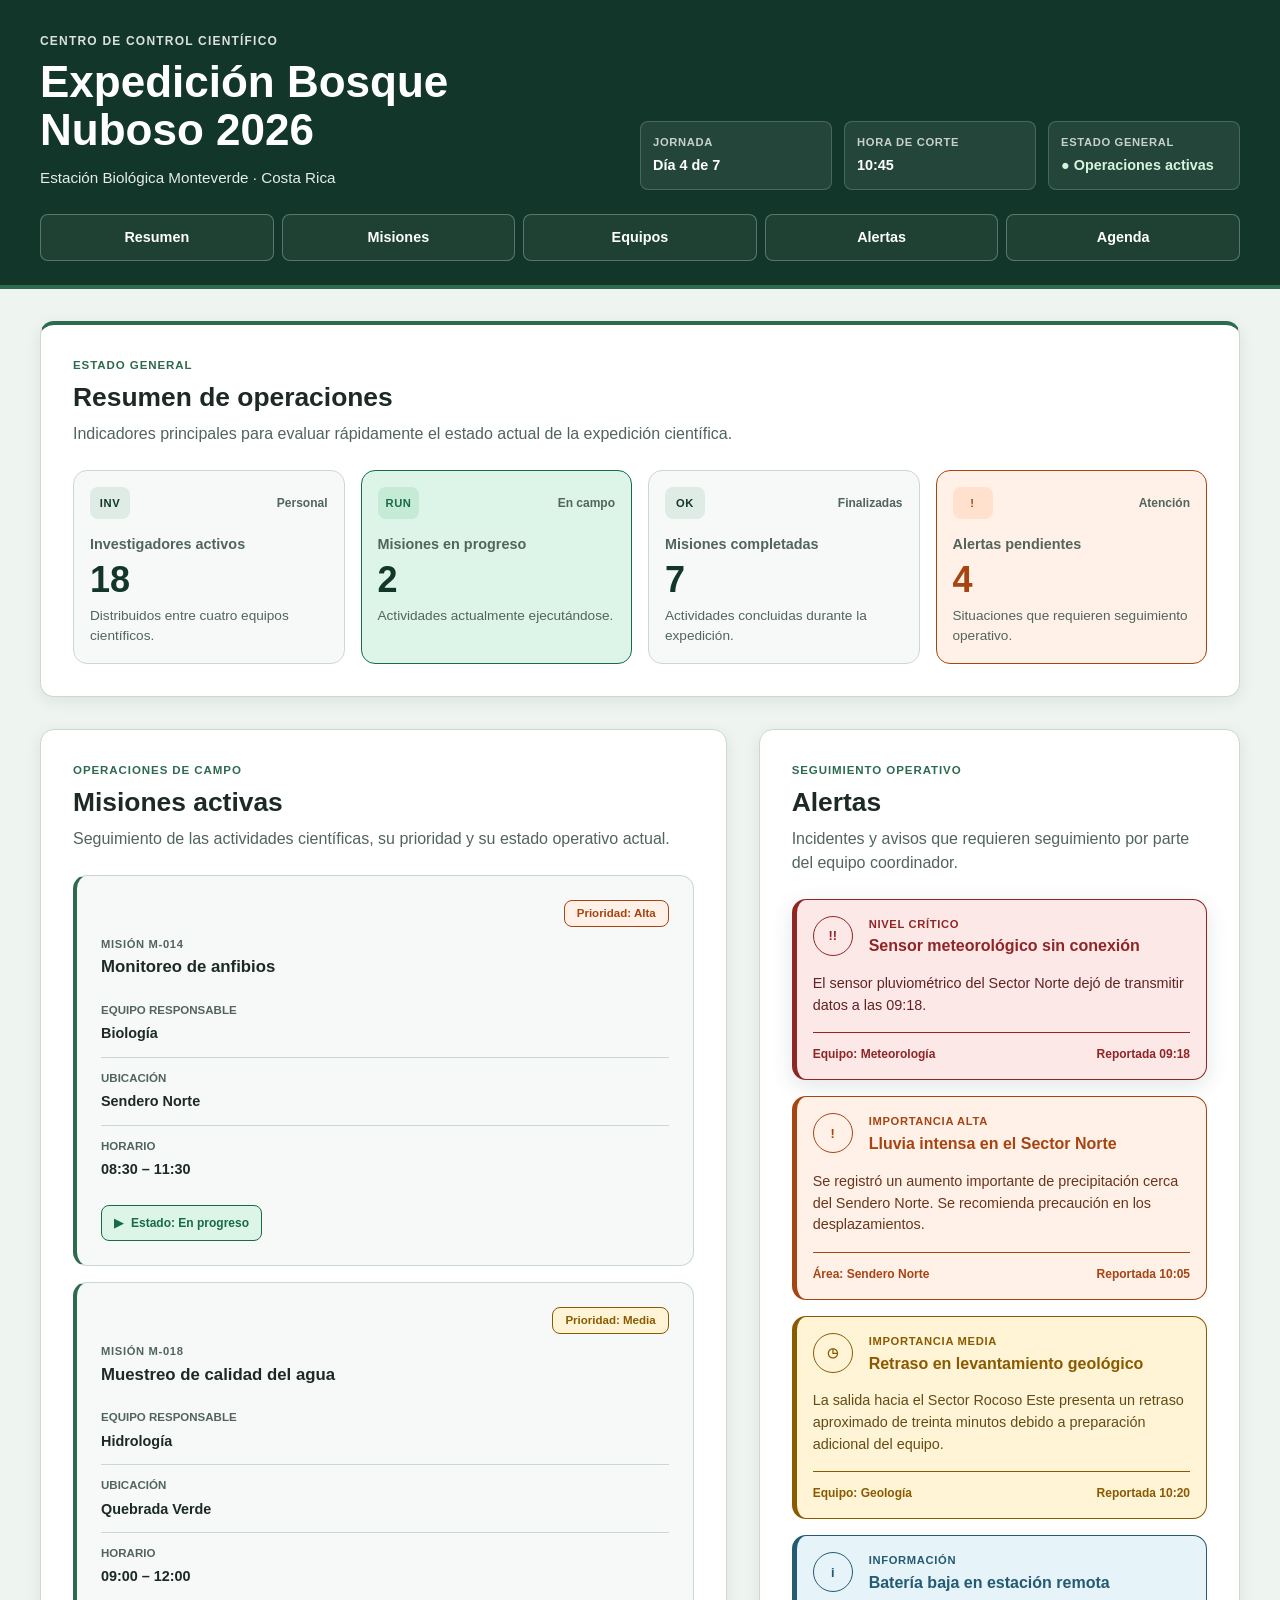
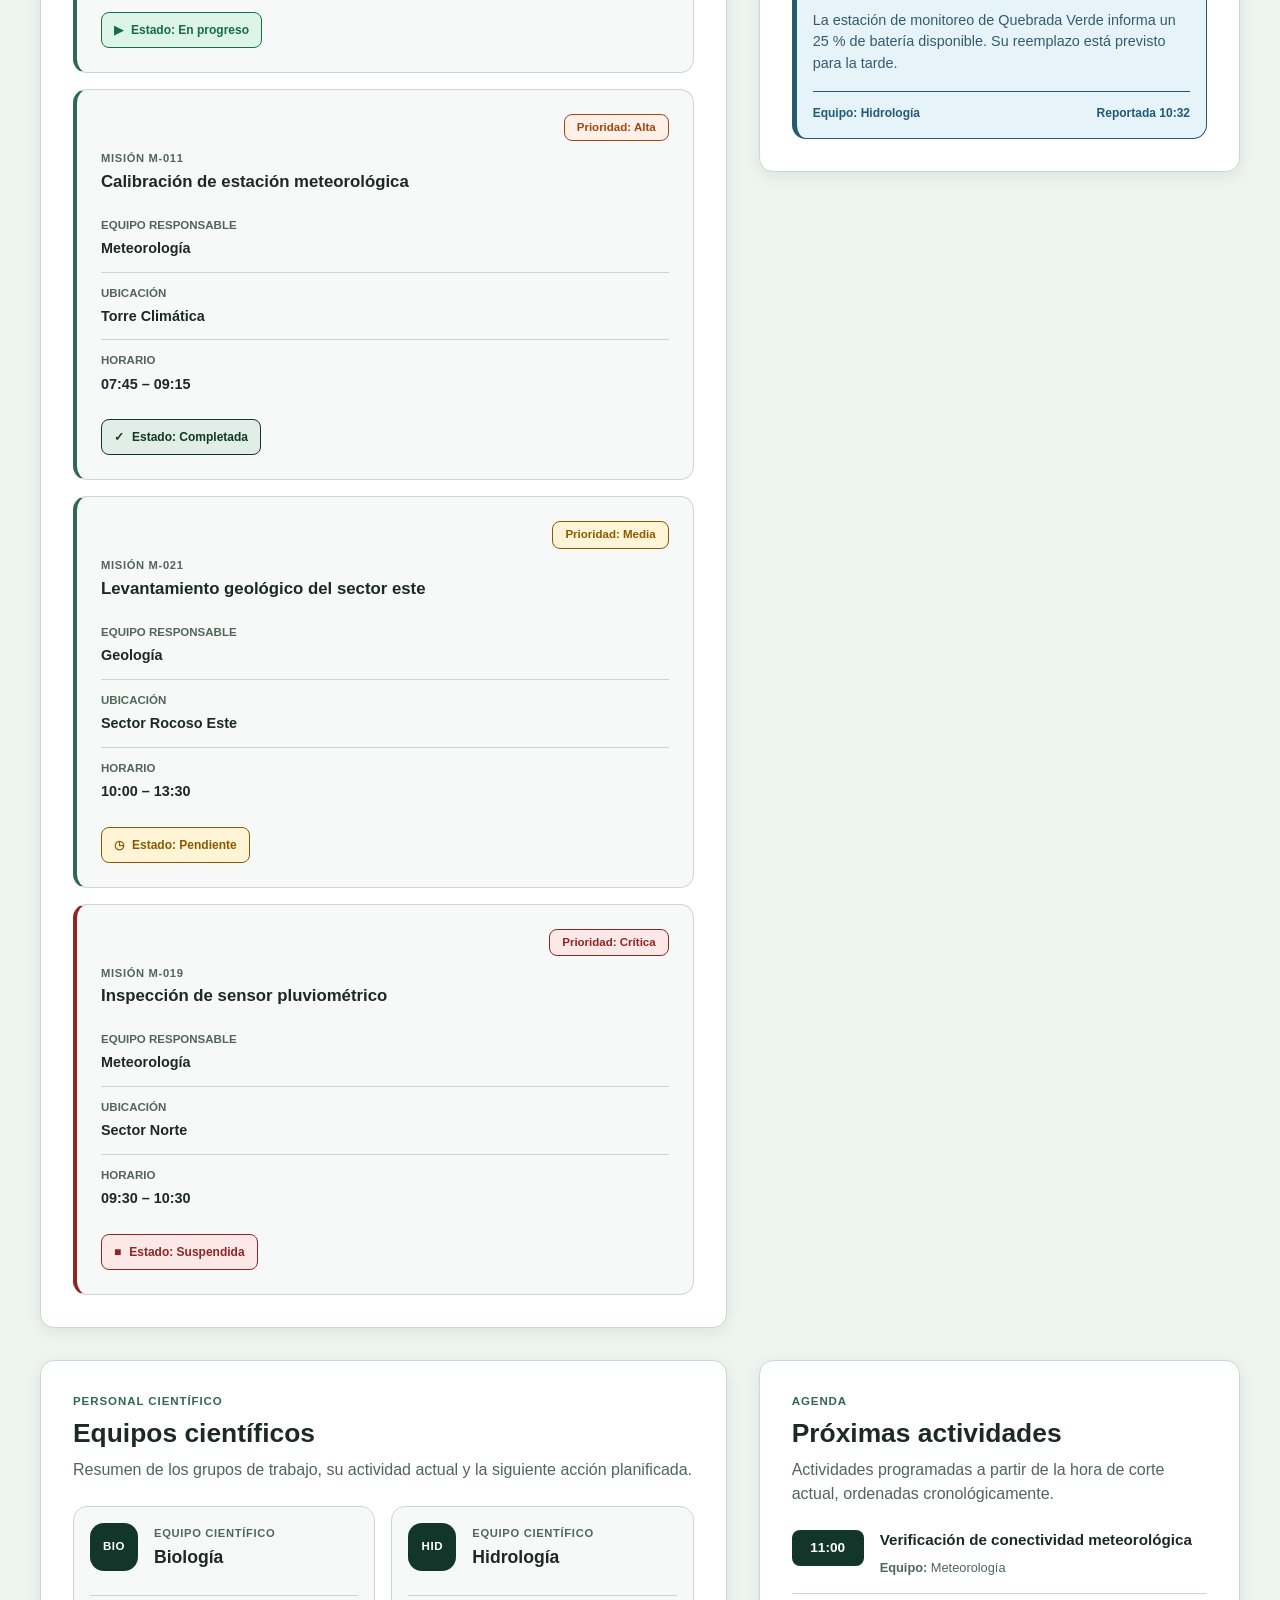
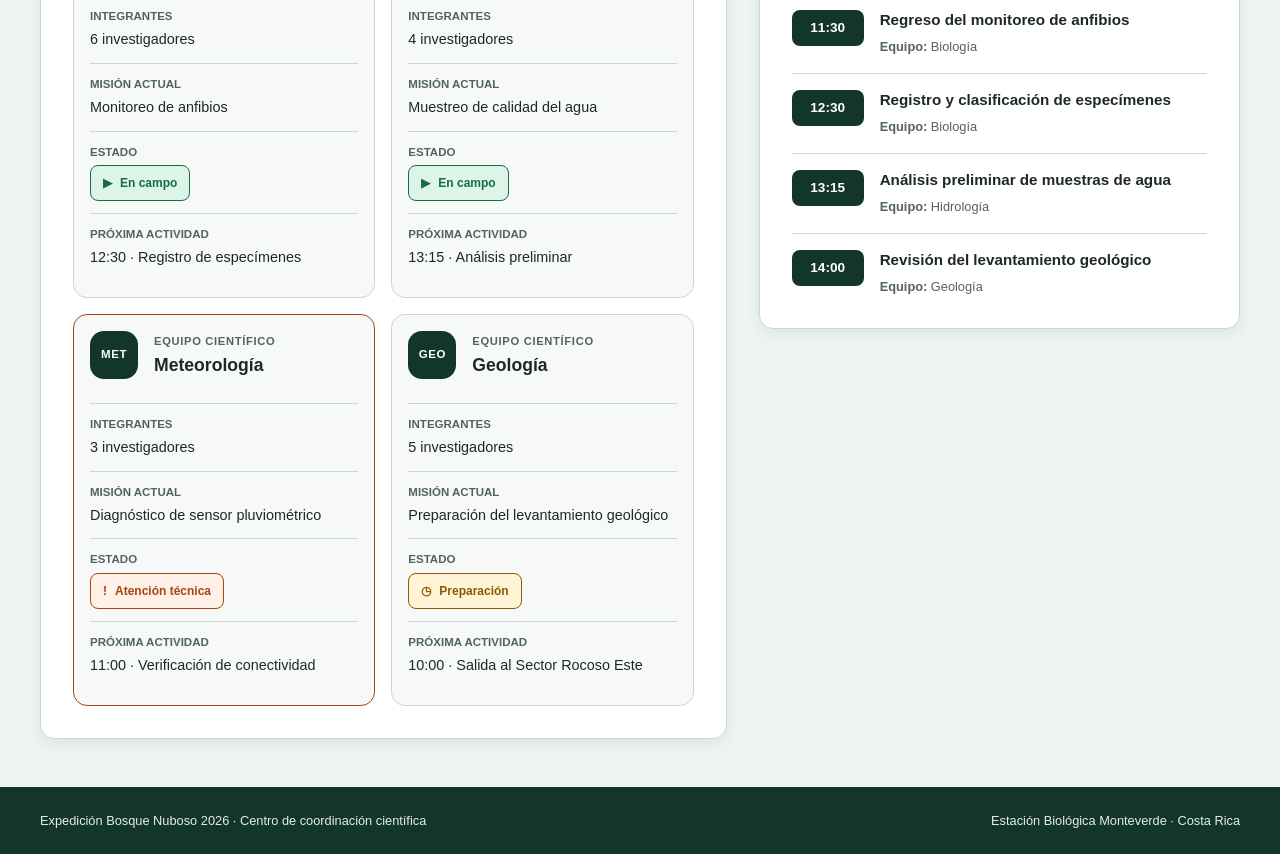
==== commit 616ebe3e: "Completa adaptabilidad y accesibilidad del caso 1 y cierre del mismo" ====
--- a/caso1/index.html
+++ b/caso1/index.html
@@ -5,8 +5,8 @@
     <meta charset="UTF-8">
 
     <!--
-        Permite que el diseño responda correctamente
-        al ancho real del dispositivo.
+        Permite que la interfaz utilice correctamente
+        el ancho real del dispositivo.
     -->
     <meta name="viewport" content="width=device-width, initial-scale=1.0">
 
@@ -23,6 +23,21 @@
 
 <body>
 
+    <!--
+        Enlace de accesibilidad.
+
+        Permite a una persona que navega con teclado
+        saltar directamente al contenido principal sin
+        tener que recorrer primero toda la navegación.
+    -->
+    <a
+        class="salto-contenido"
+        href="#contenido-principal"
+    >
+        Saltar al contenido principal
+    </a>
+
+
     <!-- =====================================================
          ENCABEZADO PRINCIPAL
          ===================================================== -->
@@ -36,7 +51,10 @@
                     Centro de control científico
                 </p>
 
-                <!-- Único h1 del documento -->
+                <!--
+                    Único h1 del documento.
+                    Representa el tema principal de la interfaz.
+                -->
                 <h1>
                     Expedición Bosque Nuboso 2026
                 </h1>
@@ -49,11 +67,8 @@
 
 
             <!--
-                Estado operativo resumido.
-
-                Esta distribución se resuelve mediante Flexbox
-                porque los datos forman una agrupación
-                principalmente unidimensional.
+                Flexbox se utiliza para distribuir los datos
+                operativos del encabezado.
             -->
             <div
                 class="estado-expedicion"
@@ -92,6 +107,10 @@
                         Estado general
                     </span>
 
+                    <!--
+                        El símbolo y el texto permiten reconocer
+                        el estado sin depender solo del color.
+                    -->
                     <strong>
                         <span aria-hidden="true">●</span>
                         Operaciones activas
@@ -145,14 +164,16 @@
          CENTRO DE CONTROL
          =====================================================
 
-         Este elemento <main> constituye ahora la cuadrícula
-         principal del Caso 1 mediante CSS Grid.
-
-         En teléfono las áreas permanecen en una sola columna.
-         En el Commit 6 las mismas áreas se reorganizarán para
-         tableta y escritorio mediante media queries.
+         La estructura principal utiliza CSS Grid.
+
+         El CSS base representa el diseño de teléfono.
+         Las media queries reorganizan posteriormente las
+         mismas áreas para tableta y computadora.
     -->
-    <main class="contenedor panel-control">
+    <main
+        id="contenido-principal"
+        class="contenedor panel-control"
+    >
 
 
         <!-- =================================================
@@ -184,6 +205,8 @@
 
             <div class="indicadores-operacion">
 
+
+                <!-- Investigadores activos -->
                 <article class="indicador">
 
                     <div class="indicador-encabezado">
@@ -216,6 +239,7 @@
                 </article>
 
 
+                <!-- Misiones actualmente ejecutándose -->
                 <article class="indicador indicador-destacado">
 
                     <div class="indicador-encabezado">
@@ -248,6 +272,7 @@
                 </article>
 
 
+                <!-- Misiones finalizadas -->
                 <article class="indicador">
 
                     <div class="indicador-encabezado">
@@ -280,6 +305,7 @@
                 </article>
 
 
+                <!-- Alertas que requieren seguimiento -->
                 <article class="indicador indicador-alerta">
 
                     <div class="indicador-encabezado">
@@ -365,12 +391,9 @@
 
                         </div>
 
-
                         <!--
-                            La etiqueta de prioridad será
-                            posicionada mediante position:absolute.
-
-                            La tarjeta será su contenedor relativo.
+                            Etiqueta posicionada absolutamente
+                            respecto a la tarjeta de misión.
                         -->
                         <span class="prioridad prioridad-alta">
                             Prioridad: Alta
@@ -383,7 +406,9 @@
 
                         <div class="dato-mision">
 
-                            <dt>Equipo responsable</dt>
+                            <dt>
+                                Equipo responsable
+                            </dt>
 
                             <dd>
                                 Biología
@@ -394,7 +419,9 @@
 
                         <div class="dato-mision">
 
-                            <dt>Ubicación</dt>
+                            <dt>
+                                Ubicación
+                            </dt>
 
                             <dd>
                                 Sendero Norte
@@ -405,7 +432,9 @@
 
                         <div class="dato-mision">
 
-                            <dt>Horario</dt>
+                            <dt>
+                                Horario
+                            </dt>
 
                             <dd>
                                 <time datetime="08:30">08:30</time>
@@ -465,7 +494,9 @@
 
                         <div class="dato-mision">
 
-                            <dt>Equipo responsable</dt>
+                            <dt>
+                                Equipo responsable
+                            </dt>
 
                             <dd>
                                 Hidrología
@@ -476,7 +507,9 @@
 
                         <div class="dato-mision">
 
-                            <dt>Ubicación</dt>
+                            <dt>
+                                Ubicación
+                            </dt>
 
                             <dd>
                                 Quebrada Verde
@@ -487,7 +520,9 @@
 
                         <div class="dato-mision">
 
-                            <dt>Horario</dt>
+                            <dt>
+                                Horario
+                            </dt>
 
                             <dd>
                                 <time datetime="09:00">09:00</time>
@@ -547,7 +582,9 @@
 
                         <div class="dato-mision">
 
-                            <dt>Equipo responsable</dt>
+                            <dt>
+                                Equipo responsable
+                            </dt>
 
                             <dd>
                                 Meteorología
@@ -558,7 +595,9 @@
 
                         <div class="dato-mision">
 
-                            <dt>Ubicación</dt>
+                            <dt>
+                                Ubicación
+                            </dt>
 
                             <dd>
                                 Torre Climática
@@ -569,7 +608,9 @@
 
                         <div class="dato-mision">
 
-                            <dt>Horario</dt>
+                            <dt>
+                                Horario
+                            </dt>
 
                             <dd>
                                 <time datetime="07:45">07:45</time>
@@ -629,7 +670,9 @@
 
                         <div class="dato-mision">
 
-                            <dt>Equipo responsable</dt>
+                            <dt>
+                                Equipo responsable
+                            </dt>
 
                             <dd>
                                 Geología
@@ -640,7 +683,9 @@
 
                         <div class="dato-mision">
 
-                            <dt>Ubicación</dt>
+                            <dt>
+                                Ubicación
+                            </dt>
 
                             <dd>
                                 Sector Rocoso Este
@@ -651,7 +696,9 @@
 
                         <div class="dato-mision">
 
-                            <dt>Horario</dt>
+                            <dt>
+                                Horario
+                            </dt>
 
                             <dd>
                                 <time datetime="10:00">10:00</time>
@@ -713,7 +760,9 @@
 
                         <div class="dato-mision">
 
-                            <dt>Equipo responsable</dt>
+                            <dt>
+                                Equipo responsable
+                            </dt>
 
                             <dd>
                                 Meteorología
@@ -724,7 +773,9 @@
 
                         <div class="dato-mision">
 
-                            <dt>Ubicación</dt>
+                            <dt>
+                                Ubicación
+                            </dt>
 
                             <dd>
                                 Sector Norte
@@ -735,7 +786,9 @@
 
                         <div class="dato-mision">
 
-                            <dt>Horario</dt>
+                            <dt>
+                                Horario
+                            </dt>
 
                             <dd>
                                 <time datetime="09:30">09:30</time>
@@ -799,7 +852,9 @@
             <div class="lista-equipos">
 
 
-                <!-- BIOLOGÍA -->
+                <!-- =========================================
+                     BIOLOGÍA
+                     ========================================= -->
                 <article class="tarjeta-equipo">
 
                     <header class="equipo-encabezado">
@@ -830,7 +885,9 @@
 
                         <div class="dato-equipo">
 
-                            <dt>Integrantes</dt>
+                            <dt>
+                                Integrantes
+                            </dt>
 
                             <dd>
                                 6 investigadores
@@ -841,7 +898,9 @@
 
                         <div class="dato-equipo">
 
-                            <dt>Misión actual</dt>
+                            <dt>
+                                Misión actual
+                            </dt>
 
                             <dd>
                                 Monitoreo de anfibios
@@ -852,7 +911,9 @@
 
                         <div class="dato-equipo">
 
-                            <dt>Estado</dt>
+                            <dt>
+                                Estado
+                            </dt>
 
                             <dd>
 
@@ -873,7 +934,9 @@
 
                         <div class="dato-equipo">
 
-                            <dt>Próxima actividad</dt>
+                            <dt>
+                                Próxima actividad
+                            </dt>
 
                             <dd>
                                 <time datetime="12:30">12:30</time>
@@ -887,7 +950,9 @@
                 </article>
 
 
-                <!-- HIDROLOGÍA -->
+                <!-- =========================================
+                     HIDROLOGÍA
+                     ========================================= -->
                 <article class="tarjeta-equipo">
 
                     <header class="equipo-encabezado">
@@ -918,7 +983,9 @@
 
                         <div class="dato-equipo">
 
-                            <dt>Integrantes</dt>
+                            <dt>
+                                Integrantes
+                            </dt>
 
                             <dd>
                                 4 investigadores
@@ -929,7 +996,9 @@
 
                         <div class="dato-equipo">
 
-                            <dt>Misión actual</dt>
+                            <dt>
+                                Misión actual
+                            </dt>
 
                             <dd>
                                 Muestreo de calidad del agua
@@ -940,7 +1009,9 @@
 
                         <div class="dato-equipo">
 
-                            <dt>Estado</dt>
+                            <dt>
+                                Estado
+                            </dt>
 
                             <dd>
 
@@ -961,7 +1032,9 @@
 
                         <div class="dato-equipo">
 
-                            <dt>Próxima actividad</dt>
+                            <dt>
+                                Próxima actividad
+                            </dt>
 
                             <dd>
                                 <time datetime="13:15">13:15</time>
@@ -975,7 +1048,9 @@
                 </article>
 
 
-                <!-- METEOROLOGÍA -->
+                <!-- =========================================
+                     METEOROLOGÍA
+                     ========================================= -->
                 <article
                     class="tarjeta-equipo tarjeta-equipo-atencion"
                 >
@@ -1008,7 +1083,9 @@
 
                         <div class="dato-equipo">
 
-                            <dt>Integrantes</dt>
+                            <dt>
+                                Integrantes
+                            </dt>
 
                             <dd>
                                 3 investigadores
@@ -1019,7 +1096,9 @@
 
                         <div class="dato-equipo">
 
-                            <dt>Misión actual</dt>
+                            <dt>
+                                Misión actual
+                            </dt>
 
                             <dd>
                                 Diagnóstico de sensor pluviométrico
@@ -1030,7 +1109,9 @@
 
                         <div class="dato-equipo">
 
-                            <dt>Estado</dt>
+                            <dt>
+                                Estado
+                            </dt>
 
                             <dd>
 
@@ -1051,7 +1132,9 @@
 
                         <div class="dato-equipo">
 
-                            <dt>Próxima actividad</dt>
+                            <dt>
+                                Próxima actividad
+                            </dt>
 
                             <dd>
                                 <time datetime="11:00">11:00</time>
@@ -1065,7 +1148,9 @@
                 </article>
 
 
-                <!-- GEOLOGÍA -->
+                <!-- =========================================
+                     GEOLOGÍA
+                     ========================================= -->
                 <article class="tarjeta-equipo">
 
                     <header class="equipo-encabezado">
@@ -1096,7 +1181,9 @@
 
                         <div class="dato-equipo">
 
-                            <dt>Integrantes</dt>
+                            <dt>
+                                Integrantes
+                            </dt>
 
                             <dd>
                                 5 investigadores
@@ -1107,7 +1194,9 @@
 
                         <div class="dato-equipo">
 
-                            <dt>Misión actual</dt>
+                            <dt>
+                                Misión actual
+                            </dt>
 
                             <dd>
                                 Preparación del levantamiento geológico
@@ -1118,7 +1207,9 @@
 
                         <div class="dato-equipo">
 
-                            <dt>Estado</dt>
+                            <dt>
+                                Estado
+                            </dt>
 
                             <dd>
 
@@ -1139,7 +1230,9 @@
 
                         <div class="dato-equipo">
 
-                            <dt>Próxima actividad</dt>
+                            <dt>
+                                Próxima actividad
+                            </dt>
 
                             <dd>
                                 <time datetime="10:00">10:00</time>
@@ -1160,6 +1253,10 @@
         <!-- =================================================
              ALERTAS
              Área Grid: alertas
+
+             <aside> se utiliza porque contiene información
+             operativa complementaria que requiere atención
+             especial.
              ================================================= -->
         <aside
             id="alertas"
@@ -1387,7 +1484,7 @@
 
 
         <!-- =================================================
-             AGENDA
+             PRÓXIMAS ACTIVIDADES
              Área Grid: agenda
              ================================================= -->
         <section
@@ -1413,6 +1510,10 @@
             </header>
 
 
+            <!--
+                Se utiliza una lista ordenada porque
+                el orden cronológico tiene significado.
+            -->
             <ol class="lista-agenda">
 
 
--- a/caso1/css/estilos.css
+++ b/caso1/css/estilos.css
@@ -2,21 +2,21 @@
    CASO 1
    CENTRO DE CONTROL DE UNA EXPEDICIÓN CIENTÍFICA
 
-   Commit 5:
-   - La estructura principal se resuelve mediante CSS Grid.
-   - Se utilizan grid-template-areas para representar
-     semánticamente las principales zonas del tablero.
-   - El Grid base mantiene una columna por ser mobile-first.
-   - Flexbox continúa resolviendo distribuciones
-     unidimensionales dentro de los componentes.
-   - Se incorpora position: relative y absolute para
-     superponer las etiquetas de prioridad de las misiones.
-   - El posicionamiento no sustituye el layout principal.
-   - Se mantiene una especificidad controlada y no se utiliza
-     !important.
-
-   En el Commit 6 se incorporarán las media queries que
-   transformarán esta cuadrícula para tableta y escritorio.
+   Commit 6 - Versión final del Caso 1
+
+   Características principales:
+   - HTML y CSS desarrollado con enfoque mobile-first.
+   - CSS Grid para la estructura principal.
+   - Flexbox para distribuciones unidimensionales internas.
+   - Position relative + absolute en prioridades de misión.
+   - Adaptación real para teléfono, tableta y escritorio.
+   - Variables CSS reutilizables.
+   - Unidades relativas.
+   - Estados identificables mediante texto, símbolo y color.
+   - Control del modelo de caja y del desbordamiento.
+   - Reglas para imágenes adaptables.
+   - Estilos visibles de enfoque para teclado.
+   - No se utiliza !important.
    ========================================================== */
 
 
@@ -53,7 +53,7 @@
     --color-advertencia: #8a5a00;
     --color-advertencia-fondo: #fff4d6;
 
-    /* Alertas altas */
+    /* Alertas */
     --color-alerta: #a64412;
     --color-alerta-fondo: #fff1e7;
 
@@ -61,13 +61,16 @@
     --color-critico: #8f2525;
     --color-critico-fondo: #fde8e8;
 
-    /* Estados informativos */
+    /* Información */
     --color-informativo: #245a73;
     --color-informativo-fondo: #e6f3f8;
 
     /* Estados neutrales */
     --color-neutral: #53616a;
     --color-neutral-fondo: #edf1f3;
+
+    /* Color para enfoque mediante teclado */
+    --color-foco: #f6cf65;
 
     /* Espaciado */
     --espacio-2xs: 0.25rem;
@@ -91,15 +94,19 @@
     --sombra-media:
         0 0.4rem 1.4rem rgba(18, 55, 42, 0.12);
 
-    /* Ancho máximo */
+    /* Contenedor principal */
     --ancho-contenido: 75rem;
 }
 
 
 /* ==========================================================
-   2. MODELO DE CAJA
-   ========================================================== */
-
+   2. MODELO DE CAJA GLOBAL
+   ========================================================== */
+
+/*
+   border-box hace que padding y border formen parte
+   del tamaño declarado del elemento.
+*/
 *,
 *::before,
 *::after {
@@ -108,8 +115,7 @@
 
 
 /* ==========================================================
-   3. ESTILOS GENERALES
-   MOBILE-FIRST
+   3. CONFIGURACIÓN GENERAL
    ========================================================== */
 
 html {
@@ -129,15 +135,15 @@
 
     color: var(--color-texto);
     background-color: var(--color-fondo);
-
-    /*
-        Evita desplazamientos horizontales accidentales
-        provocados por contenido que exceda su contenedor.
-    */
-    overflow-x: hidden;
-}
-
-
+}
+
+
+/*
+   Contenedor reutilizable.
+
+   El porcentaje permite adaptación.
+   max-width limita la expansión en monitores grandes.
+*/
 .contenedor {
     width: 92%;
     max-width: var(--ancho-contenido);
@@ -147,7 +153,25 @@
 
 
 /* ==========================================================
-   4. TIPOGRAFÍA
+   4. IMÁGENES ADAPTABLES
+   ========================================================== */
+
+/*
+   Aunque el Caso 1 no necesita imágenes para comunicar
+   su información, cualquier imagen que pudiera incorporarse
+   permanecerá limitada al ancho de su contenedor y conservará
+   su proporción.
+*/
+img {
+    display: block;
+
+    max-width: 100%;
+    height: auto;
+}
+
+
+/* ==========================================================
+   5. TIPOGRAFÍA
    ========================================================== */
 
 h1,
@@ -163,15 +187,23 @@
 h1 {
     margin-bottom: var(--espacio-sm);
 
-    font-size: 1.8rem;
-    line-height: 1.15;
+    /*
+        clamp combina tamaño mínimo, tamaño adaptable
+        y tamaño máximo.
+    */
+    font-size:
+        clamp(1.8rem, 5vw, 2.75rem);
+
+    line-height: 1.1;
 }
 
 
 h2 {
     margin-bottom: var(--espacio-xs);
 
-    font-size: 1.35rem;
+    font-size:
+        clamp(1.3rem, 3vw, 1.65rem);
+
     line-height: 1.2;
 }
 
@@ -190,7 +222,44 @@
 
 
 /* ==========================================================
-   5. ENCABEZADO PRINCIPAL
+   6. ACCESIBILIDAD: SALTO AL CONTENIDO
+   ========================================================== */
+
+/*
+   El enlace permanece fuera del área visible normalmente,
+   pero aparece al recibir foco mediante teclado.
+*/
+.salto-contenido {
+    position: absolute;
+
+    top: -5rem;
+    left: var(--espacio-md);
+
+    z-index: 100;
+
+    padding:
+        var(--espacio-sm)
+        var(--espacio-md);
+
+    color: var(--color-primario);
+
+    font-weight: 700;
+
+    text-decoration: none;
+
+    background-color: var(--color-foco);
+
+    border-radius: var(--radio-sm);
+}
+
+
+.salto-contenido:focus {
+    top: var(--espacio-md);
+}
+
+
+/* ==========================================================
+   7. ENCABEZADO PRINCIPAL
    ========================================================== */
 
 .encabezado-principal {
@@ -199,7 +268,9 @@
         var(--espacio-md);
 
     color: var(--color-texto-claro);
-    background-color: var(--color-primario);
+
+    background-color:
+        var(--color-primario);
 
     border-bottom:
         0.25rem
@@ -230,7 +301,7 @@
     letter-spacing: 0.1em;
     text-transform: uppercase;
 
-    opacity: 0.8;
+    opacity: 0.85;
 }
 
 
@@ -239,12 +310,12 @@
 
     font-size: 0.95rem;
 
-    opacity: 0.85;
-}
-
-
-/* ==========================================================
-   6. ESTADO GENERAL
+    opacity: 0.9;
+}
+
+
+/* ==========================================================
+   8. ESTADO GENERAL
    FLEXBOX
    ========================================================== */
 
@@ -271,7 +342,7 @@
     border:
         0.0625rem
         solid
-        rgba(255, 255, 255, 0.15);
+        rgba(255, 255, 255, 0.18);
 
     border-radius: var(--radio-sm);
 }
@@ -288,7 +359,7 @@
     letter-spacing: 0.06em;
     text-transform: uppercase;
 
-    opacity: 0.7;
+    opacity: 0.75;
 }
 
 
@@ -305,7 +376,7 @@
 
 
 /* ==========================================================
-   7. NAVEGACIÓN
+   9. NAVEGACIÓN PRINCIPAL
    FLEXBOX
    ========================================================== */
 
@@ -355,45 +426,48 @@
     border:
         0.0625rem
         solid
-        rgba(255, 255, 255, 0.25);
+        rgba(255, 255, 255, 0.28);
 
     border-radius: var(--radio-sm);
 }
 
 
-.lista-navegacion a:hover,
+.lista-navegacion a:hover {
+    background-color:
+        rgba(255, 255, 255, 0.15);
+}
+
+
+/*
+   Estado de foco claramente visible para
+   personas que utilizan teclado.
+*/
 .lista-navegacion a:focus-visible {
+    outline:
+        0.1875rem
+        solid
+        var(--color-foco);
+
+    outline-offset: 0.15rem;
+
     background-color:
         rgba(255, 255, 255, 0.15);
-
-    outline: none;
-}
-
-
-.lista-navegacion a:focus-visible {
-    box-shadow:
-        0 0 0 0.1875rem
-        rgba(255, 255, 255, 0.35);
-}
-
-
-/* ==========================================================
-   8. GRID PRINCIPAL DEL CENTRO DE CONTROL
+}
+
+
+/* ==========================================================
+   10. GRID PRINCIPAL
+   MOBILE-FIRST
    ========================================================== */
 
 /*
-   Este es el layout bidimensional principal del Caso 1.
-
-   Se utiliza CSS Grid porque debemos controlar tanto filas
-   como columnas y porque cada sección constituye una zona
-   independiente del centro de mando.
-
-   MOBILE-FIRST:
-   En la configuración inicial existe una sola columna.
-
-   En el Commit 6 los nombres de las áreas permanecerán,
-   pero grid-template-columns y grid-template-areas cambiarán
-   para tableta y escritorio.
+   El layout base representa TELÉFONO.
+
+   Una única columna conserva una lectura clara y mantiene
+   las alertas antes de equipos y agenda.
+
+   Las mismas áreas se reorganizan posteriormente mediante
+   media queries con min-width.
 */
 .panel-control {
     display: grid;
@@ -410,14 +484,15 @@
 
     gap: var(--espacio-lg);
 
-    padding-block: var(--espacio-lg);
-}
-
-
-/*
-   Cada sección se vincula explícitamente
-   con un área de la cuadrícula principal.
-*/
+    align-items: start;
+
+    padding-block:
+        var(--espacio-lg)
+        var(--espacio-xl);
+}
+
+
+/* Asignación de cada sección a su área */
 .seccion-resumen {
     grid-area: resumen;
 }
@@ -444,14 +519,13 @@
 
 
 /* ==========================================================
-   9. SECCIONES PRINCIPALES
+   11. SECCIONES PRINCIPALES
    ========================================================== */
 
 .seccion-panel {
     /*
-        min-width: 0 es importante dentro de Grid.
-        Permite que el elemento pueda reducirse sin provocar
-        desbordamiento horizontal por su contenido.
+        Permite que los elementos Grid puedan reducir
+        su tamaño sin forzar un overflow horizontal.
     */
     min-width: 0;
 
@@ -459,7 +533,8 @@
 
     padding: var(--espacio-lg);
 
-    background-color: var(--color-superficie);
+    background-color:
+        var(--color-superficie);
 
     border:
         0.0625rem
@@ -469,6 +544,15 @@
     border-radius: var(--radio-md);
 
     box-shadow: var(--sombra-suave);
+}
+
+
+/*
+   Cuando se navega mediante los enlaces internos,
+   se conserva un pequeño espacio antes de la sección.
+*/
+.seccion-panel {
+    scroll-margin-top: var(--espacio-lg);
 }
 
 
@@ -506,15 +590,10 @@
 
 
 /* ==========================================================
-   10. INDICADORES
+   12. INDICADORES
    FLEXBOX
    ========================================================== */
 
-/*
-   Aunque la estructura principal utiliza Grid,
-   los indicadores constituyen una distribución
-   unidimensional y por eso mantienen Flexbox.
-*/
 .indicadores-operacion {
     display: flex;
     flex-direction: column;
@@ -614,9 +693,11 @@
 
 
 .indicador-destacado {
-    background-color: var(--color-activo-fondo);
-
-    border-color: var(--color-activo);
+    background-color:
+        var(--color-activo-fondo);
+
+    border-color:
+        var(--color-activo);
 }
 
 
@@ -628,9 +709,11 @@
 
 
 .indicador-alerta {
-    background-color: var(--color-alerta-fondo);
-
-    border-color: var(--color-alerta);
+    background-color:
+        var(--color-alerta-fondo);
+
+    border-color:
+        var(--color-alerta);
 }
 
 
@@ -647,8 +730,7 @@
 
 
 /* ==========================================================
-   11. LISTA DE MISIONES
-   FLEXBOX
+   13. LISTA DE MISIONES
    ========================================================== */
 
 .lista-misiones {
@@ -660,16 +742,13 @@
 
 
 /* ==========================================================
-   12. TARJETAS DE MISIÓN
+   14. TARJETAS DE MISIÓN
    POSITION RELATIVE
    ========================================================== */
 
 /*
-   position: relative crea el contexto de posicionamiento
+   La tarjeta crea el contexto de posicionamiento
    para la etiqueta de prioridad.
-
-   NO se utiliza position para construir el layout
-   de la tarjeta ni de la página.
 */
 .tarjeta-mision {
     position: relative;
@@ -677,8 +756,8 @@
     min-width: 0;
 
     /*
-        Se reserva espacio superior suficiente para que
-        la etiqueta absoluta nunca tape el contenido.
+        Se reserva espacio superior para evitar que
+        la prioridad superpuesta cubra el contenido.
     */
     padding:
         3.75rem
@@ -741,19 +820,15 @@
 
 
 /* ==========================================================
-   13. PRIORIDADES
+   15. PRIORIDADES
    POSITION ABSOLUTE
    ========================================================== */
 
 /*
-   La etiqueta se superpone en la esquina superior derecha
-   de la tarjeta.
-
-   Es un uso justificado de position:absolute porque se trata
-   de una etiqueta contextual asociada a la misión.
-
-   La tarjeta mantiene position:relative, por lo que la
-   etiqueta nunca se posiciona respecto a toda la página.
+   La etiqueta aparece superpuesta dentro de la tarjeta.
+
+   No se utiliza position para construir el layout principal.
+   Su único propósito es posicionar una etiqueta contextual.
 */
 .prioridad {
     position: absolute;
@@ -811,7 +886,7 @@
 
 
 /* ==========================================================
-   14. INFORMACIÓN DE MISIONES
+   16. INFORMACIÓN DE MISIONES
    ========================================================== */
 
 .mision-datos {
@@ -877,9 +952,12 @@
 
 
 /* ==========================================================
-   15. ESTADOS
-   ========================================================== */
-
+   17. ESTADOS
+   ========================================================== */
+
+/*
+   Los estados utilizan texto y símbolos además de color.
+*/
 .estado {
     display: inline-flex;
 
@@ -945,12 +1023,13 @@
 
 
 .tarjeta-mision-suspendida {
-    border-left-color: var(--color-critico);
-}
-
-
-/* ==========================================================
-   16. EQUIPOS
+    border-left-color:
+        var(--color-critico);
+}
+
+
+/* ==========================================================
+   18. EQUIPOS
    FLEXBOX
    ========================================================== */
 
@@ -980,7 +1059,8 @@
 
 
 .tarjeta-equipo-atencion {
-    border-color: var(--color-alerta);
+    border-color:
+        var(--color-alerta);
 }
 
 
@@ -1080,7 +1160,7 @@
 
 
 /* ==========================================================
-   17. ALERTAS
+   19. ALERTAS
    FLEXBOX
    ========================================================== */
 
@@ -1195,7 +1275,7 @@
 
 
 /* ==========================================================
-   18. NIVELES DE ALERTA
+   20. NIVELES DE ALERTA
    ========================================================== */
 
 .alerta-critica {
@@ -1265,7 +1345,7 @@
 
 
 /* ==========================================================
-   19. AGENDA
+   21. AGENDA
    FLEXBOX
    ========================================================== */
 
@@ -1357,7 +1437,7 @@
 
 
 /* ==========================================================
-   20. PIE DE PÁGINA
+   22. PIE DE PÁGINA
    ========================================================== */
 
 .pie-pagina {
@@ -1383,5 +1463,273 @@
 
     font-size: 0.8rem;
 
-    opacity: 0.85;
+    opacity: 0.9;
+}
+
+
+/* ==========================================================
+   23. TABLETA
+   BREAKPOINT: 40rem ≈ 640px
+   ========================================================== */
+
+/*
+   A partir de este punto existe suficiente espacio para
+   reorganizar el tablero en dos columnas.
+
+   No se limita a aumentar tamaños: cambia la estructura
+   de las áreas principales.
+*/
+@media (min-width: 40rem) {
+
+    .contenedor {
+        width: 94%;
+    }
+
+
+    /* ------------------------------------------------------
+       Indicadores: dos por fila
+       ------------------------------------------------------ */
+
+    .indicadores-operacion {
+        flex-direction: row;
+        flex-wrap: wrap;
+    }
+
+
+    .indicador {
+        flex:
+            1
+            1
+            calc(50% - var(--espacio-md));
+    }
+
+
+    /* ------------------------------------------------------
+       GRID PRINCIPAL DE TABLETA
+
+       Resumen ocupa todo el ancho.
+
+       Misiones y alertas se observan simultáneamente.
+
+       Equipos y agenda también comparten una fila.
+       ------------------------------------------------------ */
+
+    .panel-control {
+        grid-template-columns:
+            repeat(2, minmax(0, 1fr));
+
+        grid-template-areas:
+            "resumen resumen"
+            "misiones alertas"
+            "equipos agenda";
+
+        gap: var(--espacio-lg);
+
+        padding-block: var(--espacio-xl);
+    }
+
+
+    /* ------------------------------------------------------
+       Equipos: dos tarjetas por fila cuando el espacio
+       disponible lo permite.
+       ------------------------------------------------------ */
+
+    .lista-equipos {
+        flex-direction: row;
+        flex-wrap: wrap;
+    }
+
+
+    .tarjeta-equipo {
+        flex:
+            1
+            1
+            calc(50% - var(--espacio-md));
+    }
+
+
+    /* ------------------------------------------------------
+       Pie de página
+       ------------------------------------------------------ */
+
+    .contenido-pie {
+        flex-direction: row;
+
+        justify-content: space-between;
+        align-items: center;
+
+        gap: var(--espacio-lg);
+    }
+
+}
+
+
+/* ==========================================================
+   24. ESCRITORIO
+   BREAKPOINT: 64rem ≈ 1024px
+   ========================================================== */
+
+/*
+   En escritorio el centro de control aprovecha el ancho
+   disponible mediante una cuadrícula de doce columnas.
+
+   El resumen ocupa el ancho total.
+
+   Misiones recibe siete columnas porque representa la
+   operación principal.
+
+   Alertas utiliza cinco columnas para permanecer
+   inmediatamente visible.
+
+   Equipos y agenda siguen la misma relación.
+*/
+@media (min-width: 64rem) {
+
+    /* ------------------------------------------------------
+       Encabezado
+       ------------------------------------------------------ */
+
+    .encabezado-principal {
+        padding-block:
+            var(--espacio-xl)
+            var(--espacio-lg);
+    }
+
+
+    .encabezado-contenido {
+        flex-direction: row;
+        flex-wrap: wrap;
+
+        justify-content: space-between;
+        align-items: flex-end;
+
+        gap:
+            var(--espacio-lg)
+            var(--espacio-xl);
+    }
+
+
+    .identidad-expedicion {
+        flex: 1 1 28rem;
+    }
+
+
+    .estado-expedicion {
+        flex: 1 1 30rem;
+    }
+
+
+    /*
+        La navegación ocupa nuevamente una fila completa
+        debajo de identidad y estado.
+    */
+    .navegacion-principal {
+        flex: 1 0 100%;
+    }
+
+
+    .lista-navegacion li {
+        flex: 1 1 0;
+    }
+
+
+    /* ------------------------------------------------------
+       GRID PRINCIPAL DE ESCRITORIO
+       ------------------------------------------------------ */
+
+    .panel-control {
+        grid-template-columns:
+            repeat(12, minmax(0, 1fr));
+
+        grid-template-areas:
+            "resumen resumen resumen resumen resumen resumen resumen resumen resumen resumen resumen resumen"
+            "misiones misiones misiones misiones misiones misiones misiones alertas alertas alertas alertas alertas"
+            "equipos equipos equipos equipos equipos equipos equipos agenda agenda agenda agenda agenda";
+
+        gap: var(--espacio-xl);
+
+        padding-block:
+            var(--espacio-xl)
+            var(--espacio-2xl);
+    }
+
+
+    /* ------------------------------------------------------
+       Resumen: cuatro indicadores simultáneos
+       ------------------------------------------------------ */
+
+    .indicadores-operacion {
+        flex-wrap: nowrap;
+    }
+
+
+    .indicador {
+        flex: 1 1 0;
+    }
+
+
+    /* ------------------------------------------------------
+       Secciones
+       ------------------------------------------------------ */
+
+    .seccion-panel {
+        padding: var(--espacio-xl);
+    }
+
+
+    /* ------------------------------------------------------
+       Equipos
+
+       Conservamos Flexbox porque se trata de una colección
+       unidimensional que puede envolver sus tarjetas.
+       ------------------------------------------------------ */
+
+    .lista-equipos {
+        flex-direction: row;
+        flex-wrap: wrap;
+    }
+
+
+    .tarjeta-equipo {
+        flex:
+            1
+            1
+            calc(50% - var(--espacio-md));
+    }
+
+
+    /* ------------------------------------------------------
+       Mejora de legibilidad de misión
+       ------------------------------------------------------ */
+
+    .tarjeta-mision {
+        padding:
+            3.75rem
+            var(--espacio-lg)
+            var(--espacio-lg);
+    }
+
+
+    .prioridad {
+        top: var(--espacio-lg);
+        right: var(--espacio-lg);
+    }
+
+}
+
+
+/* ==========================================================
+   25. PREFERENCIA DE MOVIMIENTO REDUCIDO
+   ========================================================== */
+
+/*
+   Si el sistema operativo indica que el usuario prefiere
+   menor movimiento, se evita el desplazamiento animado.
+*/
+@media (prefers-reduced-motion: reduce) {
+
+    html {
+        scroll-behavior: auto;
+    }
+
 }
